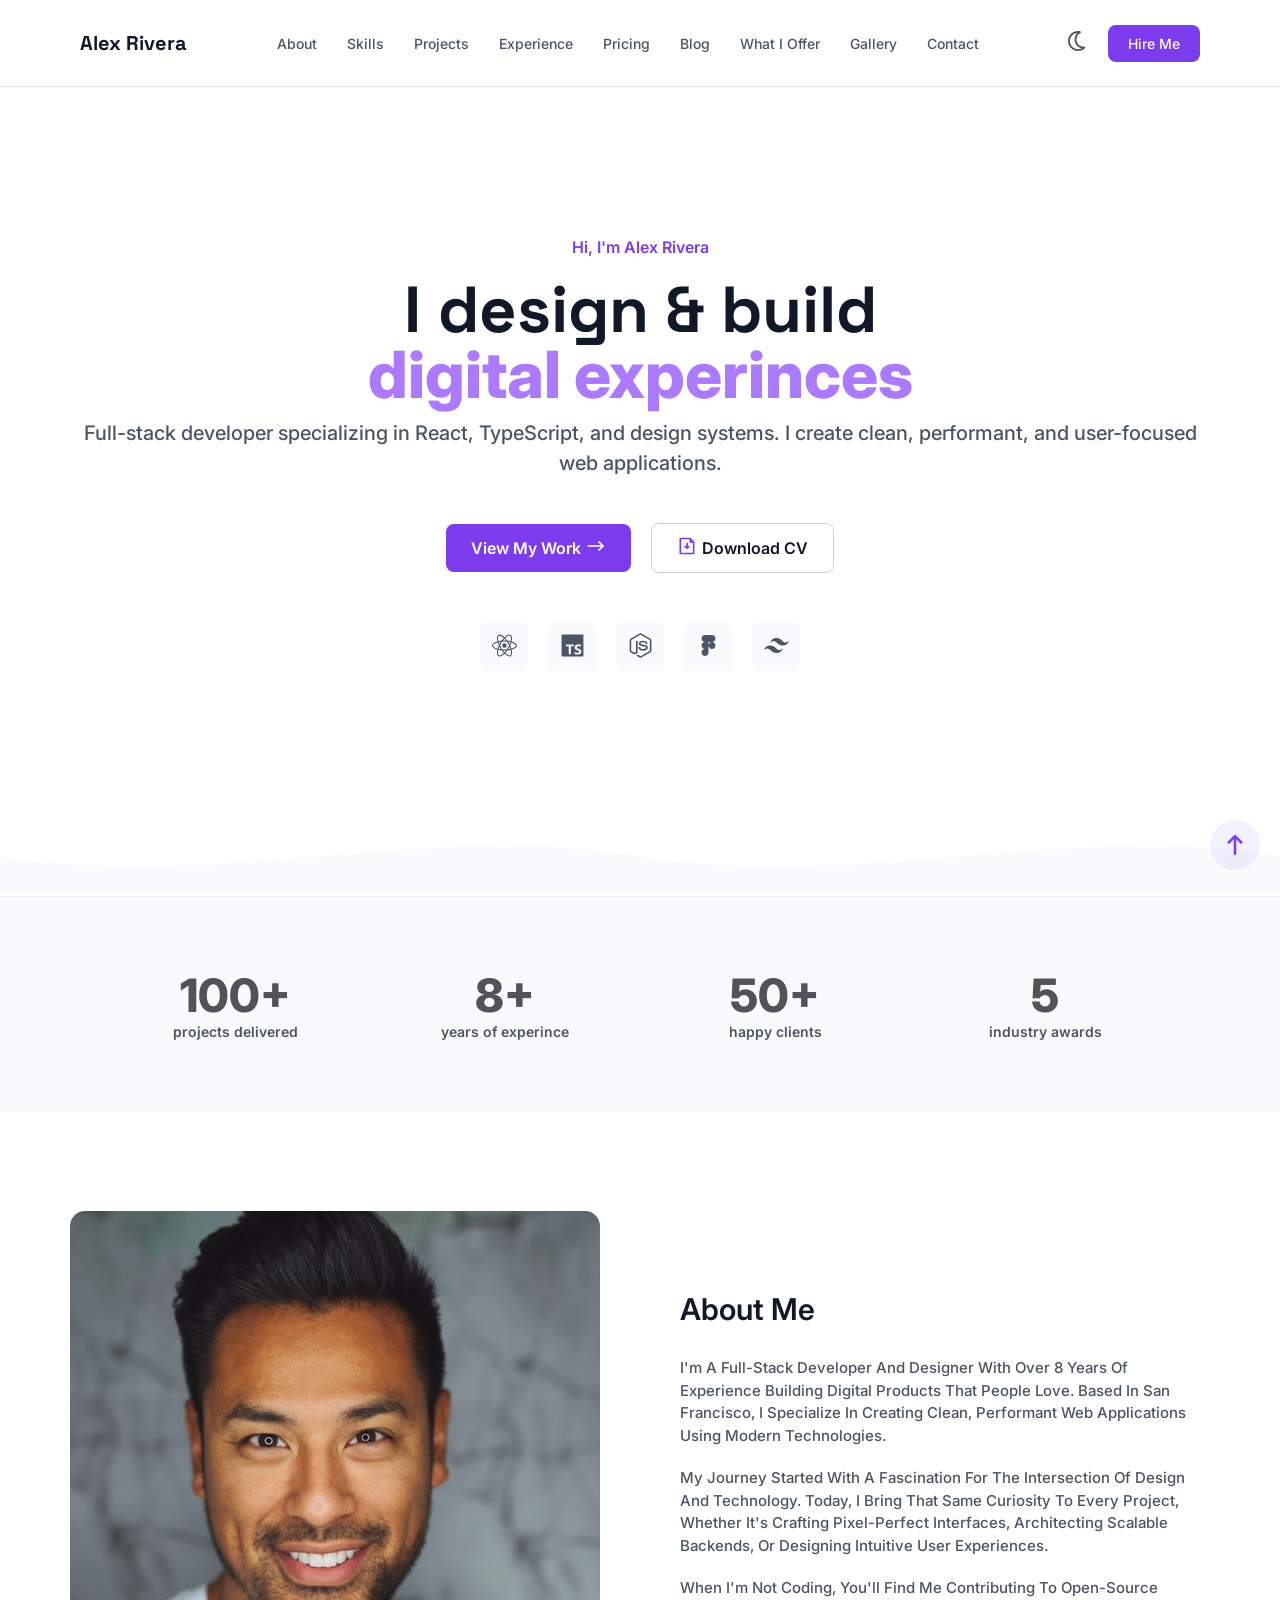
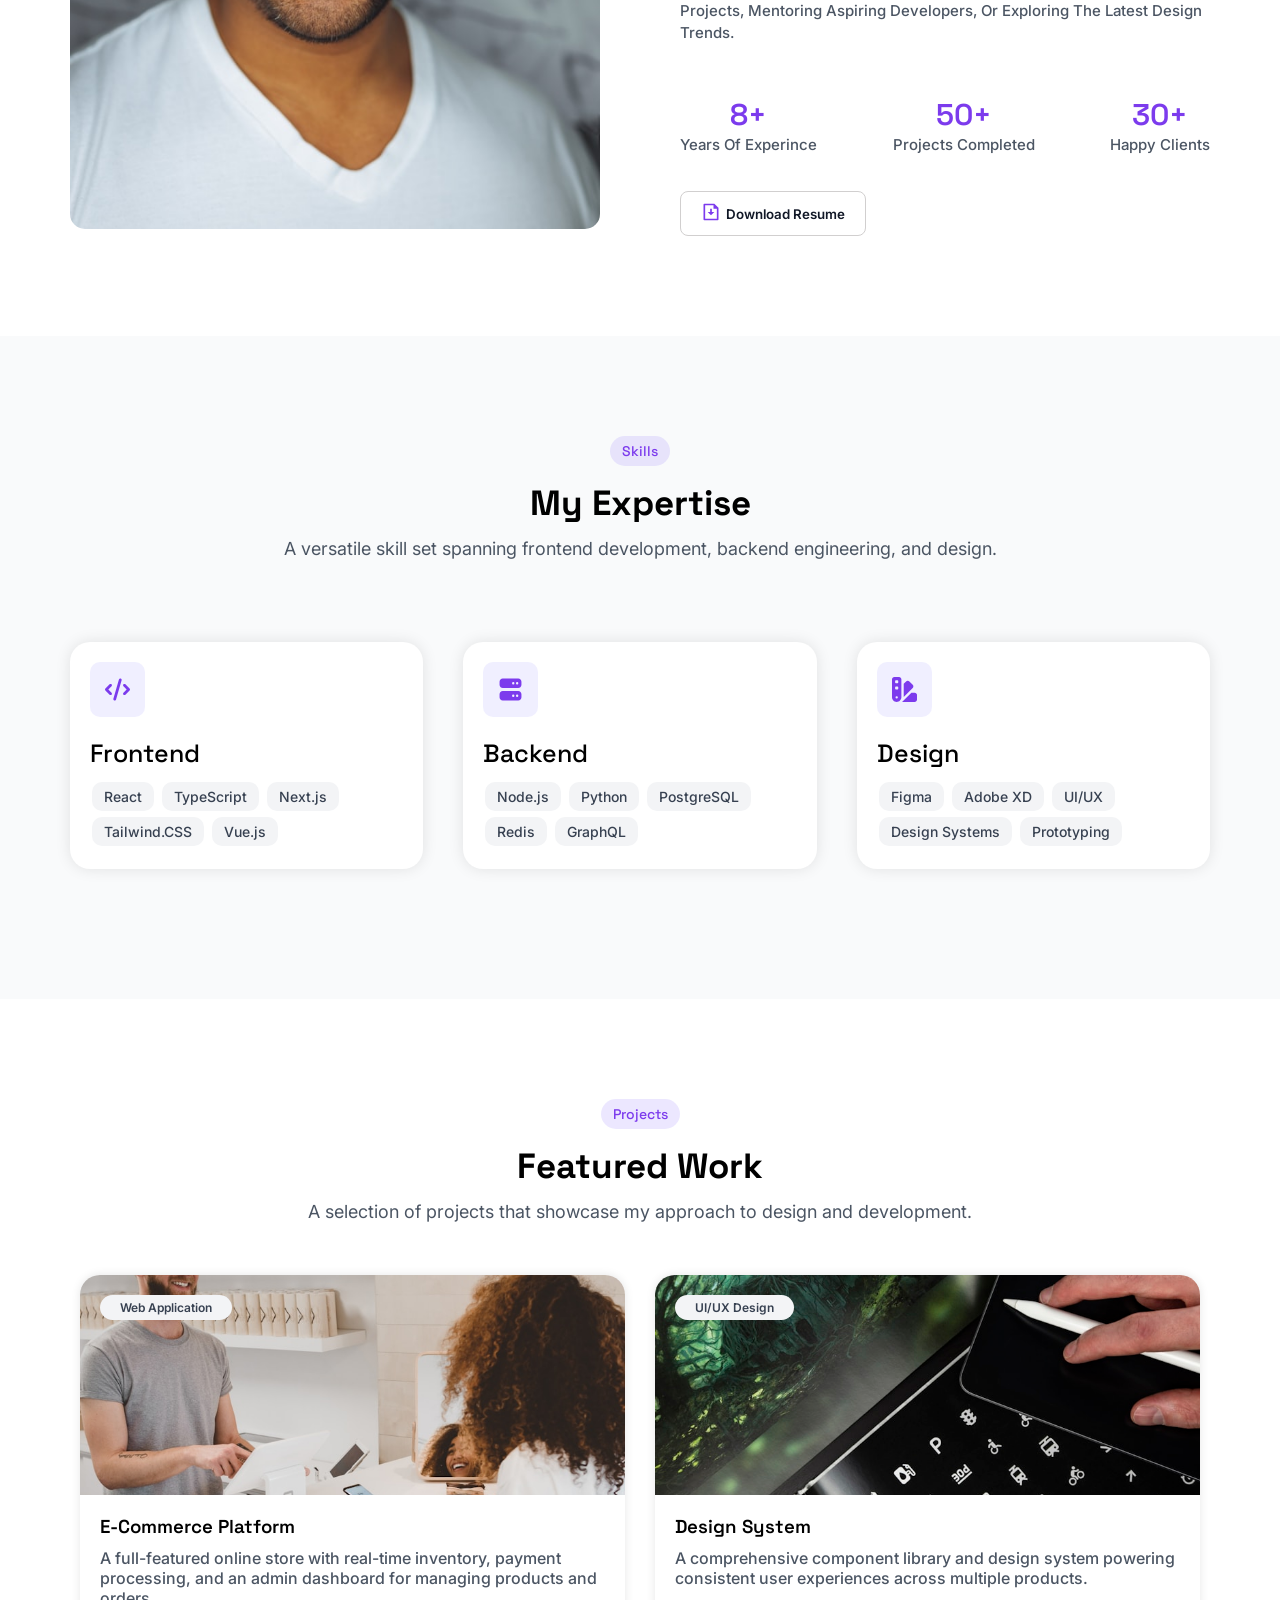
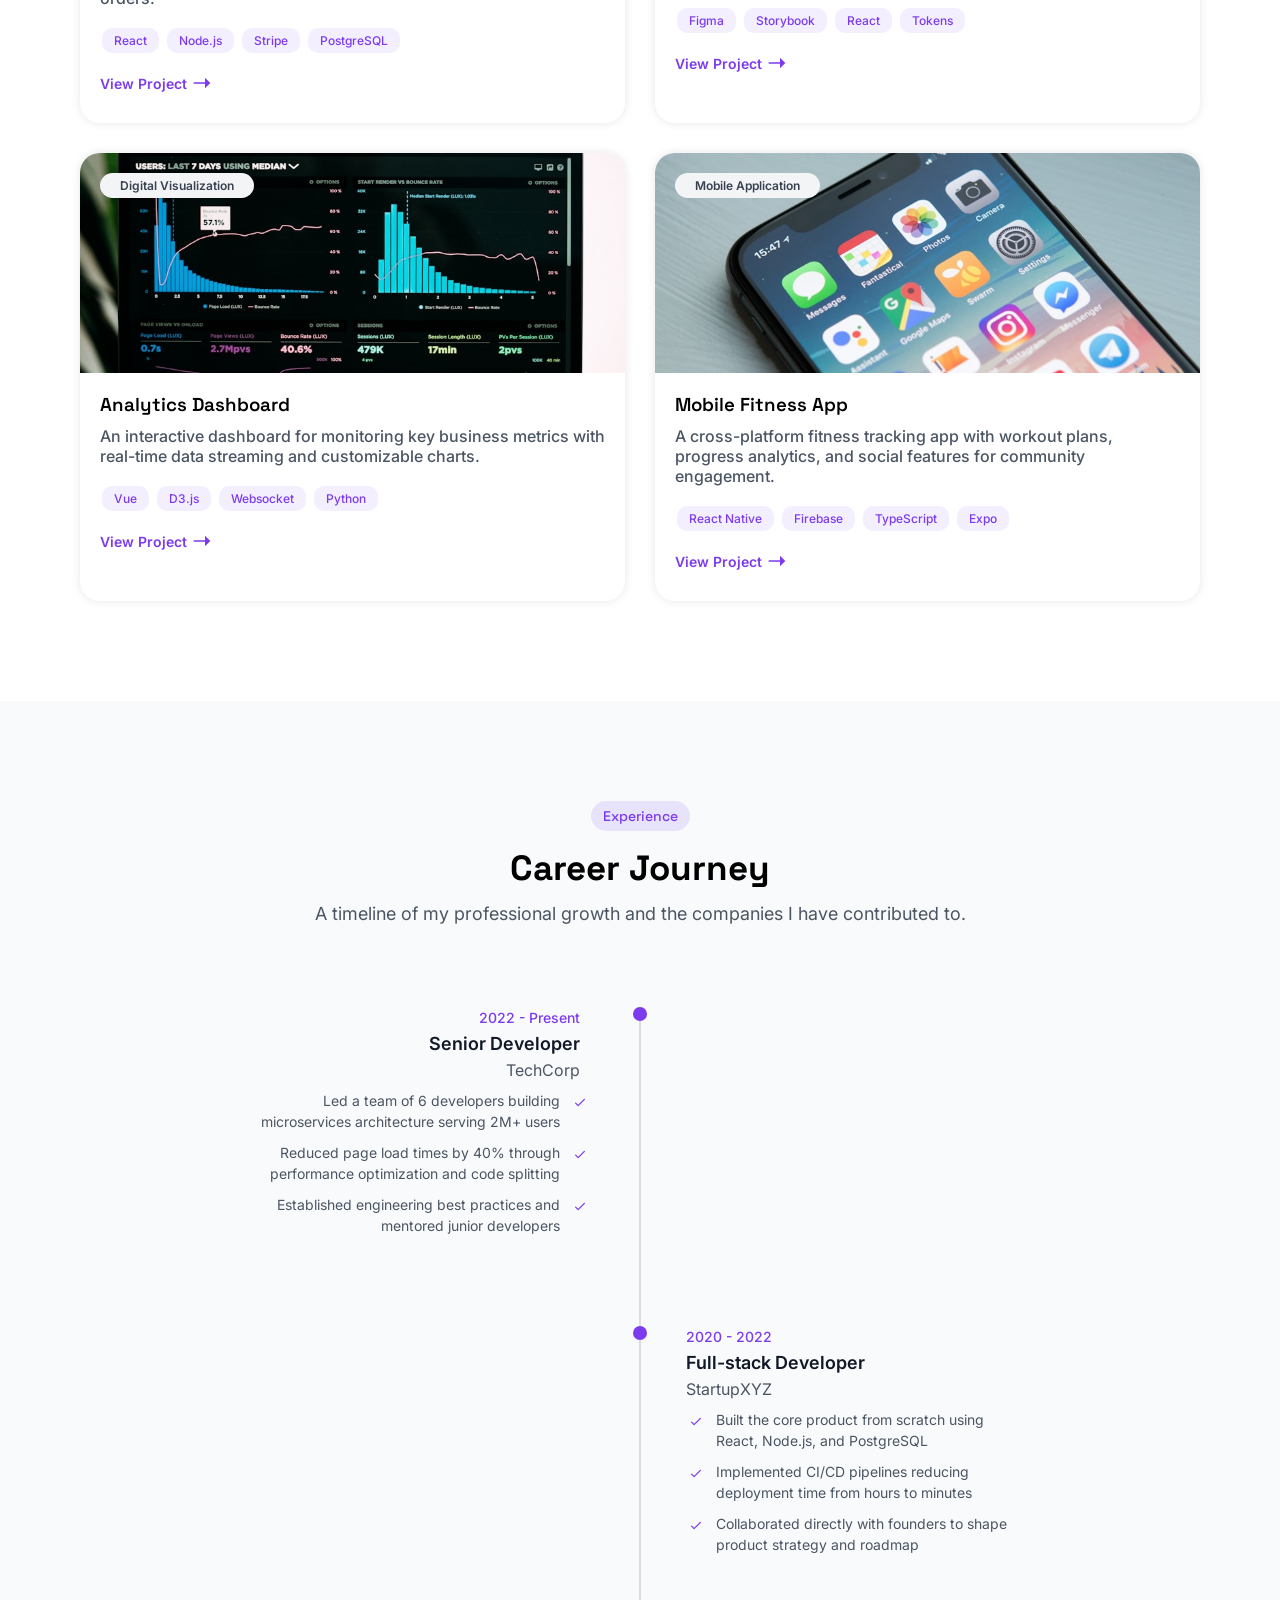
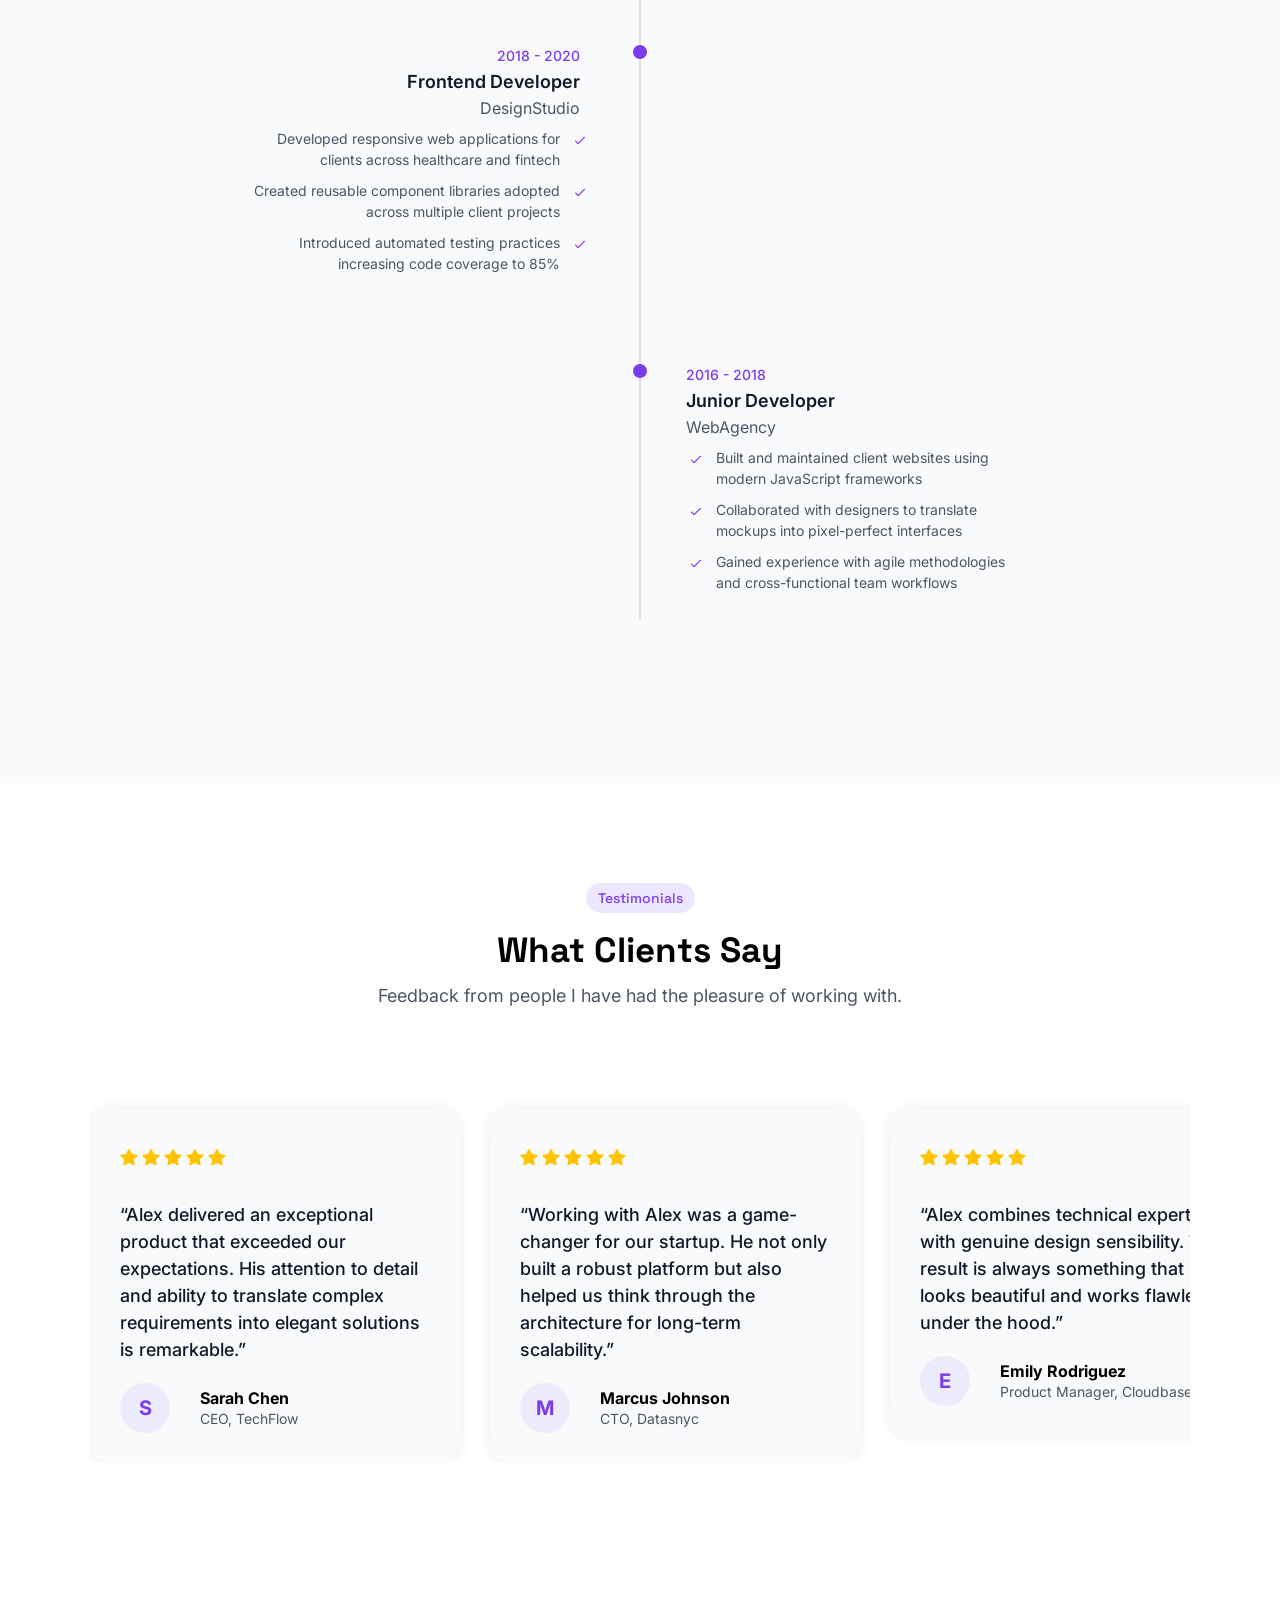
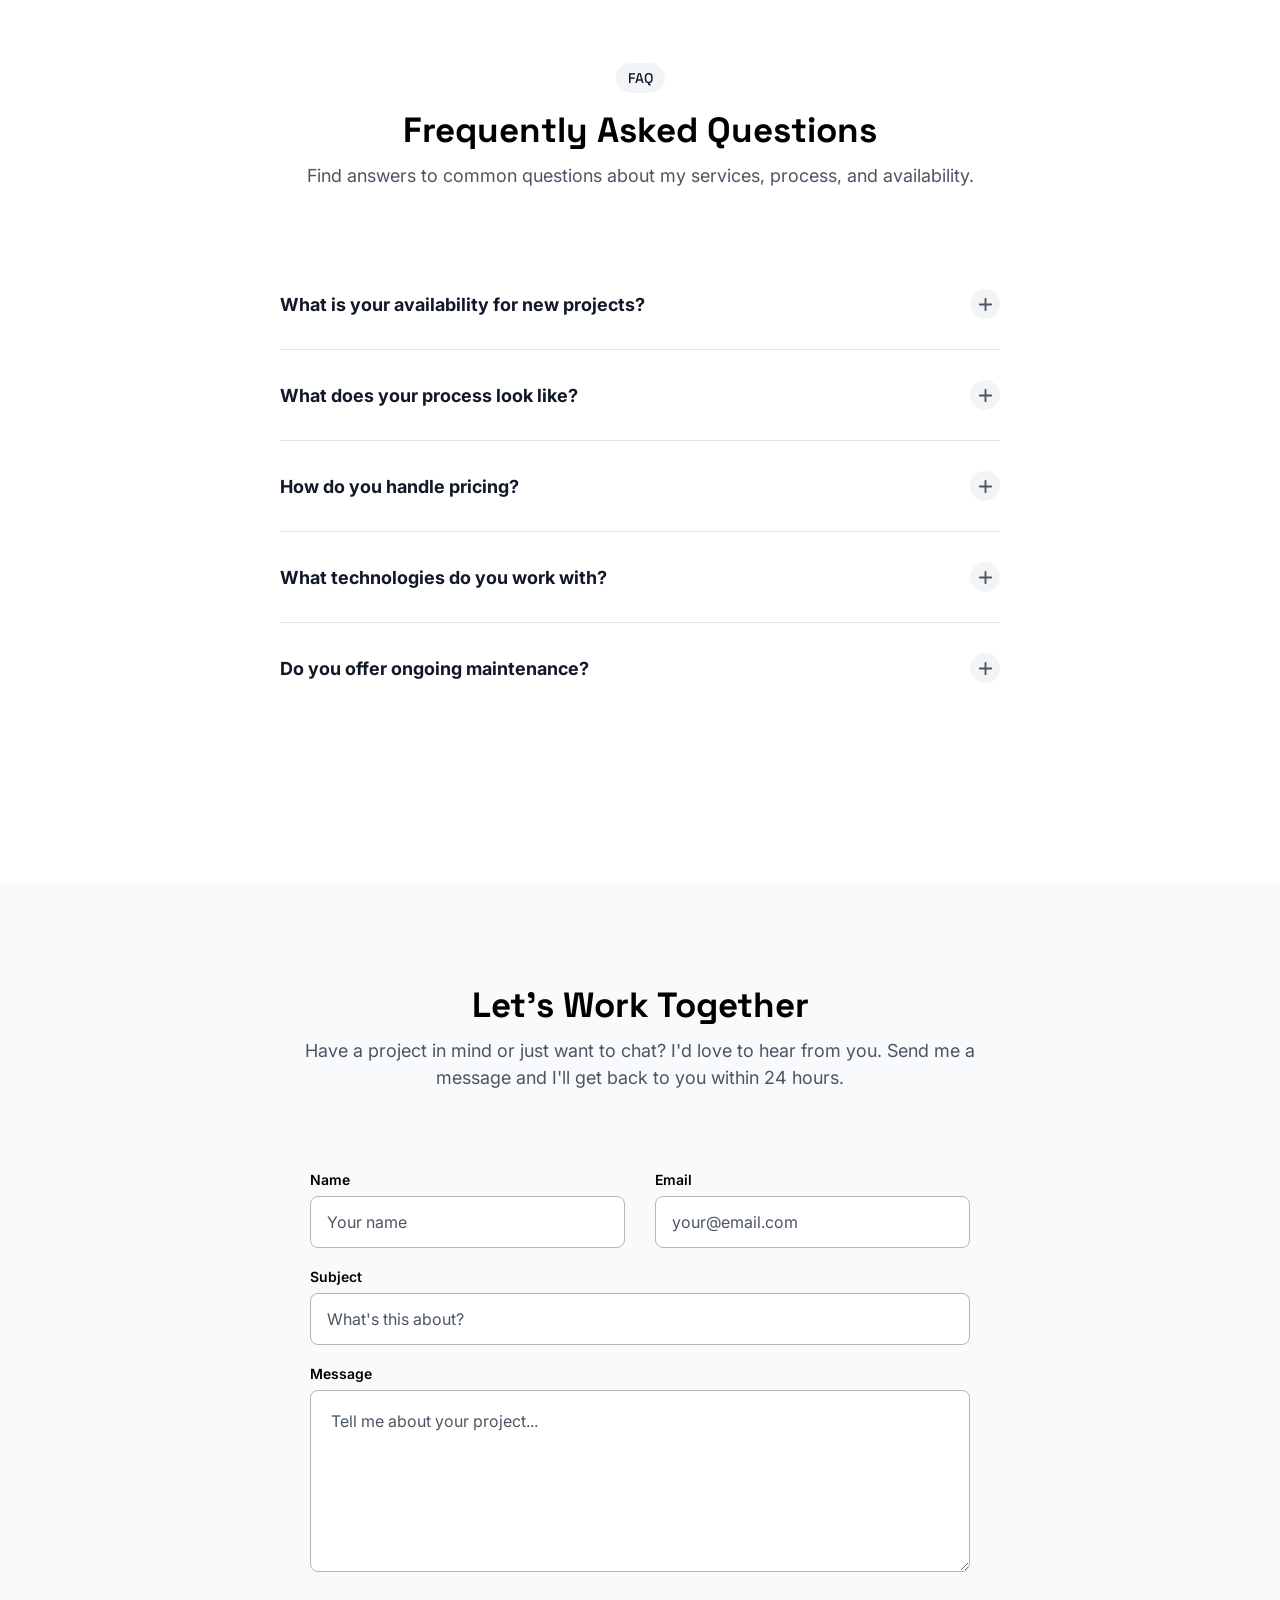
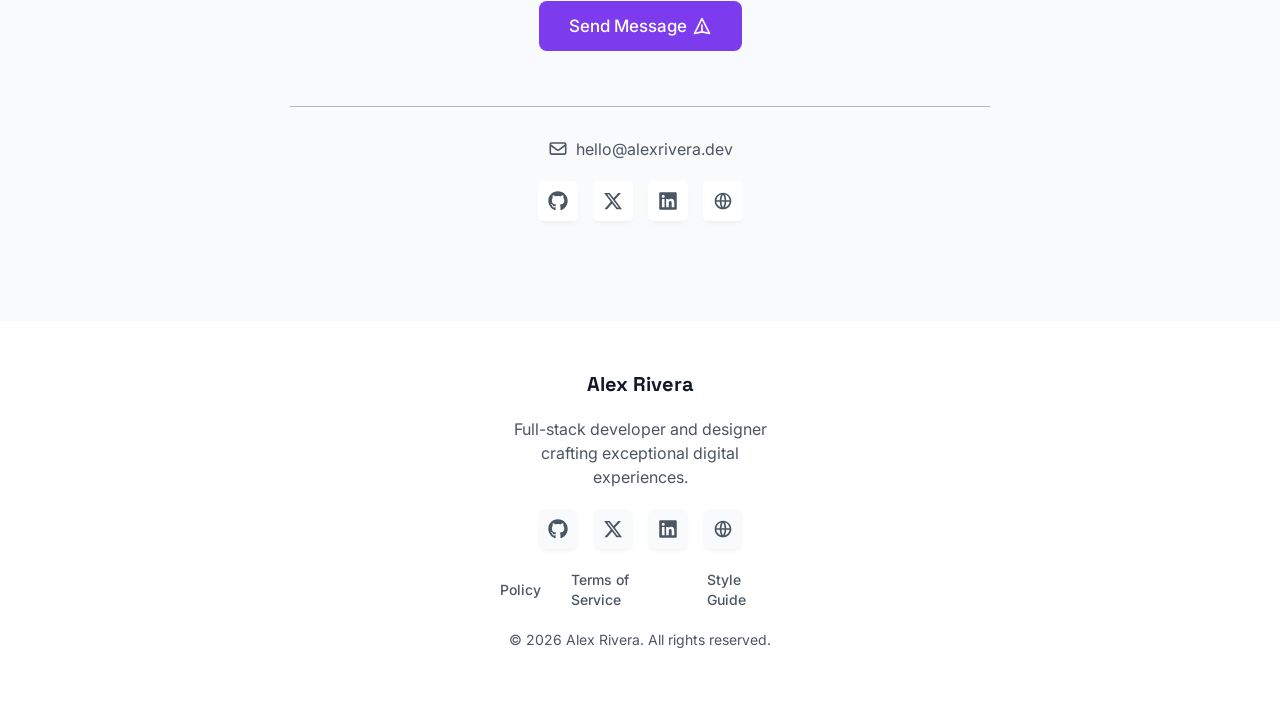
==== index.html @ 0b97845f "Uploading my first website" ====
<!DOCTYPE html>
<html lang="en">

<head>
    <meta charset="UTF-8">
    <meta name="viewport" content="width=device-width, initial-scale=1.0">
    <link rel="preconnect" href="https://fonts.googleapis.com">
    <link rel="preconnect" href="https://fonts.gstatic.com" crossorigin>
    <link
        href="https://fonts.googleapis.com/css2?family=Inter:ital,opsz,wght@0,14..32,100..900;1,14..32,100..900&display=swap"
        rel="stylesheet">

    <link rel="preconnect" href="https://fonts.googleapis.com">
    <link rel="preconnect" href="https://fonts.gstatic.com" crossorigin>
    <link href="https://fonts.googleapis.com/css2?family=Space+Grotesk:wght@300..700&display=swap" rel="stylesheet">
    <!-- layout -->
    <link rel="stylesheet" href="./CSS/layout.css">

    <!-- main -->
    <link rel="stylesheet" href="./CSS/main.css">

    <!-- home -->
    <link rel="stylesheet" href="./CSS/style.css">

    <title>Alex Rivera</title>
</head>

<body>
    <!-- header-section -->
    <div class="header">
        <nav class="navbar">
            <a href="#" class="nav-brand">Alex Rivera</a>

            <ul class="nav-menu">
                <li><a href="about.html">About</a></li>
                <li><a href="#skills">Skills</a></li>
                <li><a href="#projects">Projects</a></li>
                <li><a href="#experience">Experience</a></li>
                <li><a href="pricing.html">Pricing</a></li>
                <li><a href="blog.html">Blog</a></li>
                <li><a href="service.html">What I Offer</a></li>
                <li><a href="gallery.html">Gallery</a></li>
                <li><a href="contact.html">Contact</a></li>
            </ul>

            <div class="theme-col">
                <div class="background-theme">
                    <span><svg fill="currentcolor" xmlns="http://www.w3.org/2000/svg" viewBox="0 0 512 512">
                            <path
                                d="M239.3 48.7c-107.1 8.5-191.3 98.1-191.3 207.3 0 114.9 93.1 208 208 208 33.3 0 64.7-7.8 92.6-21.7-103.4-23.4-180.6-115.8-180.6-226.3 0-65.8 27.4-125.1 71.3-167.3zM0 256c0-141.4 114.6-256 256-256 19.4 0 38.4 2.2 56.7 6.3 9.9 2.2 17.3 10.5 18.5 20.5s-4 19.8-13.1 24.4c-60.6 30.2-102.1 92.7-102.1 164.8 0 101.6 82.4 184 184 184 5 0 9.9-.2 14.8-.6 10.1-.8 19.6 4.8 23.8 14.1s2 20.1-5.3 27.1C387.3 484.8 324.8 512 256 512 114.6 512 0 397.4 0 256z" />
                        </svg></span>
                </div>

                <span><a href="index.html #hire me" class="cta-btn">Hire Me</a></span>

                <!-- navigation-btn -->
                <!-- checkbox -->
                <input type="checkbox" id="nav-toggle" class="nav-toggle">
                <!-- toggle-btn -->
                <label for="nav-toggle" class="nav-toggle-btn">
                    <span></span>
                    <span></span>
                    <span></span>
                </label>
                <!-- end -->
            </div>

        </nav>
    </div>
    <!-- end -->

    <!-- back-to-top -->
    <div class="back-to-top" id="back-to-top">
        <a href="" class="arrow-up"><svg fill="currentcolor" xmlns="http://www.w3.org/2000/svg" viewBox="0 0 384 512">
                <path
                    d="M214.6 9.4c-12.5-12.5-32.8-12.5-45.3 0l-160 160c-12.5 12.5-12.5 32.8 0 45.3s32.8 12.5 45.3 0L160 109.3 160 480c0 17.7 14.3 32 32 32s32-14.3 32-32l0-370.7 105.4 105.4c12.5 12.5 32.8 12.5 45.3 0s12.5-32.8 0-45.3l-160-160z" />
            </svg></a>
    </div>
    <!-- end -->

    <!-- hero-section -->
    <seection class="hero-background" id="home">
        <div class="hero-content">
            <em>Hi, I'm Alex Rivera</em>
            <h1>I design & build <br> <span class="fade-text">digital experinces</span></h1>
            <p>Full-stack developer specializing in React, TypeScript, and design  systems. I create clean,
                performant,
                and user-focused web applications.
            </p>

            <div class="button-col">
                <button>
                    <a href="" class="cta-btn">
                        view my work <span><svg xmlns="http://www.w3.org/2000/svg" viewBox="0 0 24 24"
                                fill="currentColor">
                                <path
                                    d="M1.99974 13.0001L1.9996 11.0002L18.1715 11.0002L14.2218 7.05044L15.636 5.63623L22 12.0002L15.636 18.3642L14.2218 16.9499L18.1716 13.0002L1.99974 13.0001Z">
                                </path>
                            </svg>
                        </span></a>
                </button>

                <button>
                    <a href="" class="btn">
                        <span><svg xmlns="http://www.w3.org/2000/svg" viewBox="0 0 24 24" fill="currentColor">
                                <path
                                    d="M13 12H16L12 16L8 12H11V8H13V12ZM15 4H5V20H19V8H15V4ZM3 2.9918C3 2.44405 3.44749 2 3.9985 2H16L20.9997 7L21 20.9925C21 21.5489 20.5551 22 20.0066 22H3.9934C3.44476 22 3 21.5447 3 21.0082V2.9918Z">
                                </path>
                            </svg>
                        </span>download CV</a>
                </button>
            </div>

            <div class="socials">
                <span><a href="#"><svg fill="currentcolor" xmlns="http://www.w3.org/2000/svg" viewBox="0 0 512 512">
                            <path
                                d="M418.2 177.2c-5.4-1.8-10.8-3.5-16.2-5.1 .9-3.7 1.7-7.4 2.5-11.1 12.3-59.6 4.2-107.5-23.1-123.3-26.3-15.1-69.2 .6-112.6 38.4-4.3 3.7-8.5 7.6-12.5 11.5-2.7-2.6-5.5-5.2-8.3-7.7-45.5-40.4-91.1-57.4-118.4-41.5-26.2 15.2-34 60.3-23 116.7 1.1 5.6 2.3 11.1 3.7 16.7-6.4 1.8-12.7 3.8-18.6 5.9-53.4 18.5-91.7 47.7-91.7 77.9 0 31.2 40.8 62.5 96.3 81.5 4.5 1.5 9 3 13.6 4.3-1.5 6-2.8 11.9-4 18-10.5 55.5-2.3 99.5 23.9 114.6 27 15.6 72.4-.4 116.6-39.1 3.5-3.1 7-6.3 10.5-9.7 4.4 4.3 9 8.4 13.6 12.4 42.8 36.8 85.1 51.7 111.2 36.6 27-15.6 35.8-62.9 24.4-120.5-.9-4.4-1.9-8.9-3-13.5 3.2-.9 6.3-1.9 9.4-2.9 57.7-19.1 99.5-50 99.5-81.7 0-30.3-39.4-59.7-93.8-78.4zM282.9 92.3c37.2-32.4 71.9-45.1 87.7-36 16.9 9.7 23.4 48.9 12.8 100.4-.7 3.4-1.4 6.7-2.3 10-22.2-5-44.7-8.6-67.3-10.6-13-18.6-27.2-36.4-42.6-53.1 3.9-3.7 7.7-7.2 11.7-10.7zM167.2 307.5c5.1 8.7 10.3 17.4 15.8 25.9-15.6-1.7-31.1-4.2-46.4-7.5 4.4-14.4 9.9-29.3 16.3-44.5 4.6 8.8 9.3 17.5 14.3 26.1zM136.9 187.2c14.4-3.2 29.7-5.8 45.6-7.8-5.3 8.3-10.5 16.8-15.4 25.4-4.9 8.5-9.7 17.2-14.2 26-6.3-14.9-11.6-29.5-16-43.6zm27.4 68.9c6.6-13.8 13.8-27.3 21.4-40.6s15.8-26.2 24.4-38.9c15-1.1 30.3-1.7 45.9-1.7s31 .6 45.9 1.7c8.5 12.6 16.6 25.5 24.3 38.7s14.9 26.7 21.7 40.4c-6.7 13.8-13.9 27.4-21.6 40.8-7.6 13.3-15.7 26.2-24.2 39-14.9 1.1-30.4 1.6-46.1 1.6s-30.9-.5-45.6-1.4c-8.7-12.7-16.9-25.7-24.6-39s-14.8-26.8-21.5-40.6zm180.6 51.2c5.1-8.8 9.9-17.7 14.6-26.7 6.4 14.5 12 29.2 16.9 44.3-15.5 3.5-31.2 6.2-47 8 5.4-8.4 10.5-17 15.5-25.6zm14.4-76.5c-4.7-8.8-9.5-17.6-14.5-26.2-4.9-8.5-10-16.9-15.3-25.2 16.1 2 31.5 4.7 45.9 8-4.6 14.8-10 29.2-16.1 43.4zM256.2 118.3c10.5 11.4 20.4 23.4 29.6 35.8-19.8-.9-39.7-.9-59.5 0 9.8-12.9 19.9-24.9 29.9-35.8zM140.2 57c16.8-9.8 54.1 4.2 93.4 39 2.5 2.2 5 4.6 7.6 7-15.5 16.7-29.8 34.5-42.9 53.1-22.6 2-45 5.5-67.2 10.4-1.3-5.1-2.4-10.3-3.5-15.5-9.4-48.4-3.2-84.9 12.6-94zM115.7 320.6c-4.2-1.2-8.3-2.5-12.4-3.9-21.3-6.7-45.5-17.3-63-31.2-10.1-7-16.9-17.8-18.8-29.9 0-18.3 31.6-41.7 77.2-57.6 5.7-2 11.5-3.8 17.3-5.5 6.8 21.7 15 43 24.5 63.6-9.6 20.9-17.9 42.5-24.8 64.5zm116.6 98c-16.5 15.1-35.6 27.1-56.4 35.3-11.1 5.3-23.9 5.8-35.3 1.3-15.9-9.2-22.5-44.5-13.5-92 1.1-5.6 2.3-11.2 3.7-16.7 22.4 4.8 45 8.1 67.9 9.8 13.2 18.7 27.7 36.6 43.2 53.4-3.2 3.1-6.4 6.1-9.6 8.9zm24.5-24.3c-10.2-11-20.4-23.2-30.3-36.3 9.6 .4 19.5 .6 29.5 .6 10.3 0 20.4-.2 30.4-.7-9.2 12.7-19.1 24.8-29.6 36.4zm130.7 30c-.9 12.2-6.9 23.6-16.5 31.3-15.9 9.2-49.8-2.8-86.4-34.2-4.2-3.6-8.4-7.5-12.7-11.5 15.3-16.9 29.4-34.8 42.2-53.6 22.9-1.9 45.7-5.4 68.2-10.5 1 4.1 1.9 8.2 2.7 12.2 4.9 21.6 5.7 44.1 2.5 66.3zm18.2-107.5c-2.8 .9-5.6 1.8-8.5 2.6-7-21.8-15.6-43.1-25.5-63.8 9.6-20.4 17.7-41.4 24.5-62.9 5.2 1.5 10.2 3.1 15 4.7 46.6 16 79.3 39.8 79.3 58 0 19.6-34.9 44.9-84.8 61.4zM256 301.8a45.8 45.8 0 1 0 0-91.6 45.8 45.8 0 1 0 0 91.6z" />
                        </svg></a></span>

                <span><a href="#"><svg fill="currentcolor" xmlns="http://www.w3.org/2000/svg" viewBox="0 0 448 512">
                            <path
                                d="M16.8 32l414.4 0c9.3 0 16.8 7.5 16.8 16.8l0 414.4c0 9.3-7.5 16.8-16.8 16.8L16.8 480C7.5 480 0 472.5 0 463.2L0 48.8C0 39.5 7.5 32 16.8 32zM249 270.3l0-36.7-159.4 0 0 36.7 56.9 0 0 163.6 45.3 0 0-163.6 57.2 0zm18.1 159.3c7.3 3.7 15.9 6.5 25.9 8.4s20.5 2.8 31.5 2.8c10.8 0 21-1 30.7-3.1s18.2-5.4 25.5-10.1 13.1-10.9 17.4-18.4 6.4-17 6.4-28.2c0-8.1-1.2-15.2-3.7-21.3s-5.9-11.5-10.5-16.3-10.1-9-16.5-12.8-13.7-7.3-21.7-10.7c-5.9-2.4-11.2-4.8-15.9-7.1s-8.7-4.6-11.9-7-5.8-4.9-7.6-7.5-2.7-5.7-2.7-9c0-3.1 .8-5.8 2.4-8.3s3.8-4.6 6.7-6.4 6.5-3.1 10.7-4.1 8.9-1.5 14.1-1.5c3.7 0 7.7 .3 11.9 .8s8.4 1.4 12.6 2.6 8.3 2.6 12.3 4.4 7.7 3.8 11 6.1l0-41.8c-6.8-2.6-14.3-4.5-22.4-5.8s-17.4-1.9-27.9-1.9c-10.7 0-20.8 1.1-30.4 3.4s-18 5.8-25.2 10.7-13 11-17.2 18.5-6.3 16.5-6.3 26.9c0 13.3 3.9 24.7 11.6 34.1s19.5 17.4 35.2 23.9c6.2 2.5 11.9 5 17.3 7.4s10 4.9 13.8 7.5 7 5.4 9.2 8.5 3.4 6.6 3.4 10.5c0 2.9-.7 5.6-2.1 8s-3.5 4.6-6.4 6.4-6.4 3.2-10.7 4.3-9.3 1.5-15 1.5c-9.7 0-19.4-1.7-28.9-5.1s-18.4-8.5-26.6-15.3l0 44.7z" />
                        </svg></a></span>

                <span><a href="#"><svg fill="currentcolor" xmlns="http://www.w3.org/2000/svg" viewBox="0 0 448 512">
                            <path
                                d="M224.5 508c-6.7 0-13.5-1.8-19.4-5.2l-61.7-36.5c-9.2-5.2-4.7-7-1.7-8 12.3-4.3 14.8-5.2 27.9-12.7 1.4-.8 3.2-.5 4.6 .4l47.4 28.1c1.7 1 4.1 1 5.7 0L412 367.5c1.7-1 2.8-3 2.8-5l0-213.2c0-2.1-1.1-4-2.9-5.1L227.3 37.7c-1.7-1-4-1-5.7 0L37.1 144.3c-1.8 1-2.9 3-2.9 5.1l0 213.1c0 2 1.1 4 2.9 4.9l50.6 29.2c27.5 13.7 44.3-2.4 44.3-18.7l0-210.4c0-3 2.4-5.3 5.4-5.3l23.4 0c2.9 0 5.4 2.3 5.4 5.3l0 210.5c0 36.6-20 57.6-54.7 57.6-10.7 0-19.1 0-42.5-11.6L20.6 396.1c-12-6.9-19.4-19.8-19.4-33.7l0-213.1c0-13.8 7.4-26.8 19.4-33.7L205.1 9c11.7-6.6 27.2-6.6 38.8 0L428.6 115.7c12 6.9 19.4 19.8 19.4 33.7l0 213.1c0 13.8-7.4 26.7-19.4 33.7L243.9 502.8c-5.9 3.4-12.6 5.2-19.4 5.2zM373.6 297.9c0-39.9-27-50.5-83.7-58-57.4-7.6-63.2-11.5-63.2-24.9 0-11.1 4.9-25.9 47.4-25.9 37.9 0 51.9 8.2 57.7 33.8 .5 2.4 2.7 4.2 5.2 4.2l24 0c1.5 0 2.9-.6 3.9-1.7s1.5-2.6 1.4-4.1c-3.7-44.1-33-64.6-92.2-64.6-52.7 0-84.1 22.2-84.1 59.5 0 40.4 31.3 51.6 81.8 56.6 60.5 5.9 65.2 14.8 65.2 26.7 0 20.6-16.6 29.4-55.5 29.4-48.9 0-59.6-12.3-63.2-36.6-.4-2.6-2.6-4.5-5.3-4.5l-23.9 0c-3 0-5.3 2.4-5.3 5.3 0 31.1 16.9 68.2 97.8 68.2 58.4-.1 92-23.2 92-63.4z" />
                        </svg></a></span>

                <span><a href="#"><svg fill="currentcolor" xmlns="http://www.w3.org/2000/svg" viewBox="0 0 24 24"
                            fill="currentColor">
                            <path
                                d="M5.33317 5.33333C5.33317 3.49238 6.82556 2 8.6665 2H11.9997H11.9998H15.333C17.174 2 18.6663 3.49238 18.6663 5.33333C18.6663 7.17428 17.174 8.66667 15.333 8.66667H11.9998H11.9997L11.9997 12L11.9997 15.3333V18.6667C11.9997 20.5076 10.5073 22 8.66634 22C6.82539 22 5.33301 20.5076 5.33301 18.6667C5.33301 16.8257 6.82539 15.3333 8.66634 15.3333C6.82539 15.3333 5.33301 13.841 5.33301 12C5.33301 10.1591 6.82539 8.66667 8.66634 8.66667H8.6665C6.82555 8.66667 5.33317 7.17428 5.33317 5.33333ZM11.9997 12C11.9997 13.841 13.4921 15.3333 15.333 15.3333C17.174 15.3333 18.6663 13.841 18.6663 12C18.6663 10.1591 17.174 8.66667 15.333 8.66667C13.4921 8.66667 11.9997 10.1591 11.9997 12Z">
                            </path>
                        </svg></a></span>

                <span><a href="#"><svg fill="currentcolor" xmlns="http://www.w3.org/2000/svg" viewBox="0 0 640 512">
                            <path
                                d="M320 64c-85.3 0-138.7 42.7-160 128 32-42.7 69.3-58.7 112-48 24.3 6.1 41.7 23.8 61 43.3 31.4 31.8 67.7 68.7 147 68.7 85.3 0 138.7-42.7 160-128-32 42.7-69.3 58.7-112 48-24.3-6.1-41.7-23.8-61-43.3-31.4-31.8-67.7-68.7-147-68.7zM160 256c-85.3 0-138.7 42.7-160 128 32-42.7 69.3-58.7 112-48 24.3 6.1 41.7 23.8 61 43.3 31.4 31.8 67.7 68.7 147 68.7 85.3 0 138.7-42.7 160-128-32 42.7-69.3 58.7-112 48-24.3-6.1-41.7-23.8-61-43.3-31.4-31.8-67.7-68.7-147-68.7z" />
                        </svg></a></span>
            </div>
        </div>
    </seection>
    <!-- end -->

    <!-- stats-section -->
    <section class="stats-section">

        <div class="path">
            <span><svg viewBox="0 0 1440 80" fill="none" xmlns="http://www.w3.org/2000/svg" class="w-full"
                    preserveAspectRatio="none">
                    <path d="M0 40C240 80 480 0 720 40C960 80 1200 0 1440 40V80H0V40Z" fill="currentColor"></path>
                </svg></span>
        </div>
        <div class="stats-row">
            <div class="stats-count">
                <h2>100+</h2>
                <p>projects delivered</p>
            </div>
            <div class="stats-count">
                <h2>8+</h2>
                <p>years of experince</p>
            </div>
            <div class="stats-count">
                <h2>50+</h2>
                <p>happy clients</p>
            </div>
            <div class="stats-count">
                <h2>5</h2>
                <p>industry awards</p>
            </div>
        </div>
    </section>
    <!-- end -->
     
    <!-- about-section -->
    <section class="about-section">
        <div class="about-row">
            <div class="about-col">
                <div class="avatar">
                    <img src="./images/photo-1507003211169-0a1dd7228f2d.jpg" alt="">
                </div>
            </div>
            <div class="about-col">
                <h2>about me</h2>

                <p>I'm a full-stack developer and designer with over 8 years of experience building digital products
                    that people love.
                    Based in San Francisco, I specialize in creating clean, performant web applications using modern
                    technologies.</p>

                <p>My journey started with a fascination for the intersection of design and technology. Today, I bring
                    that same curiosity
                    to every project, whether it's crafting pixel-perfect interfaces, architecting scalable backends, or
                    designing intuitive
                    user experiences.</p>

                <p>When I'm not coding, you'll find me contributing to open-source projects, mentoring aspiring
                    developers, or exploring
                    the latest design trends.</p>

                <div class="about-stats-row">
                    <span class="stats-count">
                        <h2>8+</h2>
                        <p>years of experince</p>
                    </span>
                    <span class="stats-count">
                        <h2>50+</h2>
                        <p>projects completed</p>
                    </span>
                    <span class="stats-count">
                        <h2>30+</h2>
                        <p>happy clients</p>
                    </span>
                </div>

                <button><a href="" class="btn"> <span><svg xmlns="http://www.w3.org/2000/svg" viewBox="0 0 24 24"
                                fill="currentColor">
                                <path
                                    d="M13 12H16L12 16L8 12H11V8H13V12ZM15 4H5V20H19V8H15V4ZM3 2.9918C3 2.44405 3.44749 2 3.9985 2H16L20.9997 7L21 20.9925C21 21.5489 20.5551 22 20.0066 22H3.9934C3.44476 22 3 21.5447 3 21.0082V2.9918Z">
                                </path>
                            </svg></span>download resume</a></button>
            </div>
        </div>
    </section>
    <!-- end -->

    <!-- expertise-section -->
    <section class="expertise-section" id="skills">
        <div class="heading">
            <em>Skills</em>
            <h2>My Expertise</h2>
            <p>A versatile skill set spanning frontend development, backend engineering, and design.</p>
        </div>

        <div class="expertise-row">
            <div class="expertise-card">
                <span><a href="#" class="expertise-icon"><svg fill="currentcolor" xmlns="http://www.w3.org/2000/svg"
                            viewBox="0 0 576 512">
                            <path
                                d="M360.8 1.2c-17-4.9-34.7 5-39.6 22l-128 448c-4.9 17 5 34.7 22 39.6s34.7-5 39.6-22l128-448c4.9-17-5-34.7-22-39.6zm64.6 136.1c-12.5 12.5-12.5 32.8 0 45.3l73.4 73.4-73.4 73.4c-12.5 12.5-12.5 32.8 0 45.3s32.8 12.5 45.3 0l96-96c12.5-12.5 12.5-32.8 0-45.3l-96-96c-12.5-12.5-32.8-12.5-45.3 0zm-274.7 0c-12.5-12.5-32.8-12.5-45.3 0l-96 96c-12.5 12.5-12.5 32.8 0 45.3l96 96c12.5 12.5 32.8 12.5 45.3 0s12.5-32.8 0-45.3L77.3 256 150.6 182.6c12.5-12.5 12.5-32.8 0-45.3z" />
                        </svg></a></span>

                <h2>frontend</h2>

                <div class="courses">
                    <span>React</span>
                    <span>TypeScript</span>
                    <span>Next.js</span>
                    <span>Tailwind.CSS</span>
                    <span>Vue.js</span>
                </div>
            </div>

            <div class="expertise-card">
                <span><a href="#" class="expertise-icon"><svg fill="currentcolor" xmlns="http://www.w3.org/2000/svg"
                            viewBox="0 0 448 512">
                            <path
                                d="M64 32C28.7 32 0 60.7 0 96l0 64c0 35.3 28.7 64 64 64l320 0c35.3 0 64-28.7 64-64l0-64c0-35.3-28.7-64-64-64L64 32zm216 72a24 24 0 1 1 0 48 24 24 0 1 1 0-48zm56 24a24 24 0 1 1 48 0 24 24 0 1 1 -48 0zM64 288c-35.3 0-64 28.7-64 64l0 64c0 35.3 28.7 64 64 64l320 0c35.3 0 64-28.7 64-64l0-64c0-35.3-28.7-64-64-64L64 288zm216 72a24 24 0 1 1 0 48 24 24 0 1 1 0-48zm56 24a24 24 0 1 1 48 0 24 24 0 1 1 -48 0z" />
                        </svg></a></span>

                <h2>backend</h2>

                <div class="courses">
                    <span>Node.js</span>
                    <span>Python</span>
                    <span>PostgreSQL</span>
                    <span>Redis</span>
                    <span>GraphQL</span>
                </div>
            </div>

            <div class="expertise-card">
                <span><a href="#" class="expertise-icon"><svg fill="currentcolor" xmlns="http://www.w3.org/2000/svg"
                            viewBox="0 0 512 512">
                            <path
                                d="M0 48C0 21.5 21.5 0 48 0l96 0c26.5 0 48 21.5 48 48l0 368c0 53-43 96-96 96S0 469 0 416L0 48zM240 409.6l0-271.5 48.1-48.1c18.7-18.7 49.1-18.7 67.9 0l67.9 67.9c18.7 18.7 18.7 49.1 0 67.9L240 409.6zM205.5 512l192-192 66.6 0c26.5 0 48 21.5 48 48l0 96c0 26.5-21.5 48-48 48l-258.5 0zM80 64c-8.8 0-16 7.2-16 16l0 32c0 8.8 7.2 16 16 16l32 0c8.8 0 16-7.2 16-16l0-32c0-8.8-7.2-16-16-16L80 64zM64 208l0 32c0 8.8 7.2 16 16 16l32 0c8.8 0 16-7.2 16-16l0-32c0-8.8-7.2-16-16-16l-32 0c-8.8 0-16 7.2-16 16zM96 440a24 24 0 1 0 0-48 24 24 0 1 0 0 48z" />
                        </svg></a></span>

                <h2>Design</h2>

                <div class="courses">
                    <span>Figma</span>
                    <span>Adobe XD</span>
                    <span>UI/UX</span>
                    <span>Design Systems</span>
                    <span>Prototyping</span>
                </div>
            </div>
        </div>
    </section>
    <!-- end -->

    <!-- projects-section -->
    <section class="projects" id="projects">
        <div class="heading">
            <em>Projects</em>
            <h2>Featured Work</h2>
            <p>A selection of projects that showcase my approach to design and development.</p>
        </div>

        <div class="project-row">
            <div class="project-card">

                <div class="design">Web Application</div>

                <div class="project-img">
                    <img src="./images/project-1.jpg" alt="">
                </div>

                <div class="project-card-detials">
                    <h3>E-commerce Platform</h3>
                    <p>A full-featured online store with real-time inventory, payment processing, and an admin dashboard
                        for managing
                        products and orders.</p>

                    <div class="specialization">
                        <span>React</span>
                        <span>Node.js</span>
                        <span>Stripe</span>
                        <span>PostgreSQL</span>
                    </div>

                    <span><a href="#" class="btn">view project <span><svg xmlns="http://www.w3.org/2000/svg"
                                    viewBox="0 0 24 24" fill="currentColor">
                                    <path
                                        d="M1.99974 12.9999L1.9996 11L15.5858 11V5.58582L22 12L15.5858 18.4142V13L1.99974 12.9999Z">
                                    </path>
                                </svg></span></a></span>
                </div>
            </div>
            <div class="project-card">

                <div class="design">UI/UX Design</div>

                <div class="project-img">
                    <img src="./images/project-2.jpg" alt="">
                </div>

                <div class="project-card-detials">
                    <h3>Design System</h3>
                    <p>A comprehensive component library and design system powering consistent user experiences across
                        multiple products.</p>

                    <div class="specialization">
                        <span>Figma</span>
                        <span>Storybook</span>
                        <span>React</span>
                        <span>Tokens</span>
                    </div>

                    <span><a href="#" class="btn">view project <span><svg xmlns="http://www.w3.org/2000/svg"
                                    viewBox="0 0 24 24" fill="currentColor">
                                    <path
                                        d="M1.99974 12.9999L1.9996 11L15.5858 11V5.58582L22 12L15.5858 18.4142V13L1.99974 12.9999Z">
                                    </path>
                                </svg></span></a></span>
                </div>
            </div>
            <div class="project-card">

                <div class="design">Digital Visualization</div>

                <div class="project-img">
                    <img src="./images/project-3.jpg" alt="">
                </div>

                <div class="project-card-detials">
                    <h3>Analytics Dashboard</h3>
                    <p>An interactive dashboard for monitoring key business metrics with real-time data streaming and
                        customizable charts.</p>

                    <div class="specialization">
                        <span>Vue</span>
                        <span>D3.js</span>
                        <span>Websocket</span>
                        <span>Python</span>
                    </div>

                    <span><a href="#" class="btn">view project <span><svg xmlns="http://www.w3.org/2000/svg"
                                    viewBox="0 0 24 24" fill="currentColor">
                                    <path
                                        d="M1.99974 12.9999L1.9996 11L15.5858 11V5.58582L22 12L15.5858 18.4142V13L1.99974 12.9999Z">
                                    </path>
                                </svg></span></a></span>
                </div>
            </div>
            <div class="project-card">
                <div class="design">Mobile Application</div>
                <div class="project-img">
                    <img src="./images/project-4.jpg" alt="">
                </div>

                <div class="project-card-detials">
                    <h3>Mobile Fitness App</h3>
                    <p>A cross-platform fitness tracking app with workout plans, progress analytics, and social features
                        for community
                        engagement.</p>

                    <div class="specialization">
                        <span>React Native</span>
                        <span>Firebase</span>
                        <span>TypeScript</span>
                        <span>Expo</span>
                    </div>

                    <span><a href="#" class="btn">view project <span><svg xmlns="http://www.w3.org/2000/svg"
                                    viewBox="0 0 24 24" fill="currentColor">
                                    <path
                                        d="M1.99974 12.9999L1.9996 11L15.5858 11V5.58582L22 12L15.5858 18.4142V13L1.99974 12.9999Z">
                                    </path>
                                </svg></span></a></span>
                </div>
            </div>
        </div>
    </section>
    <!-- end -->

    <!-- career-journey -->
    <section class="career-journey" id="experience">
        <div class="heading">
            <em>Experience</em>
            <h2>Career Journey</h2>
            <p>A timeline of my professional growth and the companies I have contributed to.</p>
        </div>

        <div class="career-stage">
            <div class="card left">
                <div class="contents">
                    <em>2022 - Present</em>
                    <h2>Senior Developer</h2>
                    <h3>TechCorp</h3>
                    <ul>
                        <li>
                            <svg class="mt-1 h-4 w-4 flex-shrink-0 text-accent-500" fill="none" viewBox="0 0 24 24"
                                stroke="currentColor">
                                <path stroke-linecap="round" stroke-linejoin="round" stroke-width="2"
                                    d="M5 13l4 4L19 7"></path>
                            </svg>

                            <span>Led a team of 6 developers building microservices architecture serving 2M+
                                users</span>
                        </li>

                        <li>
                            <svg class="mt-1 h-4 w-4 flex-shrink-0 text-accent-500" fill="none" viewBox="0 0 24 24"
                                stroke="currentColor">
                                <path stroke-linecap="round" stroke-linejoin="round" stroke-width="2"
                                    d="M5 13l4 4L19 7"></path>
                            </svg>
                            <span>Reduced page load times by 40% through performance optimization and code
                                splitting</span>
                        </li>

                        <li>
                            <svg class="mt-1 h-4 w-4 flex-shrink-0 text-accent-500" fill="none" viewBox="0 0 24 24"
                                stroke="currentColor">
                                <path stroke-linecap="round" stroke-linejoin="round" stroke-width="2"
                                    d="M5 13l4 4L19 7"></path>
                            </svg>

                            <span>Established engineering best practices and mentored junior developers</span>

                        </li>
                    </ul>
                </div>
            </div>

            <div class="card right">
                <div class="contents right">
                    <em>2020 - 2022</em>
                    <h2>Full-stack Developer</h2>
                    <h3>StartupXYZ</h3>

                    <ul>
                        <li>
                            <svg class="mt-1 h-4 w-4 flex-shrink-0 text-accent-500" fill="none" viewBox="0 0 24 24"
                                stroke="currentColor">
                                <path stroke-linecap="round" stroke-linejoin="round" stroke-width="2"
                                    d="M5 13l4 4L19 7"></path>
                            </svg>

                            <span>Built the core product from scratch using React, Node.js, and PostgreSQL</span>
                        </li>

                        <li>
                            <svg class="mt-1 h-4 w-4 flex-shrink-0 text-accent-500" fill="none" viewBox="0 0 24 24"
                                stroke="currentColor">
                                <path stroke-linecap="round" stroke-linejoin="round" stroke-width="2"
                                    d="M5 13l4 4L19 7"></path>
                            </svg>

                            <span>Implemented CI/CD pipelines reducing deployment time from hours to minutes</span>
                        </li>

                        <li>
                            <svg class="mt-1 h-4 w-4 flex-shrink-0 text-accent-500" fill="none" viewBox="0 0 24 24"
                                stroke="currentColor">
                                <path stroke-linecap="round" stroke-linejoin="round" stroke-width="2"
                                    d="M5 13l4 4L19 7"></path>
                            </svg>

                            <span>Collaborated directly with founders to shape product strategy and roadmap</span>
                        </li>
                    </ul>
                </div>
            </div>

            <div class="card left">
                <div class="contents">
                    <em>2018 - 2020</em>
                    <h2>Frontend Developer</h2>
                    <h3>DesignStudio</h3>
                    <ul>
                        <li>
                            <svg class="mt-1 h-4 w-4 flex-shrink-0 text-accent-500" fill="none" viewBox="0 0 24 24"
                                stroke="currentColor">
                                <path stroke-linecap="round" stroke-linejoin="round" stroke-width="2"
                                    d="M5 13l4 4L19 7"></path>
                            </svg>

                            <span>Developed responsive web applications for clients across healthcare and fintech</span>
                        </li>

                        <li>
                            <svg class="mt-1 h-4 w-4 flex-shrink-0 text-accent-500" fill="none" viewBox="0 0 24 24"
                                stroke="currentColor">
                                <path stroke-linecap="round" stroke-linejoin="round" stroke-width="2"
                                    d="M5 13l4 4L19 7"></path>
                            </svg>

                            <span>Created reusable component libraries adopted across multiple client projects</span>
                        </li>

                        <li>
                            <svg class="mt-1 h-4 w-4 flex-shrink-0 text-accent-500" fill="none" viewBox="0 0 24 24"
                                stroke="currentColor">
                                <path stroke-linecap="round" stroke-linejoin="round" stroke-width="2"
                                    d="M5 13l4 4L19 7"></path>
                            </svg>

                            <span>Introduced automated testing practices increasing code coverage to 85%</span>
                        </li>
                    </ul>
                </div>
            </div>

            <div class="card right">
                <div class="contents right">
                    <em>2016 - 2018</em>
                    <h2>Junior Developer</h2>
                    <h3>WebAgency</h3>

                    <ul>
                        <li>
                            <svg class="mt-1 h-4 w-4 flex-shrink-0 text-accent-500" fill="none" viewBox="0 0 24 24"
                                stroke="currentColor">
                                <path stroke-linecap="round" stroke-linejoin="round" stroke-width="2"
                                    d="M5 13l4 4L19 7"></path>
                            </svg>

                            <span>Built and maintained client websites using modern JavaScript frameworks</span>
                        </li>

                        <li>
                            <svg class="mt-1 h-4 w-4 flex-shrink-0 text-accent-500" fill="none" viewBox="0 0 24 24"
                                stroke="currentColor">
                                <path stroke-linecap="round" stroke-linejoin="round" stroke-width="2"
                                    d="M5 13l4 4L19 7"></path>
                            </svg>

                            <span>Collaborated with designers to translate mockups into pixel-perfect interfaces</span>
                        </li>

                        <li>
                            <svg class="mt-1 h-4 w-4 flex-shrink-0 text-accent-500" fill="none" viewBox="0 0 24 24"
                                stroke="currentColor">
                                <path stroke-linecap="round" stroke-linejoin="round" stroke-width="2"
                                    d="M5 13l4 4L19 7"></path>
                            </svg>

                            <span>Gained experience with agile methodologies and cross-functional team workflows</span>
                        </li>
                    </ul>
                </div>
            </div>
        </div>
    </section>
    <!-- end -->

    <!-- feedback-section -->
    <section class="feedback-section">
        <div class="heading">
            <em>Testimonials</em>
            <h2>What Clients Say</h2>
            <p>Feedback from people I have had the pleasure of working with.</p>
        </div>

        <div class="feedback-row">
            <div class="feedback-card">
                <div class="svg-icons">
                    <span>
                        <svg fill="currentcolor" xmlns="http://www.w3.org/2000/svg" viewBox="0 0 576 512">
                            <path
                                d="M309.5-18.9c-4.1-8-12.4-13.1-21.4-13.1s-17.3 5.1-21.4 13.1L193.1 125.3 33.2 150.7c-8.9 1.4-16.3 7.7-19.1 16.3s-.5 18 5.8 24.4l114.4 114.5-25.2 159.9c-1.4 8.9 2.3 17.9 9.6 23.2s16.9 6.1 25 2L288.1 417.6 432.4 491c8 4.1 17.7 3.3 25-2s11-14.2 9.6-23.2L441.7 305.9 556.1 191.4c6.4-6.4 8.6-15.8 5.8-24.4s-10.1-14.9-19.1-16.3L383 125.3 309.5-18.9z" />
                        </svg>
                    </span>
                    <span>
                        <svg fill="currentcolor" xmlns="http://www.w3.org/2000/svg" viewBox="0 0 576 512">
                            <path
                                d="M309.5-18.9c-4.1-8-12.4-13.1-21.4-13.1s-17.3 5.1-21.4 13.1L193.1 125.3 33.2 150.7c-8.9 1.4-16.3 7.7-19.1 16.3s-.5 18 5.8 24.4l114.4 114.5-25.2 159.9c-1.4 8.9 2.3 17.9 9.6 23.2s16.9 6.1 25 2L288.1 417.6 432.4 491c8 4.1 17.7 3.3 25-2s11-14.2 9.6-23.2L441.7 305.9 556.1 191.4c6.4-6.4 8.6-15.8 5.8-24.4s-10.1-14.9-19.1-16.3L383 125.3 309.5-18.9z" />
                        </svg>
                    </span>
                    <span>
                        <svg fill="currentcolor" xmlns="http://www.w3.org/2000/svg" viewBox="0 0 576 512">
                            <path
                                d="M309.5-18.9c-4.1-8-12.4-13.1-21.4-13.1s-17.3 5.1-21.4 13.1L193.1 125.3 33.2 150.7c-8.9 1.4-16.3 7.7-19.1 16.3s-.5 18 5.8 24.4l114.4 114.5-25.2 159.9c-1.4 8.9 2.3 17.9 9.6 23.2s16.9 6.1 25 2L288.1 417.6 432.4 491c8 4.1 17.7 3.3 25-2s11-14.2 9.6-23.2L441.7 305.9 556.1 191.4c6.4-6.4 8.6-15.8 5.8-24.4s-10.1-14.9-19.1-16.3L383 125.3 309.5-18.9z" />
                        </svg>
                    </span>
                    <span>
                        <svg fill="currentcolor" xmlns="http://www.w3.org/2000/svg" viewBox="0 0 576 512">
                            <path
                                d="M309.5-18.9c-4.1-8-12.4-13.1-21.4-13.1s-17.3 5.1-21.4 13.1L193.1 125.3 33.2 150.7c-8.9 1.4-16.3 7.7-19.1 16.3s-.5 18 5.8 24.4l114.4 114.5-25.2 159.9c-1.4 8.9 2.3 17.9 9.6 23.2s16.9 6.1 25 2L288.1 417.6 432.4 491c8 4.1 17.7 3.3 25-2s11-14.2 9.6-23.2L441.7 305.9 556.1 191.4c6.4-6.4 8.6-15.8 5.8-24.4s-10.1-14.9-19.1-16.3L383 125.3 309.5-18.9z" />
                        </svg>
                    </span>
                    <span>
                        <svg fill="currentcolor" xmlns="http://www.w3.org/2000/svg" viewBox="0 0 576 512">
                            <path
                                d="M309.5-18.9c-4.1-8-12.4-13.1-21.4-13.1s-17.3 5.1-21.4 13.1L193.1 125.3 33.2 150.7c-8.9 1.4-16.3 7.7-19.1 16.3s-.5 18 5.8 24.4l114.4 114.5-25.2 159.9c-1.4 8.9 2.3 17.9 9.6 23.2s16.9 6.1 25 2L288.1 417.6 432.4 491c8 4.1 17.7 3.3 25-2s11-14.2 9.6-23.2L441.7 305.9 556.1 191.4c6.4-6.4 8.6-15.8 5.8-24.4s-10.1-14.9-19.1-16.3L383 125.3 309.5-18.9z" />
                        </svg>
                    </span>
                </div>

                <p>“Alex delivered an exceptional product that exceeded our expectations. His attention to detail and
                    ability to translate
                    complex requirements into elegant solutions is remarkable.”</p>

                <div class="feedback-card-footer">
                    <span class="footer-design">S</span>
                    <span>
                        <h3>Sarah Chen</h3>
                        <em>CEO, TechFlow</em>
                    </span>
                </div>
            </div>
            <div class="feedback-card">
                <div class="svg-icons">
                    <span>
                        <svg fill="currentcolor" xmlns="http://www.w3.org/2000/svg" viewBox="0 0 576 512">
                            <path
                                d="M309.5-18.9c-4.1-8-12.4-13.1-21.4-13.1s-17.3 5.1-21.4 13.1L193.1 125.3 33.2 150.7c-8.9 1.4-16.3 7.7-19.1 16.3s-.5 18 5.8 24.4l114.4 114.5-25.2 159.9c-1.4 8.9 2.3 17.9 9.6 23.2s16.9 6.1 25 2L288.1 417.6 432.4 491c8 4.1 17.7 3.3 25-2s11-14.2 9.6-23.2L441.7 305.9 556.1 191.4c6.4-6.4 8.6-15.8 5.8-24.4s-10.1-14.9-19.1-16.3L383 125.3 309.5-18.9z" />
                        </svg>
                    </span>
                    <span>
                        <svg fill="currentcolor" xmlns="http://www.w3.org/2000/svg" viewBox="0 0 576 512">
                            <path
                                d="M309.5-18.9c-4.1-8-12.4-13.1-21.4-13.1s-17.3 5.1-21.4 13.1L193.1 125.3 33.2 150.7c-8.9 1.4-16.3 7.7-19.1 16.3s-.5 18 5.8 24.4l114.4 114.5-25.2 159.9c-1.4 8.9 2.3 17.9 9.6 23.2s16.9 6.1 25 2L288.1 417.6 432.4 491c8 4.1 17.7 3.3 25-2s11-14.2 9.6-23.2L441.7 305.9 556.1 191.4c6.4-6.4 8.6-15.8 5.8-24.4s-10.1-14.9-19.1-16.3L383 125.3 309.5-18.9z" />
                        </svg>
                    </span>
                    <span>
                        <svg fill="currentcolor" xmlns="http://www.w3.org/2000/svg" viewBox="0 0 576 512">
                            <path
                                d="M309.5-18.9c-4.1-8-12.4-13.1-21.4-13.1s-17.3 5.1-21.4 13.1L193.1 125.3 33.2 150.7c-8.9 1.4-16.3 7.7-19.1 16.3s-.5 18 5.8 24.4l114.4 114.5-25.2 159.9c-1.4 8.9 2.3 17.9 9.6 23.2s16.9 6.1 25 2L288.1 417.6 432.4 491c8 4.1 17.7 3.3 25-2s11-14.2 9.6-23.2L441.7 305.9 556.1 191.4c6.4-6.4 8.6-15.8 5.8-24.4s-10.1-14.9-19.1-16.3L383 125.3 309.5-18.9z" />
                        </svg>
                    </span>
                    <span>
                        <svg fill="currentcolor" xmlns="http://www.w3.org/2000/svg" viewBox="0 0 576 512">
                            <path
                                d="M309.5-18.9c-4.1-8-12.4-13.1-21.4-13.1s-17.3 5.1-21.4 13.1L193.1 125.3 33.2 150.7c-8.9 1.4-16.3 7.7-19.1 16.3s-.5 18 5.8 24.4l114.4 114.5-25.2 159.9c-1.4 8.9 2.3 17.9 9.6 23.2s16.9 6.1 25 2L288.1 417.6 432.4 491c8 4.1 17.7 3.3 25-2s11-14.2 9.6-23.2L441.7 305.9 556.1 191.4c6.4-6.4 8.6-15.8 5.8-24.4s-10.1-14.9-19.1-16.3L383 125.3 309.5-18.9z" />
                        </svg>
                    </span>
                    <span>
                        <svg fill="currentcolor" xmlns="http://www.w3.org/2000/svg" viewBox="0 0 576 512">
                            <path
                                d="M309.5-18.9c-4.1-8-12.4-13.1-21.4-13.1s-17.3 5.1-21.4 13.1L193.1 125.3 33.2 150.7c-8.9 1.4-16.3 7.7-19.1 16.3s-.5 18 5.8 24.4l114.4 114.5-25.2 159.9c-1.4 8.9 2.3 17.9 9.6 23.2s16.9 6.1 25 2L288.1 417.6 432.4 491c8 4.1 17.7 3.3 25-2s11-14.2 9.6-23.2L441.7 305.9 556.1 191.4c6.4-6.4 8.6-15.8 5.8-24.4s-10.1-14.9-19.1-16.3L383 125.3 309.5-18.9z" />
                        </svg>
                    </span>
                </div>

                <p>“Working with Alex was a game-changer for our startup. He not only built a robust platform but also
                    helped us think
                    through the architecture for long-term scalability.”
                </p>

                <div class="feedback-card-footer">
                    <span class="footer-design">M</span>
                    <span>
                        <h3>Marcus Johnson</h3>
                        <em>CTO, Datasnyc</em>
                    </span>
                </div>
            </div>
            <div class="feedback-card">
                <div class="svg-icons">
                    <span>
                        <svg fill="currentcolor" xmlns="http://www.w3.org/2000/svg" viewBox="0 0 576 512">
                            <path
                                d="M309.5-18.9c-4.1-8-12.4-13.1-21.4-13.1s-17.3 5.1-21.4 13.1L193.1 125.3 33.2 150.7c-8.9 1.4-16.3 7.7-19.1 16.3s-.5 18 5.8 24.4l114.4 114.5-25.2 159.9c-1.4 8.9 2.3 17.9 9.6 23.2s16.9 6.1 25 2L288.1 417.6 432.4 491c8 4.1 17.7 3.3 25-2s11-14.2 9.6-23.2L441.7 305.9 556.1 191.4c6.4-6.4 8.6-15.8 5.8-24.4s-10.1-14.9-19.1-16.3L383 125.3 309.5-18.9z" />
                        </svg>
                    </span>
                    <span>
                        <svg fill="currentcolor" xmlns="http://www.w3.org/2000/svg" viewBox="0 0 576 512">
                            <path
                                d="M309.5-18.9c-4.1-8-12.4-13.1-21.4-13.1s-17.3 5.1-21.4 13.1L193.1 125.3 33.2 150.7c-8.9 1.4-16.3 7.7-19.1 16.3s-.5 18 5.8 24.4l114.4 114.5-25.2 159.9c-1.4 8.9 2.3 17.9 9.6 23.2s16.9 6.1 25 2L288.1 417.6 432.4 491c8 4.1 17.7 3.3 25-2s11-14.2 9.6-23.2L441.7 305.9 556.1 191.4c6.4-6.4 8.6-15.8 5.8-24.4s-10.1-14.9-19.1-16.3L383 125.3 309.5-18.9z" />
                        </svg>
                    </span>
                    <span>
                        <svg fill="currentcolor" xmlns="http://www.w3.org/2000/svg" viewBox="0 0 576 512">
                            <path
                                d="M309.5-18.9c-4.1-8-12.4-13.1-21.4-13.1s-17.3 5.1-21.4 13.1L193.1 125.3 33.2 150.7c-8.9 1.4-16.3 7.7-19.1 16.3s-.5 18 5.8 24.4l114.4 114.5-25.2 159.9c-1.4 8.9 2.3 17.9 9.6 23.2s16.9 6.1 25 2L288.1 417.6 432.4 491c8 4.1 17.7 3.3 25-2s11-14.2 9.6-23.2L441.7 305.9 556.1 191.4c6.4-6.4 8.6-15.8 5.8-24.4s-10.1-14.9-19.1-16.3L383 125.3 309.5-18.9z" />
                        </svg>
                    </span>
                    <span>
                        <svg fill="currentcolor" xmlns="http://www.w3.org/2000/svg" viewBox="0 0 576 512">
                            <path
                                d="M309.5-18.9c-4.1-8-12.4-13.1-21.4-13.1s-17.3 5.1-21.4 13.1L193.1 125.3 33.2 150.7c-8.9 1.4-16.3 7.7-19.1 16.3s-.5 18 5.8 24.4l114.4 114.5-25.2 159.9c-1.4 8.9 2.3 17.9 9.6 23.2s16.9 6.1 25 2L288.1 417.6 432.4 491c8 4.1 17.7 3.3 25-2s11-14.2 9.6-23.2L441.7 305.9 556.1 191.4c6.4-6.4 8.6-15.8 5.8-24.4s-10.1-14.9-19.1-16.3L383 125.3 309.5-18.9z" />
                        </svg>
                    </span>
                    <span>
                        <svg fill="currentcolor" xmlns="http://www.w3.org/2000/svg" viewBox="0 0 576 512">
                            <path
                                d="M309.5-18.9c-4.1-8-12.4-13.1-21.4-13.1s-17.3 5.1-21.4 13.1L193.1 125.3 33.2 150.7c-8.9 1.4-16.3 7.7-19.1 16.3s-.5 18 5.8 24.4l114.4 114.5-25.2 159.9c-1.4 8.9 2.3 17.9 9.6 23.2s16.9 6.1 25 2L288.1 417.6 432.4 491c8 4.1 17.7 3.3 25-2s11-14.2 9.6-23.2L441.7 305.9 556.1 191.4c6.4-6.4 8.6-15.8 5.8-24.4s-10.1-14.9-19.1-16.3L383 125.3 309.5-18.9z" />
                        </svg>
                    </span>
                </div>

                <p>“Alex combines technical expertise with genuine design sensibility. The result is always something
                    that looks beautiful
                    and works flawlessly under the hood.”</p>

                <div class="feedback-card-footer">
                    <span class="footer-design">E</span>
                    <span>
                        <h3>Emily Rodriguez</h3>
                        <em>Product Manager, Cloudbase</em>
                    </span>
                </div>
            </div>
            <div class="feedback-card">
                <div class="svg-icons">
                    <span>
                        <svg fill="currentcolor" xmlns="http://www.w3.org/2000/svg" viewBox="0 0 576 512">
                            <path
                                d="M309.5-18.9c-4.1-8-12.4-13.1-21.4-13.1s-17.3 5.1-21.4 13.1L193.1 125.3 33.2 150.7c-8.9 1.4-16.3 7.7-19.1 16.3s-.5 18 5.8 24.4l114.4 114.5-25.2 159.9c-1.4 8.9 2.3 17.9 9.6 23.2s16.9 6.1 25 2L288.1 417.6 432.4 491c8 4.1 17.7 3.3 25-2s11-14.2 9.6-23.2L441.7 305.9 556.1 191.4c6.4-6.4 8.6-15.8 5.8-24.4s-10.1-14.9-19.1-16.3L383 125.3 309.5-18.9z" />
                        </svg>
                    </span>
                    <span>
                        <svg fill="currentcolor" xmlns="http://www.w3.org/2000/svg" viewBox="0 0 576 512">
                            <path
                                d="M309.5-18.9c-4.1-8-12.4-13.1-21.4-13.1s-17.3 5.1-21.4 13.1L193.1 125.3 33.2 150.7c-8.9 1.4-16.3 7.7-19.1 16.3s-.5 18 5.8 24.4l114.4 114.5-25.2 159.9c-1.4 8.9 2.3 17.9 9.6 23.2s16.9 6.1 25 2L288.1 417.6 432.4 491c8 4.1 17.7 3.3 25-2s11-14.2 9.6-23.2L441.7 305.9 556.1 191.4c6.4-6.4 8.6-15.8 5.8-24.4s-10.1-14.9-19.1-16.3L383 125.3 309.5-18.9z" />
                        </svg>
                    </span>
                    <span>
                        <svg fill="currentcolor" xmlns="http://www.w3.org/2000/svg" viewBox="0 0 576 512">
                            <path
                                d="M309.5-18.9c-4.1-8-12.4-13.1-21.4-13.1s-17.3 5.1-21.4 13.1L193.1 125.3 33.2 150.7c-8.9 1.4-16.3 7.7-19.1 16.3s-.5 18 5.8 24.4l114.4 114.5-25.2 159.9c-1.4 8.9 2.3 17.9 9.6 23.2s16.9 6.1 25 2L288.1 417.6 432.4 491c8 4.1 17.7 3.3 25-2s11-14.2 9.6-23.2L441.7 305.9 556.1 191.4c6.4-6.4 8.6-15.8 5.8-24.4s-10.1-14.9-19.1-16.3L383 125.3 309.5-18.9z" />
                        </svg>
                    </span>
                    <span>
                        <svg fill="currentcolor" xmlns="http://www.w3.org/2000/svg" viewBox="0 0 576 512">
                            <path
                                d="M309.5-18.9c-4.1-8-12.4-13.1-21.4-13.1s-17.3 5.1-21.4 13.1L193.1 125.3 33.2 150.7c-8.9 1.4-16.3 7.7-19.1 16.3s-.5 18 5.8 24.4l114.4 114.5-25.2 159.9c-1.4 8.9 2.3 17.9 9.6 23.2s16.9 6.1 25 2L288.1 417.6 432.4 491c8 4.1 17.7 3.3 25-2s11-14.2 9.6-23.2L441.7 305.9 556.1 191.4c6.4-6.4 8.6-15.8 5.8-24.4s-10.1-14.9-19.1-16.3L383 125.3 309.5-18.9z" />
                        </svg>
                    </span>
                    <span>
                        <svg fill="currentcolor" xmlns="http://www.w3.org/2000/svg" viewBox="0 0 576 512">
                            <path
                                d="M309.5-18.9c-4.1-8-12.4-13.1-21.4-13.1s-17.3 5.1-21.4 13.1L193.1 125.3 33.2 150.7c-8.9 1.4-16.3 7.7-19.1 16.3s-.5 18 5.8 24.4l114.4 114.5-25.2 159.9c-1.4 8.9 2.3 17.9 9.6 23.2s16.9 6.1 25 2L288.1 417.6 432.4 491c8 4.1 17.7 3.3 25-2s11-14.2 9.6-23.2L441.7 305.9 556.1 191.4c6.4-6.4 8.6-15.8 5.8-24.4s-10.1-14.9-19.1-16.3L383 125.3 309.5-18.9z" />
                        </svg>
                    </span>
                </div>

                <p>“Alex redesigned our entire web platform and the results speak for themselves — 60% increase in user
                    engagement within a
                    month.”</p>

                <div class="feedback-card-footer">
                    <span class="footer-design">S</span>
                    <span>
                        <h3>Sophia Chen</h3>
                        <em>VP of Product, Nexus</em>
                    </span>
                </div>
            </div>
            <div class="feedback-card">
                <div class="svg-icons">
                    <span>
                        <svg fill="currentcolor" xmlns="http://www.w3.org/2000/svg" viewBox="0 0 576 512">
                            <path
                                d="M309.5-18.9c-4.1-8-12.4-13.1-21.4-13.1s-17.3 5.1-21.4 13.1L193.1 125.3 33.2 150.7c-8.9 1.4-16.3 7.7-19.1 16.3s-.5 18 5.8 24.4l114.4 114.5-25.2 159.9c-1.4 8.9 2.3 17.9 9.6 23.2s16.9 6.1 25 2L288.1 417.6 432.4 491c8 4.1 17.7 3.3 25-2s11-14.2 9.6-23.2L441.7 305.9 556.1 191.4c6.4-6.4 8.6-15.8 5.8-24.4s-10.1-14.9-19.1-16.3L383 125.3 309.5-18.9z" />
                        </svg>
                    </span>
                    <span>
                        <svg fill="currentcolor" xmlns="http://www.w3.org/2000/svg" viewBox="0 0 576 512">
                            <path
                                d="M309.5-18.9c-4.1-8-12.4-13.1-21.4-13.1s-17.3 5.1-21.4 13.1L193.1 125.3 33.2 150.7c-8.9 1.4-16.3 7.7-19.1 16.3s-.5 18 5.8 24.4l114.4 114.5-25.2 159.9c-1.4 8.9 2.3 17.9 9.6 23.2s16.9 6.1 25 2L288.1 417.6 432.4 491c8 4.1 17.7 3.3 25-2s11-14.2 9.6-23.2L441.7 305.9 556.1 191.4c6.4-6.4 8.6-15.8 5.8-24.4s-10.1-14.9-19.1-16.3L383 125.3 309.5-18.9z" />
                        </svg>
                    </span>
                    <span>
                        <svg fill="currentcolor" xmlns="http://www.w3.org/2000/svg" viewBox="0 0 576 512">
                            <path
                                d="M309.5-18.9c-4.1-8-12.4-13.1-21.4-13.1s-17.3 5.1-21.4 13.1L193.1 125.3 33.2 150.7c-8.9 1.4-16.3 7.7-19.1 16.3s-.5 18 5.8 24.4l114.4 114.5-25.2 159.9c-1.4 8.9 2.3 17.9 9.6 23.2s16.9 6.1 25 2L288.1 417.6 432.4 491c8 4.1 17.7 3.3 25-2s11-14.2 9.6-23.2L441.7 305.9 556.1 191.4c6.4-6.4 8.6-15.8 5.8-24.4s-10.1-14.9-19.1-16.3L383 125.3 309.5-18.9z" />
                        </svg>
                    </span>
                    <span>
                        <svg fill="currentcolor" xmlns="http://www.w3.org/2000/svg" viewBox="0 0 576 512">
                            <path
                                d="M309.5-18.9c-4.1-8-12.4-13.1-21.4-13.1s-17.3 5.1-21.4 13.1L193.1 125.3 33.2 150.7c-8.9 1.4-16.3 7.7-19.1 16.3s-.5 18 5.8 24.4l114.4 114.5-25.2 159.9c-1.4 8.9 2.3 17.9 9.6 23.2s16.9 6.1 25 2L288.1 417.6 432.4 491c8 4.1 17.7 3.3 25-2s11-14.2 9.6-23.2L441.7 305.9 556.1 191.4c6.4-6.4 8.6-15.8 5.8-24.4s-10.1-14.9-19.1-16.3L383 125.3 309.5-18.9z" />
                        </svg>
                    </span>
                    <span>
                        <svg fill="currentcolor" xmlns="http://www.w3.org/2000/svg" viewBox="0 0 576 512">
                            <path
                                d="M309.5-18.9c-4.1-8-12.4-13.1-21.4-13.1s-17.3 5.1-21.4 13.1L193.1 125.3 33.2 150.7c-8.9 1.4-16.3 7.7-19.1 16.3s-.5 18 5.8 24.4l114.4 114.5-25.2 159.9c-1.4 8.9 2.3 17.9 9.6 23.2s16.9 6.1 25 2L288.1 417.6 432.4 491c8 4.1 17.7 3.3 25-2s11-14.2 9.6-23.2L441.7 305.9 556.1 191.4c6.4-6.4 8.6-15.8 5.8-24.4s-10.1-14.9-19.1-16.3L383 125.3 309.5-18.9z" />
                        </svg>
                    </span>
                </div>

                <p>“Working with Alex was effortless. He understood our vision immediately and delivered a brand
                    identity that perfectly
                    represents us.”</p>

                <div class="feedback-card-footer">
                    <span class="footer-design">M</span>
                    <span>
                        <h3>Mark Thompson</h3>
                        <em>Founder, Altitude Co</em>
                    </span>
                </div>
            </div>
            <div class="feedback-card">
                <div class="svg-icons">
                    <span>
                        <svg fill="currentcolor" xmlns="http://www.w3.org/2000/svg" viewBox="0 0 576 512">
                            <path
                                d="M309.5-18.9c-4.1-8-12.4-13.1-21.4-13.1s-17.3 5.1-21.4 13.1L193.1 125.3 33.2 150.7c-8.9 1.4-16.3 7.7-19.1 16.3s-.5 18 5.8 24.4l114.4 114.5-25.2 159.9c-1.4 8.9 2.3 17.9 9.6 23.2s16.9 6.1 25 2L288.1 417.6 432.4 491c8 4.1 17.7 3.3 25-2s11-14.2 9.6-23.2L441.7 305.9 556.1 191.4c6.4-6.4 8.6-15.8 5.8-24.4s-10.1-14.9-19.1-16.3L383 125.3 309.5-18.9z" />
                        </svg>
                    </span>
                    <span>
                        <svg fill="currentcolor" xmlns="http://www.w3.org/2000/svg" viewBox="0 0 576 512">
                            <path
                                d="M309.5-18.9c-4.1-8-12.4-13.1-21.4-13.1s-17.3 5.1-21.4 13.1L193.1 125.3 33.2 150.7c-8.9 1.4-16.3 7.7-19.1 16.3s-.5 18 5.8 24.4l114.4 114.5-25.2 159.9c-1.4 8.9 2.3 17.9 9.6 23.2s16.9 6.1 25 2L288.1 417.6 432.4 491c8 4.1 17.7 3.3 25-2s11-14.2 9.6-23.2L441.7 305.9 556.1 191.4c6.4-6.4 8.6-15.8 5.8-24.4s-10.1-14.9-19.1-16.3L383 125.3 309.5-18.9z" />
                        </svg>
                    </span>
                    <span>
                        <svg fill="currentcolor" xmlns="http://www.w3.org/2000/svg" viewBox="0 0 576 512">
                            <path
                                d="M309.5-18.9c-4.1-8-12.4-13.1-21.4-13.1s-17.3 5.1-21.4 13.1L193.1 125.3 33.2 150.7c-8.9 1.4-16.3 7.7-19.1 16.3s-.5 18 5.8 24.4l114.4 114.5-25.2 159.9c-1.4 8.9 2.3 17.9 9.6 23.2s16.9 6.1 25 2L288.1 417.6 432.4 491c8 4.1 17.7 3.3 25-2s11-14.2 9.6-23.2L441.7 305.9 556.1 191.4c6.4-6.4 8.6-15.8 5.8-24.4s-10.1-14.9-19.1-16.3L383 125.3 309.5-18.9z" />
                        </svg>
                    </span>
                    <span>
                        <svg fill="currentcolor" xmlns="http://www.w3.org/2000/svg" viewBox="0 0 576 512">
                            <path
                                d="M309.5-18.9c-4.1-8-12.4-13.1-21.4-13.1s-17.3 5.1-21.4 13.1L193.1 125.3 33.2 150.7c-8.9 1.4-16.3 7.7-19.1 16.3s-.5 18 5.8 24.4l114.4 114.5-25.2 159.9c-1.4 8.9 2.3 17.9 9.6 23.2s16.9 6.1 25 2L288.1 417.6 432.4 491c8 4.1 17.7 3.3 25-2s11-14.2 9.6-23.2L441.7 305.9 556.1 191.4c6.4-6.4 8.6-15.8 5.8-24.4s-10.1-14.9-19.1-16.3L383 125.3 309.5-18.9z" />
                        </svg>
                    </span>
                    <span>
                        <svg fill="currentcolor" xmlns="http://www.w3.org/2000/svg" viewBox="0 0 576 512">
                            <path
                                d="M309.5-18.9c-4.1-8-12.4-13.1-21.4-13.1s-17.3 5.1-21.4 13.1L193.1 125.3 33.2 150.7c-8.9 1.4-16.3 7.7-19.1 16.3s-.5 18 5.8 24.4l114.4 114.5-25.2 159.9c-1.4 8.9 2.3 17.9 9.6 23.2s16.9 6.1 25 2L288.1 417.6 432.4 491c8 4.1 17.7 3.3 25-2s11-14.2 9.6-23.2L441.7 305.9 556.1 191.4c6.4-6.4 8.6-15.8 5.8-24.4s-10.1-14.9-19.1-16.3L383 125.3 309.5-18.9z" />
                        </svg>
                    </span>
                </div>

                <p>“The mobile app Alex designed for us won a design award. His attention to micro-interactions sets him
                    apart from other
                    designers.”</p>

                <div class="feedback-card-footer">
                    <span class="footer-design">P</span>
                    <span>
                        <h3>Priya Kapoor</h3>
                        <em>CTO, HealthTrack</em>
                    </span>
                </div>
            </div>
        </div>

    </section>
    <!-- end -->

    <!-- FAQ-section -->
    <section class="FAQ-section">
        <div class="heading">
            <em>FAQ</em>
            <h2>Frequently Asked Questions</h2>
            <p>Find answers to common questions about my services, process, and availability.</p>
        </div>

        <div class="question-row">
            <div class="question-col">
                <div class="FAQ">
                    <span class="h2">What is your availability for new projects?</span>
                    <span class="plus-icon"><svg fill="currentcolor" xmlns="http://www.w3.org/2000/svg"
                            viewBox="0 0 448 512">
                            <path
                                d="M256 64c0-17.7-14.3-32-32-32s-32 14.3-32 32l0 160-160 0c-17.7 0-32 14.3-32 32s14.3 32 32 32l160 0 0 160c0 17.7 14.3 32 32 32s32-14.3 32-32l0-160 160 0c17.7 0 32-14.3 32-32s-14.3-32-32-32l-160 0 0-160z" />
                        </svg></span>
                </div>

                <!-- <p>I typically take on 2-3 projects at a time to ensure dedicated attention. Current availability is 3-4 weeks out. For
                    urgent projects, I can sometimes accommodate tighter timelines — reach out to discuss.</p> -->
            </div>
            <div class="question-col">
                <div class="FAQ">
                    <span class="h2">What does your process look like?</span>
                    <span class="plus-icon"><svg fill="currentcolor" xmlns="http://www.w3.org/2000/svg"
                            viewBox="0 0 448 512">
                            <path
                                d="M256 64c0-17.7-14.3-32-32-32s-32 14.3-32 32l0 160-160 0c-17.7 0-32 14.3-32 32s14.3 32 32 32l160 0 0 160c0 17.7 14.3 32 32 32s32-14.3 32-32l0-160 160 0c17.7 0 32-14.3 32-32s-14.3-32-32-32l-160 0 0-160z" />
                        </svg></span>
                </div>
                <!-- <p>I follow a structured 4-phase approach: Discovery (requirements and research), Design (wireframes and prototypes),
                Development (coding and testing), and Delivery (deployment and handoff). You're involved at every stage.</p> -->
            </div>
            <div class="question-col">
                <div class="FAQ">
                    <span class="h2">How do you handle pricing?</span>
                    <span class="plus-icon"><svg fill="currentcolor" xmlns="http://www.w3.org/2000/svg"
                            viewBox="0 0 448 512">
                            <path
                                d="M256 64c0-17.7-14.3-32-32-32s-32 14.3-32 32l0 160-160 0c-17.7 0-32 14.3-32 32s14.3 32 32 32l160 0 0 160c0 17.7 14.3 32 32 32s32-14.3 32-32l0-160 160 0c17.7 0 32-14.3 32-32s-14.3-32-32-32l-160 0 0-160z" />
                        </svg></span>
                </div>
                <!-- <p>I offer project-based pricing tailored to scope and complexity. After our initial consultation, I provide a detailed
                proposal with clear deliverables, timeline, and cost breakdown. No hidden fees or surprises.</p> -->
            </div>
            <div class="question-col">
                <div class="FAQ">
                    <span class="h2">What technologies do you work with?</span>
                    <span class="plus-icon"><svg fill="currentcolor" xmlns="http://www.w3.org/2000/svg"
                            viewBox="0 0 448 512">
                            <path
                                d="M256 64c0-17.7-14.3-32-32-32s-32 14.3-32 32l0 160-160 0c-17.7 0-32 14.3-32 32s14.3 32 32 32l160 0 0 160c0 17.7 14.3 32 32 32s32-14.3 32-32l0-160 160 0c17.7 0 32-14.3 32-32s-14.3-32-32-32l-160 0 0-160z" />
                        </svg></span>
                </div>
                <!-- <p>My core stack is React, TypeScript, Node.js, and Tailwind CSS. I also work with Next.js, Vue.js, PostgreSQL, and various
                cloud platforms. I choose the best tools for each project's specific needs.</p> -->
            </div>
            <div class="question-col">
                <div class="FAQ">
                    <span class="h2">Do you offer ongoing maintenance?</span>
                    <span class="plus-icon"><svg fill="currentcolor" xmlns="http://www.w3.org/2000/svg"
                            viewBox="0 0 448 512">
                            <path
                                d="M256 64c0-17.7-14.3-32-32-32s-32 14.3-32 32l0 160-160 0c-17.7 0-32 14.3-32 32s14.3 32 32 32l160 0 0 160c0 17.7 14.3 32 32 32s32-14.3 32-32l0-160 160 0c17.7 0 32-14.3 32-32s-14.3-32-32-32l-160 0 0-160z" />
                        </svg></span>
                </div>
                <!-- <p>Yes, I offer monthly maintenance retainers that include bug fixes, security updates, performance monitoring, and feature
                enhancements. This ensures your project stays healthy and up-to-date long after launch.</p> -->
            </div>
        </div>
    </section>
    <!-- end -->

    <!-- work-section -->
    <section class="work-section" id="hire me">
        <div class="heading">
            <h2>Let's Work Together</h2>
            <p class="typing">Have a project in mind or just want to chat? I'd love to hear from you. Send me a message
                and I'll get back to you
                within 24 hours.</p>
        </div>

        <form>
            <div class="first-col">
                <span class="input-box">
                    <label for="name">Name</label>
                    <input type="text" id="name" name="name" placeholder="Your name" required>
                </span>

                <span class="input-box">
                    <label for="email">Email</label>
                    <input type="email" name="email" id="email" placeholder="your@email.com" required>
                </span>
            </div>

            <div class="input-box">
                <label for="subject">Subject</label>
                <input type="text" name="subject" id="subject" placeholder="What's this about?" required>
            </div>

            <div class="input-box">
                <label for="subject">Message</label>
                <textarea name="message" id="message" cols="30" rows="7" placeholder="Tell me about your project..."
                    required></textarea>
            </div>

            <button class="button">Send Message <span><svg fill="none" viewBox="0 0 24 24" stroke="currentColor">
                        <path stroke-linecap="round" stroke-linejoin="round" stroke-width="2"
                            d="M12 19l9 2-9-18-9 18 9-2zm0 0v-8"></path>
                    </svg></span></button>

        </form>

        <div class="form-footer">
            <span><a href="#" class="footer-email"><span><svg fill="currentcolor" xmlns="http://www.w3.org/2000/svg"
                            viewBox="0 0 512 512">
                            <path
                                d="M61.4 64C27.5 64 0 91.5 0 125.4 0 126.3 0 127.1 .1 128L0 128 0 384c0 35.3 28.7 64 64 64l384 0c35.3 0 64-28.7 64-64l0-256-.1 0c0-.9 .1-1.7 .1-2.6 0-33.9-27.5-61.4-61.4-61.4L61.4 64zM464 192.3L464 384c0 8.8-7.2 16-16 16L64 400c-8.8 0-16-7.2-16-16l0-191.7 154.8 117.4c31.4 23.9 74.9 23.9 106.4 0L464 192.3zM48 125.4C48 118 54 112 61.4 112l389.2 0c7.4 0 13.4 6 13.4 13.4 0 4.2-2 8.2-5.3 10.7L280.2 271.5c-14.3 10.8-34.1 10.8-48.4 0L53.3 136.1c-3.3-2.5-5.3-6.5-5.3-10.7z" />
                        </svg></span> hello@alexrivera.dev</a></span>

            <div class="form-footer-socials">
                <span><a href="#" class="form-socials"><svg fill="currentcolor" xmlns="http://www.w3.org/2000/svg"
                            viewBox="0 0 512 512">
                            <path
                                d="M173.9 397.4c0 2-2.3 3.6-5.2 3.6-3.3 .3-5.6-1.3-5.6-3.6 0-2 2.3-3.6 5.2-3.6 3-.3 5.6 1.3 5.6 3.6zm-31.1-4.5c-.7 2 1.3 4.3 4.3 4.9 2.6 1 5.6 0 6.2-2s-1.3-4.3-4.3-5.2c-2.6-.7-5.5 .3-6.2 2.3zm44.2-1.7c-2.9 .7-4.9 2.6-4.6 4.9 .3 2 2.9 3.3 5.9 2.6 2.9-.7 4.9-2.6 4.6-4.6-.3-1.9-3-3.2-5.9-2.9zM252.8 8c-138.7 0-244.8 105.3-244.8 244 0 110.9 69.8 205.8 169.5 239.2 12.8 2.3 17.3-5.6 17.3-12.1 0-6.2-.3-40.4-.3-61.4 0 0-70 15-84.7-29.8 0 0-11.4-29.1-27.8-36.6 0 0-22.9-15.7 1.6-15.4 0 0 24.9 2 38.6 25.8 21.9 38.6 58.6 27.5 72.9 20.9 2.3-16 8.8-27.1 16-33.7-55.9-6.2-112.3-14.3-112.3-110.5 0-27.5 7.6-41.3 23.6-58.9-2.6-6.5-11.1-33.3 2.6-67.9 20.9-6.5 69 27 69 27 20-5.6 41.5-8.5 62.8-8.5s42.8 2.9 62.8 8.5c0 0 48.1-33.6 69-27 13.7 34.7 5.2 61.4 2.6 67.9 16 17.7 25.8 31.5 25.8 58.9 0 96.5-58.9 104.2-114.8 110.5 9.2 7.9 17 22.9 17 46.4 0 33.7-.3 75.4-.3 83.6 0 6.5 4.6 14.4 17.3 12.1 100-33.2 167.8-128.1 167.8-239 0-138.7-112.5-244-251.2-244zM105.2 352.9c-1.3 1-1 3.3 .7 5.2 1.6 1.6 3.9 2.3 5.2 1 1.3-1 1-3.3-.7-5.2-1.6-1.6-3.9-2.3-5.2-1zm-10.8-8.1c-.7 1.3 .3 2.9 2.3 3.9 1.6 1 3.6 .7 4.3-.7 .7-1.3-.3-2.9-2.3-3.9-2-.6-3.6-.3-4.3 .7zm32.4 35.6c-1.6 1.3-1 4.3 1.3 6.2 2.3 2.3 5.2 2.6 6.5 1 1.3-1.3 .7-4.3-1.3-6.2-2.2-2.3-5.2-2.6-6.5-1zm-11.4-14.7c-1.6 1-1.6 3.6 0 5.9s4.3 3.3 5.6 2.3c1.6-1.3 1.6-3.9 0-6.2-1.4-2.3-4-3.3-5.6-2z" />
                        </svg></a></span>

                <span><a href="#" class="form-socials"><svg fill="currentcolor" xmlns="http://www.w3.org/2000/svg"
                            viewBox="0 0 448 512">
                            <path
                                d="M357.2 48L427.8 48 273.6 224.2 455 464 313 464 201.7 318.6 74.5 464 3.8 464 168.7 275.5-5.2 48 140.4 48 240.9 180.9 357.2 48zM332.4 421.8l39.1 0-252.4-333.8-42 0 255.3 333.8z" />
                        </svg></a></span>

                <span><a href="#" class="form-socials"><svg fill="currentcolor" xmlns="http://www.w3.org/2000/svg"
                            viewBox="0 0 448 512">
                            <path
                                d="M416 32L31.9 32C14.3 32 0 46.5 0 64.3L0 447.7C0 465.5 14.3 480 31.9 480L416 480c17.6 0 32-14.5 32-32.3l0-383.4C448 46.5 433.6 32 416 32zM135.4 416l-66.4 0 0-213.8 66.5 0 0 213.8-.1 0zM102.2 96a38.5 38.5 0 1 1 0 77 38.5 38.5 0 1 1 0-77zM384.3 416l-66.4 0 0-104c0-24.8-.5-56.7-34.5-56.7-34.6 0-39.9 27-39.9 54.9l0 105.8-66.4 0 0-213.8 63.7 0 0 29.2 .9 0c8.9-16.8 30.6-34.5 62.9-34.5 67.2 0 79.7 44.3 79.7 101.9l0 117.2z" />
                        </svg></a></span>

                <span><a href="#" class="form-socials"><svg xmlns="http://www.w3.org/2000/svg" viewBox="0 0 24 24"
                            fill="currentColor">
                            <path
                                d="M12 22C6.47715 22 2 17.5228 2 12C2 6.47715 6.47715 2 12 2C17.5228 2 22 6.47715 22 12C22 17.5228 17.5228 22 12 22ZM9.71002 19.6674C8.74743 17.6259 8.15732 15.3742 8.02731 13H4.06189C4.458 16.1765 6.71639 18.7747 9.71002 19.6674ZM10.0307 13C10.1811 15.4388 10.8778 17.7297 12 19.752C13.1222 17.7297 13.8189 15.4388 13.9693 13H10.0307ZM19.9381 13H15.9727C15.8427 15.3742 15.2526 17.6259 14.29 19.6674C17.2836 18.7747 19.542 16.1765 19.9381 13ZM4.06189 11H8.02731C8.15732 8.62577 8.74743 6.37407 9.71002 4.33256C6.71639 5.22533 4.458 7.8235 4.06189 11ZM10.0307 11H13.9693C13.8189 8.56122 13.1222 6.27025 12 4.24799C10.8778 6.27025 10.1811 8.56122 10.0307 11ZM14.29 4.33256C15.2526 6.37407 15.8427 8.62577 15.9727 11H19.9381C19.542 7.8235 17.2836 5.22533 14.29 4.33256Z">
                            </path>
                        </svg></a></span>
            </div>
        </div>
    </section>
    <!-- end -->

    <!-- footer -->
    <footer>
        <span><a href="#" class="footer-name">Alex Rivera</a></span>
        <p>Full-stack developer and designer crafting exceptional digital experiences.</p>
        <div class="footer-row">
            <span><a href="#" class="footer-socials"><svg fill="currentcolor" xmlns="http://www.w3.org/2000/svg"
                        viewBox="0 0 512 512">
                        <path
                            d="M173.9 397.4c0 2-2.3 3.6-5.2 3.6-3.3 .3-5.6-1.3-5.6-3.6 0-2 2.3-3.6 5.2-3.6 3-.3 5.6 1.3 5.6 3.6zm-31.1-4.5c-.7 2 1.3 4.3 4.3 4.9 2.6 1 5.6 0 6.2-2s-1.3-4.3-4.3-5.2c-2.6-.7-5.5 .3-6.2 2.3zm44.2-1.7c-2.9 .7-4.9 2.6-4.6 4.9 .3 2 2.9 3.3 5.9 2.6 2.9-.7 4.9-2.6 4.6-4.6-.3-1.9-3-3.2-5.9-2.9zM252.8 8c-138.7 0-244.8 105.3-244.8 244 0 110.9 69.8 205.8 169.5 239.2 12.8 2.3 17.3-5.6 17.3-12.1 0-6.2-.3-40.4-.3-61.4 0 0-70 15-84.7-29.8 0 0-11.4-29.1-27.8-36.6 0 0-22.9-15.7 1.6-15.4 0 0 24.9 2 38.6 25.8 21.9 38.6 58.6 27.5 72.9 20.9 2.3-16 8.8-27.1 16-33.7-55.9-6.2-112.3-14.3-112.3-110.5 0-27.5 7.6-41.3 23.6-58.9-2.6-6.5-11.1-33.3 2.6-67.9 20.9-6.5 69 27 69 27 20-5.6 41.5-8.5 62.8-8.5s42.8 2.9 62.8 8.5c0 0 48.1-33.6 69-27 13.7 34.7 5.2 61.4 2.6 67.9 16 17.7 25.8 31.5 25.8 58.9 0 96.5-58.9 104.2-114.8 110.5 9.2 7.9 17 22.9 17 46.4 0 33.7-.3 75.4-.3 83.6 0 6.5 4.6 14.4 17.3 12.1 100-33.2 167.8-128.1 167.8-239 0-138.7-112.5-244-251.2-244zM105.2 352.9c-1.3 1-1 3.3 .7 5.2 1.6 1.6 3.9 2.3 5.2 1 1.3-1 1-3.3-.7-5.2-1.6-1.6-3.9-2.3-5.2-1zm-10.8-8.1c-.7 1.3 .3 2.9 2.3 3.9 1.6 1 3.6 .7 4.3-.7 .7-1.3-.3-2.9-2.3-3.9-2-.6-3.6-.3-4.3 .7zm32.4 35.6c-1.6 1.3-1 4.3 1.3 6.2 2.3 2.3 5.2 2.6 6.5 1 1.3-1.3 .7-4.3-1.3-6.2-2.2-2.3-5.2-2.6-6.5-1zm-11.4-14.7c-1.6 1-1.6 3.6 0 5.9s4.3 3.3 5.6 2.3c1.6-1.3 1.6-3.9 0-6.2-1.4-2.3-4-3.3-5.6-2z" />
                    </svg></a></span>

            <span><a href="#" class="footer-socials"><svg fill="currentcolor" xmlns="http://www.w3.org/2000/svg"
                        viewBox="0 0 448 512">
                        <path
                            d="M357.2 48L427.8 48 273.6 224.2 455 464 313 464 201.7 318.6 74.5 464 3.8 464 168.7 275.5-5.2 48 140.4 48 240.9 180.9 357.2 48zM332.4 421.8l39.1 0-252.4-333.8-42 0 255.3 333.8z" />
                    </svg></a></span>

            <span><a href="#" class="footer-socials"><svg fill="currentcolor" xmlns="http://www.w3.org/2000/svg"
                        viewBox="0 0 448 512">
                        <path
                            d="M416 32L31.9 32C14.3 32 0 46.5 0 64.3L0 447.7C0 465.5 14.3 480 31.9 480L416 480c17.6 0 32-14.5 32-32.3l0-383.4C448 46.5 433.6 32 416 32zM135.4 416l-66.4 0 0-213.8 66.5 0 0 213.8-.1 0zM102.2 96a38.5 38.5 0 1 1 0 77 38.5 38.5 0 1 1 0-77zM384.3 416l-66.4 0 0-104c0-24.8-.5-56.7-34.5-56.7-34.6 0-39.9 27-39.9 54.9l0 105.8-66.4 0 0-213.8 63.7 0 0 29.2 .9 0c8.9-16.8 30.6-34.5 62.9-34.5 67.2 0 79.7 44.3 79.7 101.9l0 117.2z" />
                    </svg></a></span>

            <span><a href="#" class="footer-socials"><svg xmlns="http://www.w3.org/2000/svg" viewBox="0 0 24 24"
                        fill="currentColor">
                        <path
                            d="M12 22C6.47715 22 2 17.5228 2 12C2 6.47715 6.47715 2 12 2C17.5228 2 22 6.47715 22 12C22 17.5228 17.5228 22 12 22ZM9.71002 19.6674C8.74743 17.6259 8.15732 15.3742 8.02731 13H4.06189C4.458 16.1765 6.71639 18.7747 9.71002 19.6674ZM10.0307 13C10.1811 15.4388 10.8778 17.7297 12 19.752C13.1222 17.7297 13.8189 15.4388 13.9693 13H10.0307ZM19.9381 13H15.9727C15.8427 15.3742 15.2526 17.6259 14.29 19.6674C17.2836 18.7747 19.542 16.1765 19.9381 13ZM4.06189 11H8.02731C8.15732 8.62577 8.74743 6.37407 9.71002 4.33256C6.71639 5.22533 4.458 7.8235 4.06189 11ZM10.0307 11H13.9693C13.8189 8.56122 13.1222 6.27025 12 4.24799C10.8778 6.27025 10.1811 8.56122 10.0307 11ZM14.29 4.33256C15.2526 6.37407 15.8427 8.62577 15.9727 11H19.9381C19.542 7.8235 17.2836 5.22533 14.29 4.33256Z">
                        </path>
                    </svg></a></span>
        </div>

        <div class="footer-nav">
            <span><a href="#" class="nav-link">Policy</a></span>
            <span><a href="#" class="nav-link">Terms of Service</a></span>
            <span><a href="#" class="nav-link">Style Guide</a></span>
        </div>

        <p class="copywright">
            © 2026 Alex Rivera. All rights reserved.
        </p>
    </footer>
    <!-- end -->
</body>

</html>
---- CSS/layout.css ----
/* header */
.header {
    position: sticky;
    top: 0;
    left: 0;
    z-index: 999;
}

.navbar {
    display: flex;
    align-items: center;
    justify-content: space-between;
    padding: 30px 80px;
    background: #fff;
    border-bottom: 1px solid rgb(228, 225, 225);
    position: relative;
}

.navbar .nav-brand {
    font-size: 20px;
    color: var(--black);
    font-weight: 700;
    font-family: var(--space-grotesk);
}

.navbar .nav-menu {
    display: flex;
    align-items: center;
    gap: 30px;
}

.navbar .nav-menu a {
    font-size: 14px;
    color: var(--primary-color);
    font-weight: 500;
}

.theme-col {
    display: flex;
    align-items: center;
    gap: 20px;
}

.theme-col .background-theme {
    color: var(--primary-color);
}

.theme-col .cta-btn {
    padding: 10px 20px;
    font-size: 14px;
    font-weight: 500;
    background: var(--secondary-color);
    border-radius: 8px;
    color: #fff;
}

.nav-toggle {
    position: absolute;
    opacity: 0;
    pointer-events: none;
}

.nav-toggle-btn {
    display: none;
    flex-direction: column;
    gap: 5px;
    padding: 4px;
}

.nav-toggle-btn span {
    display: block;
    width: 20px;
    height: 2px;
    background: #000000;
    border-radius: 2px;
    transition: 1s ease;
}

/* mobiles */
@media (max-width: 1024px) {
    .navbar {
        padding: 30px;
    }

    .navbar .nav-menu {
        gap: 20px;
    }
}

@media (max-width: 768px) {

    .navbar {
        padding: 30px;
    }

    .nav-toggle-btn {
        display: flex;
    }

    .navbar .nav-menu {
        position: absolute;
        top: 100%;
        left: 0;
        width: 100%;
        background: #141413;
        flex-direction: column;
        align-items: flex-start;
        max-height: 0;
        gap: 2px;
        display: none;
        transition: max-height 0.3s ease;
    }


    .nav-menu a {
        color: #fff;
        text-align: left;
        display: block;
        padding: 10px;
    }

    .nav-toggle:checked~.nav-toggle-btn span {
        background: red;
    }

    .nav-toggle:checked~.nav-toggle-btn span:nth-child(1) {
        transform: rotate(45deg) translate(5px, 5px);
    }

    .nav-toggle:checked~.nav-toggle-btn span:nth-child(2) {
        opacity: 0;

    }

    .nav-toggle:checked~.nav-toggle-btn span:nth-child(3) {
        transform: rotate(-45deg) translate(5px, -5px);
    }
}

@media (max-width: 425px) {
    .navbar {
        padding: 30px 16px;
    }

    .theme-col {
        gap: 7px;
    }

    .theme-col .cta-btn {
        display: none;
    }
}

/* end */
.back-to-top {

    svg {
        width: 20px;
        height: 20px;
    }

    .arrow-up {
        width: 50px;
        height: 50px;
        background: #7c73ff1a;
        color: var(--secondary-color);
        display: flex;
        align-items: center;
        justify-content: center;
        /* padding: 10px; */
        border-radius: 50%;
        position: fixed;
        bottom: 30px;
        right: 20px;
        z-index: 1;
        scroll-behavior: smooth;
    }
}

/* end */

/* footer */
footer {
    padding: 50px 500px;
    display: flex;
    align-items: center;
    justify-content: center;
    flex-direction: column;
}

footer .footer-name {
    font-size: 20px;
    font-weight: 700;
    color: var(--black);
    text-decoration: none;
    font-family: var(--space-grotesk);
    display: block;
    padding-bottom: 20px;
}

footer p {
    font-size: 16px;
    line-height: 1.5;
    padding-bottom: 20px;
    color: var(--primary-color);
    font-weight: 400;
    text-align: center;
}

.footer-row {
    display: flex;
    align-items: center;
    gap: 15px;
}

.footer-row .footer-socials {
    display: inline-block;
    width: 40px;
    height: 40px;
    background: var(--light-background);
    box-shadow: var(--tw-shadow-color);
    border-radius: 8px;
    display: flex;
    align-items: center;
    justify-content: center;
    transition: 0.5s;
    color: var(--primary-color);
    transition: 0.5s ease;
}

footer .footer-socials:hover {
    background: #7c73ff1a;
    color: var(--secondary-color);
}

.footer-nav {
    padding: 20px 0px;
    display: flex;
    align-items: center;
    gap: 30px;
}

.footer-nav .nav-link {
    text-decoration: none;
    color: var(--primary-color);
    font-size: 14px;
    font-weight: 500;
    transition: 0.5s;
}

.footer-nav .nav-link:hover {
    color: var(--black);
}

footer .copywright {
    text-align: center;
    font-size: 14px;
    color: var(--primary-color);
}

/* MOBILE RESPONSIVE */
@media (max-width: 1024px) {
    footer {
        padding: 50px 30px;
    }

    footer p {
        width: 40%;
    }
}

@media (max-width: 768px) {
    footer {
        padding: 50px 30px;
    }

    footer p {
        width: 50%;
    }
}

@media (max-width: 425px) {
    footer {
        padding: 30px 16px;
    }

    footer p {
        width: 100%;
    }

    .footer-nav .nav-link {
        font-size: 12px;
    }
}

/* end */
---- CSS/main.css ----
/*inter-Grotesk-fonts  */
@import url('https://fonts.googleapis.com/css2?family=Inter:ital,opsz,wght@0,14..32,100..900;1,14..32,100..900&family=Space+Grotesk:wght@300..700&display=swap');

:root {
    --black: #111827;
    --white: #fff;
    --light-color: #f4f4f5;
    --light-background: #f9fafb;
    --gray-white:#E5E7EB;
    --primary-color: #4b5563;
    --secondary-color: #7c3bed;
    --secondary-lg-color: #ab7aff;
    --dark-bg-col: #6418e7;
    --tw-shadow-color: 0 4px 6px -4px #0000001a;
    --size-md: 20px;
    --size-sm: 10px;
    --color-blue-700: #452ccf;
    --space-grotesk: "Space grotesk", system-ui, sans-serif;
    --background: #52525b;
}

* {
    padding: 0;
    margin: 0;
    box-sizing: border-box;
    font-family: "inter", system-ui, sans-serif;
    /* font-family: "Space grotesk",system-ui, sans-serif;  */

}

html {
    scroll-behavior: smooth;
}

.heading {
    padding-top: 100px;
    text-align: center;
}

.heading em {
    font-style: normal;
    color: var(--secondary-color);
    padding: 6px 12px;
    font-size: 14px;
    font-weight: 500;
    border-radius: 15px;
    background: #3609ff18;
    display: inline-block;
    margin-bottom: 15px;
    font-family: var(--space-grotesk);
}

.heading h2 {
    font-size: 35px;
    font-weight: 900;
    margin-bottom: 10px;
    font-family: var(--space-grotesk);
}

.heading p {
    font-size: 18px;
    color: var(--primary-color);
    line-height: 1.5;
    font-weight: 400;
}

@media (max-width: 320px) {
    .heading h2{
        font-size: 30px;
    }
}

svg {
    width: 20px;
    height: 20px;
}

section {
    padding: 0px 70px 100px;
}

a{
    text-decoration: none;
}

li{
    list-style-type: none;
}
---- CSS/style.css ----
/* hero-background */
.hero-background .hero-content {
    margin: 150px 70px 150px;
    display: flex;
    justify-content: center;
    align-items: center;
    flex-direction: column;
}

.hero-content em {
    font-style: normal;
    font-weight: 600;
    font-size: 16px;
    color: var(--secondary-color);
    padding-bottom: var(--size-md);
}

.hero-content h1 {
    text-align: center;
    font-size: 65px;
    font-weight: 800;
    line-height: 1;
    color: var(--black);
    padding-bottom: var(--size-sm);
    font-family: var(--space-grotesk);

}

.fade-text {
    color: var(--secondary-lg-color);
    opacity: 0;
    animation: fadeIn 3s 2s ease-in-out 1 forwards;
}

@keyframes fadeIn {
    from {
        opacity: 0;
    }

    to {
        opacity: 1;
    }
}

.hero-content p {
    text-align: center;
    font-size: var(--size-md);
    color: var(--primary-color);
    line-height: 1.5;
    font-weight: 500;
}

.hero-content .button-col {
    display: flex;
    align-items: center;
    gap: 20px;
    padding: 30px 0 50px;
}

/* .hero-content span svg{
    display: flex;
        align-items: center;
        gap: 2px;
} */

.hero-content button {
    border: none;
    background: transparent;
    outline: none;
}

.hero-content .cta-btn {
    display: flex;
    align-items: center;
    gap: 5px;
    border-radius: 8px;
    outline: none;
    border-color: transparent;
    background: var(--secondary-color);
    color: var(--white);
    margin-top: 15px;
    text-decoration: none;
    text-transform: capitalize;
    padding: 12px 25px;
    font-weight: 600;
    font-size: 16px;
    transition: 0.5s;
}


.hero-content button .cta-btn:hover {
    box-shadow: 0px 0px 5px var(--color-blue-700);
}

.hero-content button {
    border: none;
    background: transparent;
    outline: none;
}

.hero-content .btn {
    display: flex;
    align-items: center;
    gap: 5px;
    border-radius: 8px;
    outline: none;
    border-color: transparent;
    border: 1px solid rgb(209, 207, 207);
    background: transparent;
    color: var(--black);
    margin-top: 15px;
    text-decoration: none;
    text-transform: capitalize;
    padding: 12px 25px;
    font-weight: 600;
    font-size: 16px;
    transition: 0.5s;

    span {
        color: var(--secondary-color);
    }
}


.hero-content button .btn:hover {
    background-color: var(--light-background);
}

.hero-content .socials {
    display: flex;
    align-items: center;
    gap: 20px;
}

.hero-content .socials span {
    background: var(--light-background);
    width: 48px;
    height: 48px;
    border-radius: 5px;
    display: flex;
    align-items: center;
    justify-content: center;
    transition: 0.5s;

    svg {
        color: var(--primary-color);
        width: 25px;
        height: 25px;
    }
}

.hero-content .socials span:hover {
    background: #7f34ff2d;
}

.hero-content .socials span:hover svg {
    color: var(--secondary-color);

}

/* MOBILE RESPONSIVE */
@media (max-width:1024px) {
    .hero-content h1 {
        font-size: 72px;

    }
}

@media (max-width: 768px) {
    .hero-content h1 {
        font-size: 48px;

    }
}

@media (max-width: 425px) {
    .hero-background .hero-content {
        margin: 150px 16px 150px;
        display: block;
    }

    .hero-content em {
        display: block;
        text-align: center;
    }

    .hero-content h1 {
        font-size: 32px;
        padding-bottom: 20px;

    }

    .hero-content p {
        font-size: 17px;
        text-align: center;
        padding: 0px 30px;
    }

    .hero-content .button-col {
        display: flex;
        flex-direction: column;
        gap: 15px;

        .btn {
            margin-top: 0px;
        }
    }

    .hero-content .socials {
        justify-content: center;
    }

}


@media (max-width: 320px) {
    .hero-background .hero-content {
        margin: 150px 16px 150px;
        display: block;
    }

    .hero-content em {
        display: block;
        text-align: center;
    }

    .hero-content h1 {
        font-size: 32px;
        padding-bottom: 20px;

    }

    .hero-content p {
        font-size: 17px;
        padding: unset;
    }

    .hero-content .button-col {
        display: block;
        text-align: center;

        .btn {
            margin-top: 15px;
        }
    }

}

/* end */

/* stats-section */

.stats-section {
    padding: 0px 0px 100px;
    width: 100%;
}

.path {
    color: var(--light-background);
    border-bottom: 1px solid rgb(238, 235, 235);

    svg {
        width: 100%;
        height: 100%;
    }
}

.stats-row {
    padding: 70px 100px;
    display: grid;
    grid-template-columns: repeat(4, 1fr);
    background: var(--light-background);
    border-bottom: 1px solid rgb(238, 235, 235);
}

.stats-count {
    text-align: center;

}

.stats-count h2 {
    font-size: 46px;
    color: #52525b;
    font-weight: 800;

}

.stats-count p {
    font-size: 14px;
    color: var(--primary-color);
    font-weight: 600;

}

/* MOBILE RESPONSIVE */
@media (max-width:1024px) {
    .stats-row {
        padding: 70px 40px;
    }
}

@media (max-width: 768px) {
    .stats-row {
        padding: 70px 40px;
    }
}

@media (max-width: 425px) {
    .stats-row {
        padding: 70px 16px;
        grid-template-columns: repeat(2, 1fr);
    }

    .stats-count {
        padding-bottom: 20px;
    }

    .stats-count h2 {
        font-size: 36px;

    }
}

/* @media (max-width: 320px) {
    .stats-row {
        padding: 70px 16px;
        grid-template-columns: repeat(2, 1fr);
    }

    .stats-count h2 {
        font-size: 36px;

    }
} */

/* end */

/* about-section */
.about-section {
    padding: 0px 70px 100px;
}

.about-row {
    display: grid;
    grid-template-columns: 1fr 1fr;
    gap: 80px;
}

.about-row .avatar img {
    max-width: 100%;
    height: auto;
    border-radius: 15px;
}

.about-col h2 {
    font-size: 30px;
    font-weight: 600;
    padding: 80px 0px 30px;
    text-transform: capitalize;
    color: var(--black);
}

.about-col p {
    line-height: 1.5;
    font-size: 15px;
    font-weight: 500;
    padding-bottom: 20px;
    text-transform: capitalize;
    color: var(--primary-color);
}

.about-col .about-stats-row {
    display: flex;
    align-items: center;
    justify-content: space-between;
}

.about-stats-row .stats-count h2 {
    font-size: 30px;
    font-weight: 600;
    font-family: var(--space-grotesk);
    color: var(--secondary-color);
    padding: 30px 0px 0px;
}

.about-col button {
    border: none;
    background: transparent;
    outline: none;

    .btn {
        display: flex;
        align-items: center;
        gap: 5px;
        border-radius: 8px;
        outline: none;
        border-color: transparent;
        border: 1px solid rgb(209, 207, 207);
        background: transparent;
        color: var(--black);
        margin-top: 15px;
        text-decoration: none;
        text-transform: capitalize;
        padding: 10px 20px;
        font-weight: 600;
        transition: 0.5s;

        span {
            color: var(--secondary-color);
        }
    }
}

.about-col button .btn:hover {
    background-color: var(--light-background);
}

/* MOBILE RESPONSIVE */
@media (max-width:1024px) {
    .about-section {
        padding: 0px 20px 100px;
    }

    .about-row {
        gap: 60px;
    }

    .about-col h2 {
        padding: 0px 0px 30px;
    }

    .about-col p {
        width: 95%;
    }
}

@media (max-width: 768px) {
    .about-section {
        padding: 0px 20px 100px;
    }

    .about-row {
        grid-template-columns: 1fr;
        gap: 60px;
    }

    .about-row .avatar img {
        width: 100%;
    }

    .about-col p {
        width: 100%;
    }

    .about-col .about-stats-row {
        justify-content: unset;
        gap: 100px;
    }
}

@media (max-width: 425px) {
    .about-section {
        padding: 0px 16px 100px;
    }

    .about-row .avatar img {
        width: 100%;
    }

    .about-col p {
        width: 100%;
    }

    .about-col .about-stats-row {
        display: none;
    }
}
/* end */

/* expertise-section */
.expertise-section {
    background: var(--light-background);
}

.expertise-row {
    display: grid;
    grid-template-columns: repeat(3, 1fr);
    gap: 40px;
    padding-top: 80px;
    padding-bottom: 30px;
}

.expertise-row .expertise-card {
    background: var(--white);
    padding: 20px;
    box-shadow: 0 0px 15px #0000001a;
    border-radius: var(--size-md);
}


.expertise-icon {
    background: #6a5fff1a;
    width: 55px;
    height: 55px;
    display: flex;
    align-items: center;
    justify-content: center;
    /* display: block; */
    border-radius: 10px;

    svg {
        width: 25px;
        height: 25px;
        display: block;
        color: var(--secondary-color);
    }
}

.expertise-card h2 {
    padding: 20px 0px 10px;
    font-size: 25px;
    text-transform: capitalize;
    font-weight: 500;
    font-family: var(--space-grotesk);
}

.expertise-card .courses span {
    background: #f3f4f6;
    color: #374151;
    padding: 6px 12px;
    font-size: 14px;
    font-weight: 500;
    border-radius: 10px;
    display: inline-flex;
    margin: 3px 2px;
}

@media (max-width:1024px) {
    .expertise-section {
        padding: 0px 20px;
    }

}

@media (max-width: 768px) {
    .expertise-section {
        padding: 0px 20px;
    }

    .expertise-row {
        grid-template-columns: 1fr;
    }

    .expertise-row .expertise-card {
        padding: 30px;
    }
}

@media (max-width:320px) {
    .expertise-section {
        padding: 0px 16px;
    }
}

/* end */

/* projects */
.projects {
    padding: 0px 80px;
}

.project-row {
    display: grid;
    grid-template-columns: 1fr 1fr;
    gap: 30px;
    padding: 50px 0px 100px;
}

.project-card {
    border-radius: 20px;
    width: 100%;
    box-shadow: 0 0px 10px #0000001a;
    background: var(--white);
    overflow: hidden;
    transition: 0.5s ease-in-out;
    position: relative;
}

.project-card .design {
    background: #f3f4f6;
    color: #374151;
    padding: 5px 20px;
    font-size: 12px;
    font-weight: 600;
    border-radius: 15px;
    position: absolute;
    top: 20px;
    left: 20px;
    z-index: 1;
}

.project-img {
    overflow: hidden;
    height: 220px;
}

.project-img img {
    width: 100%;
    height: 100%;
    object-fit: cover;
    transition: 0.5s ease-in-out;
}

.project-card:hover {
    box-shadow: 0 0px 35px #c9c9c9a6;
}

.project-card:hover img {
    transform: scale(1.1);
}

.project-card-detials {
    padding: 20px 20px 30px;

    h3 {
        text-transform: capitalize;
        font-weight: 600;
        padding-bottom: 10px;
        font-family: var(--space-grotesk);
    }

    p {
        color: var(--primary-color);
        font-weight: 500;
    }
}

.specialization span {
    background: rgba(115, 65, 255, 0.082);
    color: var(--secondary-color);
    padding: 5px 12px;
    font-size: 12px;
    font-weight: 500;
    border-radius: 10px;
    display: inline-block;
    margin: 20px 2px;

}

.project-card-detials .btn {
    display: flex;
    align-items: center;
    gap: 5px;
    font-size: 14px;
    font-weight: 600;
    text-transform: capitalize;
    color: var(--secondary-color);
    text-decoration: none;

    svg {
        display: flex;
        align-items: center;
        transition: 0.5s;
    }
}

.project-card:hover .btn {
    svg {
        transform: translateX(5px);
    }
}

/* MOBILE RESPONSIVE */
@media (max-width:1024px) {
    .projects {
        padding: 0px 20px;
    }

}

@media (max-width: 768px) {
    .projects {
        padding: 0px 20px;
    }
}

@media (max-width:425px) {
    .projects {
        padding: 0px 16px;
    }

    .project-row {
        grid-template-columns: 1fr;
    }
}

/* end */

/* career-journey */
.career-journey {
    width: 100%;
    background: var(--light-background);
}

.career-stage {
    padding-top: 80px;
    position: relative;
    max-width: 1000px;
    height: auto;
    margin: auto;
}

/* center-line */
.career-stage::before {
    content: "";
    position: absolute;
    top: 80px;
    left: 50%;
    transform: translateX(-50%);
    width: 2px;
    height: 95%;
    background: #ddd;
}

.card {
    width: 38%;
    position: relative;
    margin-bottom: 80px;
}

.card.left {
    left: 10%;
    padding-right: 60px;
    text-align: right;
}

.card.right {
    left: 50%;
    padding-left: 60px;
}

/* dots */
.card::before {
    content: "";
    position: absolute;
    top: 0;
    width: 14px;
    height: 14px;
    border-radius: 50%;
    background: var(--secondary-color);
    z-index: 10;
}

.card.left::before {
    right: -27px;
}

.card.right::before {
    left: -7px;
}

.card .contents.right {
    margin-left: 16px;

    em {
        margin-left: -30px;
    }

    h2 {
        margin-left: -30px;
    }

    h3 {
        margin-left: -30px;
    }
}

.card .contents em {
    font-size: 14px;
    color: var(--secondary-color);
    font-style: normal;
    font-weight: 500;
    margin-right: -20px;
}

.card .contents h2 {
    font-size: 18px;
    color: var(--black);
    font-weight: 600;
    padding: 6px 0px;
    margin-right: -20px;
}

.card .contents h3 {
    font-size: 16px;
    color: var(--primary-color);
    font-weight: 400;
    padding-bottom: 10px;
    margin-right: -20px;
}

.card .contents ul li {
    list-style: none;
    font-size: 14px;
    color: var(--primary-color);
    line-height: 1.5;
    padding-bottom: 10px;
    display: flex;
    position: relative;
    align-items: center;

    svg {
        color: var(--secondary-color);
        gap: 5px;
        padding-top: 5px;
        width: 20px;
        height: 20px;

    }
}

.card.left .contents li svg {
    position: absolute;
    top: 0;
    left: 103%;
}

.card.right .contents li svg {
    position: absolute;
    top: 0;
    left: -10%;
}

/* MOBILE RESPONSIVE */
@media (max-width: 768px) {
    .career-journey {
        padding: 0px 30px;
    }

    /* center-line */
    .career-stage::before {
        left: unset;
        transform: unset;
    }

    .card {
        width: 100%;
    }

    .card.left::before {
        left: -54px;
    }

    .card .contents.right {
        margin-left: 25px;

        em {
            margin-left: -55px;
        }

        h2 {
            margin-left: -55px;
        }

        h3 {
            margin-left: -55px;
        }
    }

    .card.left {
        left: 7%;

        text-align: left;
    }

    .card.right {
        left: 0%;
        padding-left: 60px;
    }

    .card.left .contents li svg {
        position: absolute;
        top: 0;
        left: -4%;
    }
}

@media (max-width:425px) {
    .card.left::before {
        left: -31px;
    }

    .card.right {
        padding-left: 50px;
    }
}

/* end */

/* feedback-section */
.feedback-section {
    padding: 0px 90px 100px;
}

.feedback-row {
    display: grid;
    grid-template-columns: repeat(6, 1fr);
    gap: 30px;
    width: 100%;
    padding-top: 100px;
    overflow: hidden;
}

.feedback-card {
    padding: 40px 30px 30px;
    width: 370px;
    height: fit-content;
    background: var(--light-background);
    border-radius: 20px;
    animation: slidein 20s ease-in-out 3s infinite alternate;
    box-shadow: 0px 0px 15px #08080813;
}

@keyframes slidein {
    0% {
        transform: translateX(0);
    }

    100% {
        transform: translateX(-200%);
    }
}

.feedback-row:hover .feedback-card {
    animation-play-state: paused;
}

.feedback-card .svg-icons {
    color: #ffc400;
    padding-bottom: 30px;

    svg {
        width: 18px;
        height: 18px;
    }
}

.feedback-card p {
    font-size: 18px;
    font-weight: 500;
    line-height: 1.5;
    color: var(--black);
}

.feedback-card-footer {
    display: flex;
    align-items: center;
    gap: 30px;
    margin-top: 20px;
}

.footer-design {
    width: 50px;
    height: 50px;
    color: var(--secondary-color);
    background: #6a5fff1a;
    border-radius: 50%;
    font-size: 20px;
    font-weight: 700;
    display: flex;
    align-items: center;
    justify-content: center;
}

.feedback-card-footer h3 {
    font-size: 16px;
    font-weight: 700;

}

.feedback-card-footer em {
    font-size: 14px;
    font-weight: 400;
    color: var(--primary-color);
    font-style: normal;
}

/* MOBILE RESPONSIVE */
@media (max-width:1024px) {
    .feedback-section {
        padding: 0px 20px 100px;
    }

}

@media (max-width: 768px) {
    .feedback-section {
        padding: 0px 20px 100px;
    }

    .feedback-card {
        width: 370px
    }
}

@media (max-width:425px) {
    .feedback-section {
        padding: 0px 16px 100px;
    }

    .feedback-card {
        width: 288px;
    }
}

/* end */

/* FAQ-section */
.FAQ-section .heading em {
    color: var(--black);
    background: #f3f4f6;
}

.FAQ-section .question-row {
    padding: 70px 210px;

}

.question-col {
    padding: 30px 0px;
    border-bottom: 1px solid rgb(226, 226, 226);
}

.question-col:last-child {
    border-bottom: none;
}

.question-col .FAQ {
    display: flex;
    align-items: center;
    justify-content: space-between;
}

.question-col .h2 {
    font-size: 18px;
    font-weight: 700;
    color: #111827;
}

.FAQ .plus-icon {
    width: 30px;
    height: 30px;
    border-radius: 50%;
    background: #f3f4f6;
    display: flex;
    align-items: center;
    justify-content: center;
    color: var(--primary-color);

    svg {
        width: 15px;
        height: 15px;
    }
}

/* MOBILE RESPONSIVE */
@media (max-width:1024px) {
    .FAQ-section {
        padding: 0px 20px;
    }

    .FAQ-section .question-row {
        padding: 70px 0px;

    }

}

@media (max-width: 768px) {
    .FAQ-section {
        padding: 0px 20px;
    }

    .FAQ-section .question-row {
        padding: 70px 0px;

    }
}

@media (max-width:320px) {
    .FAQ-section {
        padding: 0px 16px;
    }
}

/* .question-col p {
    width: 98%;
visibility: hidden;
opacity: 0;
    font-size: 16px;
    color: var(--primary-color);
}

.question-col p:hover {
 opacity: 1;
 visibility: visible;
} */
/* end */

/* work-section */

.work-section {
    padding: 0px 290px 100px;
    background: var(--light-background);
}

/* .typing {
    width:100%;
    white-space: nowrap;
    overflow: hidden;
    border-right: 3px solid black;
    animation: typing 5s steps(50), blink 0.7s step-end 1;
}

@keyframes typing {
    from {
        width: 0;
    }

    to {
        width: 100%;
    }
}

@keyframes blink {
    50% {
        border-color: transparent;
    }
} */
form {
    padding: 50px 20px 30px;
    border-bottom: 1px solid #b6b6b6;
}

form .first-col {
    display: grid;
    grid-template-columns: 1fr 1fr;
    gap: 30px;
    width: 100%;
    padding-top: 30px;
}

.input-box label {
    display: block;
    padding-bottom: 8px;
    font-size: 14px;
    font-weight: 600;
}

.input-box input {
    padding: 15px 16px;
    display: block;
    color: var(--black);
    width: 100%;
    outline: none;
    margin-bottom: 20px;
    border-radius: 8px;
    font-size: 16px;
    border: 1px solid #b6b6b6;
}

.input-box textarea {
    width: 100%;
    padding: 20px;
    outline: none;
    border-radius: 8px;
    border: 1px solid #b6b6b6;
    color: var(--black);
    font-size: 16px;
}

.input-box input::placeholder {
    color: var(--primary-color);
    font-size: 16px;
    font-weight: normal;
}

.input-box textarea::placeholder {
    color: var(--primary-color);
    font-size: 16px;
    font-weight: normal;
}

.input-box input:focus {
    border: 1px solid var(--secondary-color);

}

.input-box textarea:focus {
    border: 1px solid var(--secondary-color);

}

.button {
    padding: 15px 30px;
    display: block;
    margin: 25px auto;
    font-size: 17px;
    color: var(--white);
    font-weight: 500;
    border-radius: 8px;
    background: var(--secondary-color);
    border: none;
    outline: none;
    display: flex;
    align-items: center;
    cursor: pointer;
    gap: 5px;
    transition: 0.4s ease;

    svg {
        width: 20px;
        height: 20px;
        display: flex;
    }
}

.button:hover {
    background: var(--dark-bg-col);
}

.form-footer {
    padding-top: 30px;
    display: flex;
    align-items: center;
    justify-content: center;
    flex-direction: column;
}

.form-footer .footer-email {
    display: block;
    padding-bottom: 20px;
    color: var(--primary-color);
    font-size: 16px;
    text-decoration: none;
    display: flex;
    align-items: center;
    gap: 8px;
    transition: 0.5s;

    svg {
        padding-top: 3px;
    }
}

.form-footer .footer-email:hover {
    color: var(--secondary-color);
}

.form-footer-socials {
    display: flex;
    align-items: center;
    gap: 15px;
}

.form-footer-socials .form-socials {
    width: 40px;
    height: 40px;
    background: var(--white);
    box-shadow: var(--tw-shadow-color);
    color: var(--primary-color);
    border-radius: 5px;
    display: flex;
    align-items: center;
    justify-content: center;
    transition: 0.5s;
}

.form-footer-socials .form-socials:hover {
    background: #7c73ff1a;
    color: var(--secondary-color);
}

/* MOBILE RESPONSIVE */
@media (max-width:1024px) {
    .work-section {
        padding: 0px 20px 100px;
    }

}

@media (max-width: 768px) {
    .work-section {
        padding: 0px 20px 100px;

        form {
            padding: 50px 0px 30px;
        }
    }
}

@media (max-width:425px) {
    .work-section {
        padding: 0px 16px 100px;
    }

    .work-section .heading h2 {
        font-size: 28px;
    }

    form {
        padding: 40px 0px;
    }

    form .first-col {
        grid-template-columns: 1fr;
        gap: 0px;
    }
}

/* end */
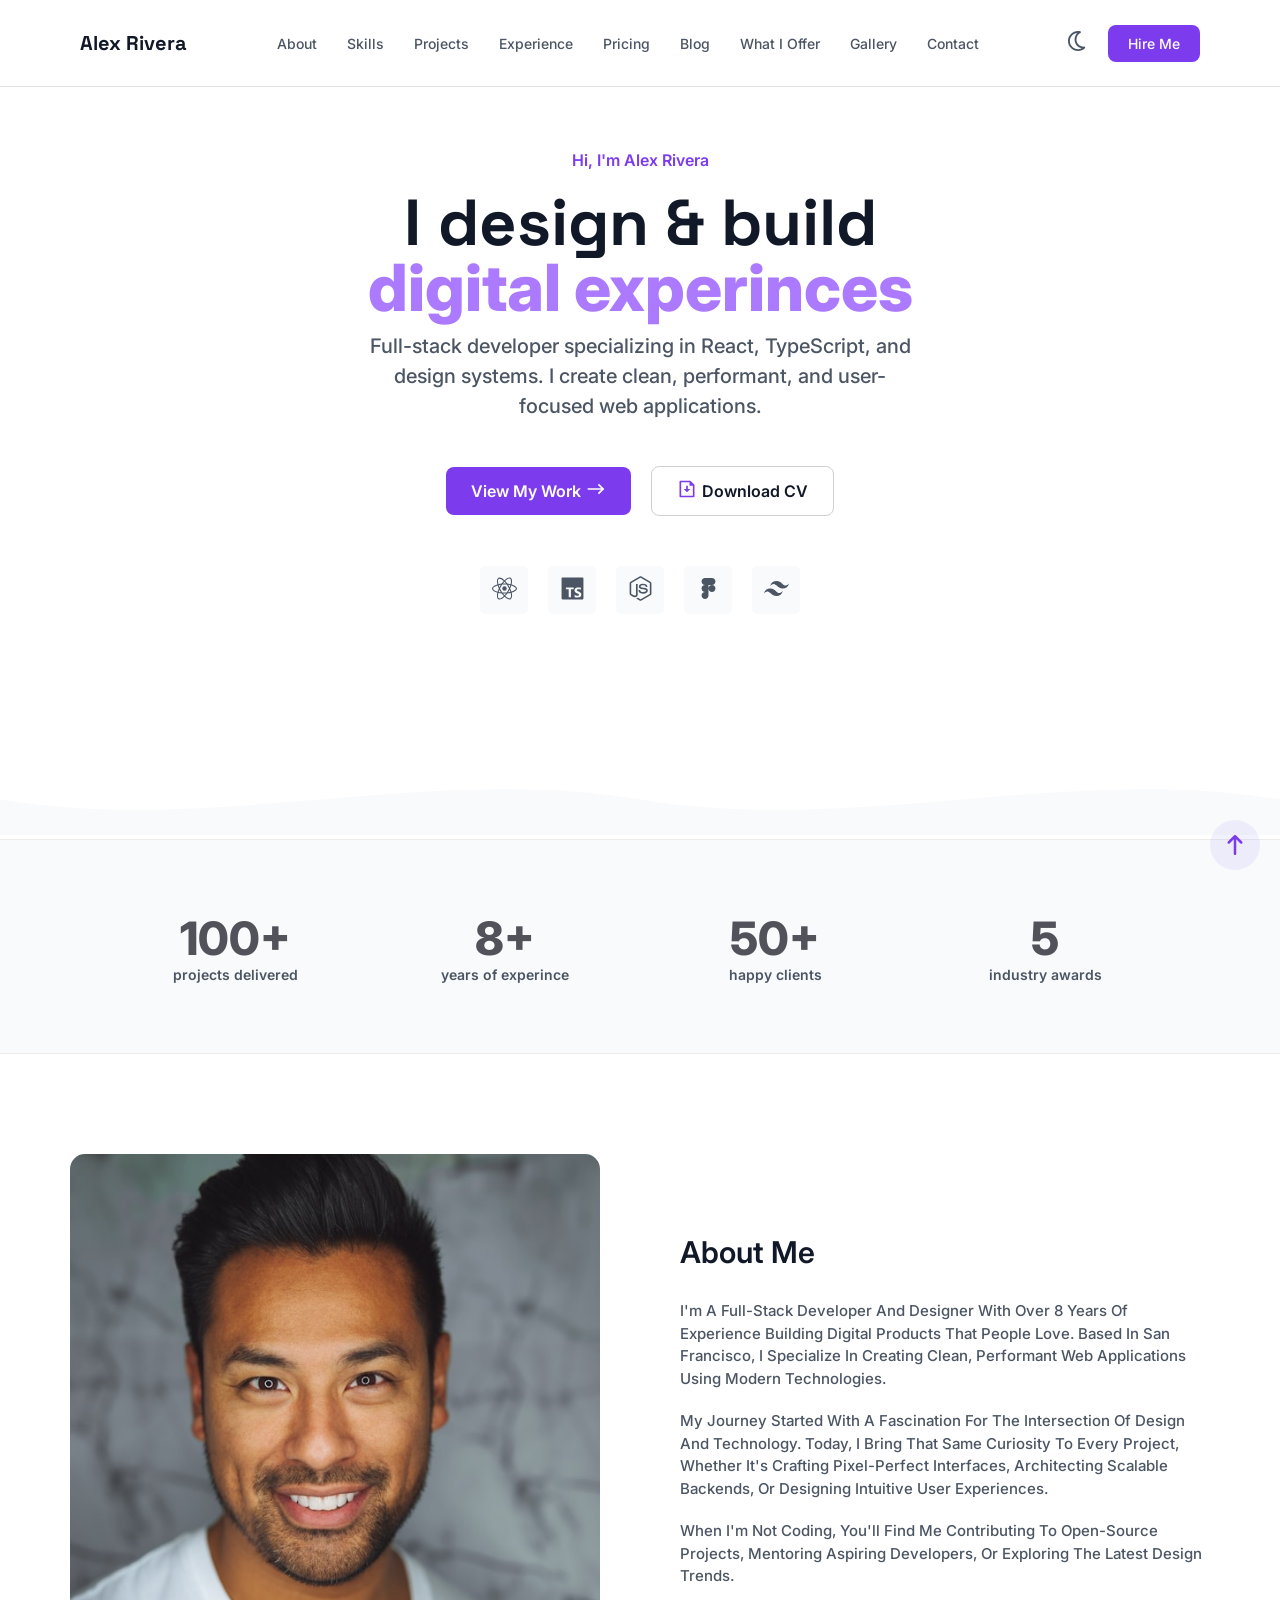
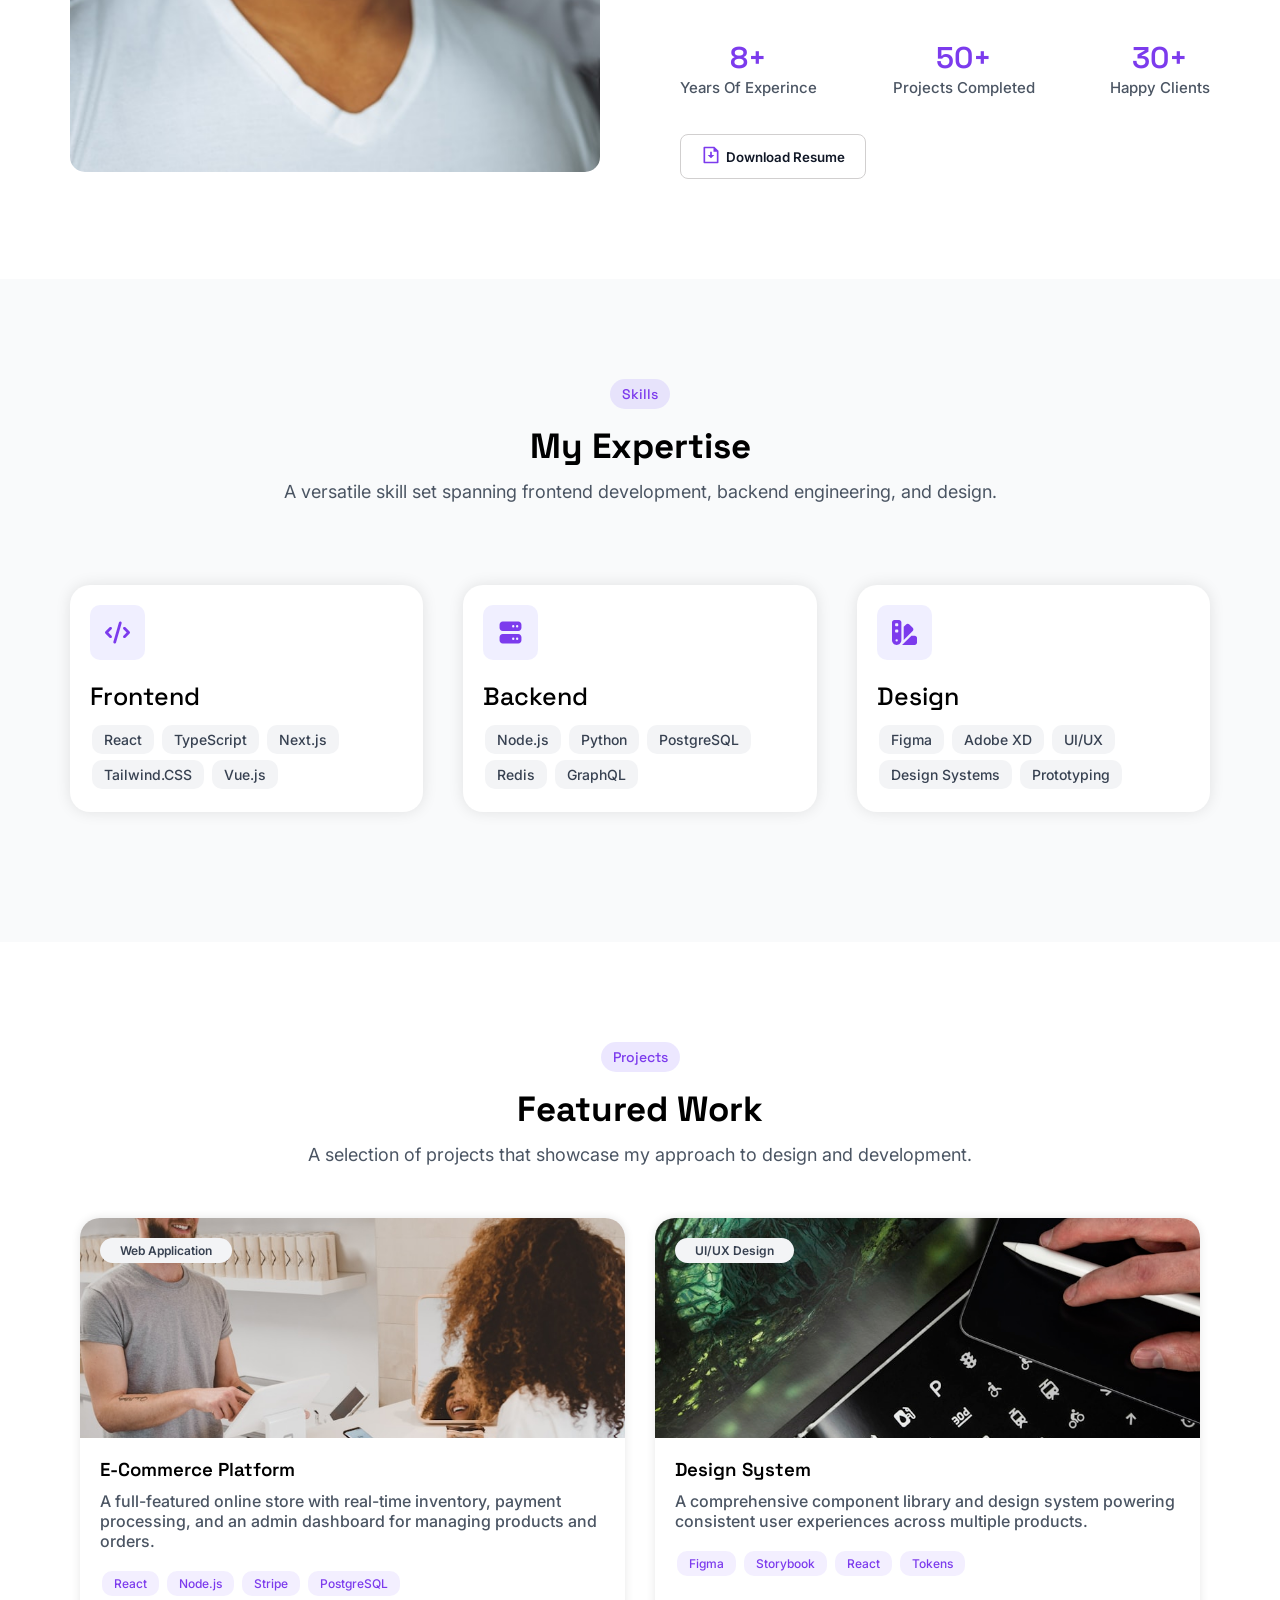
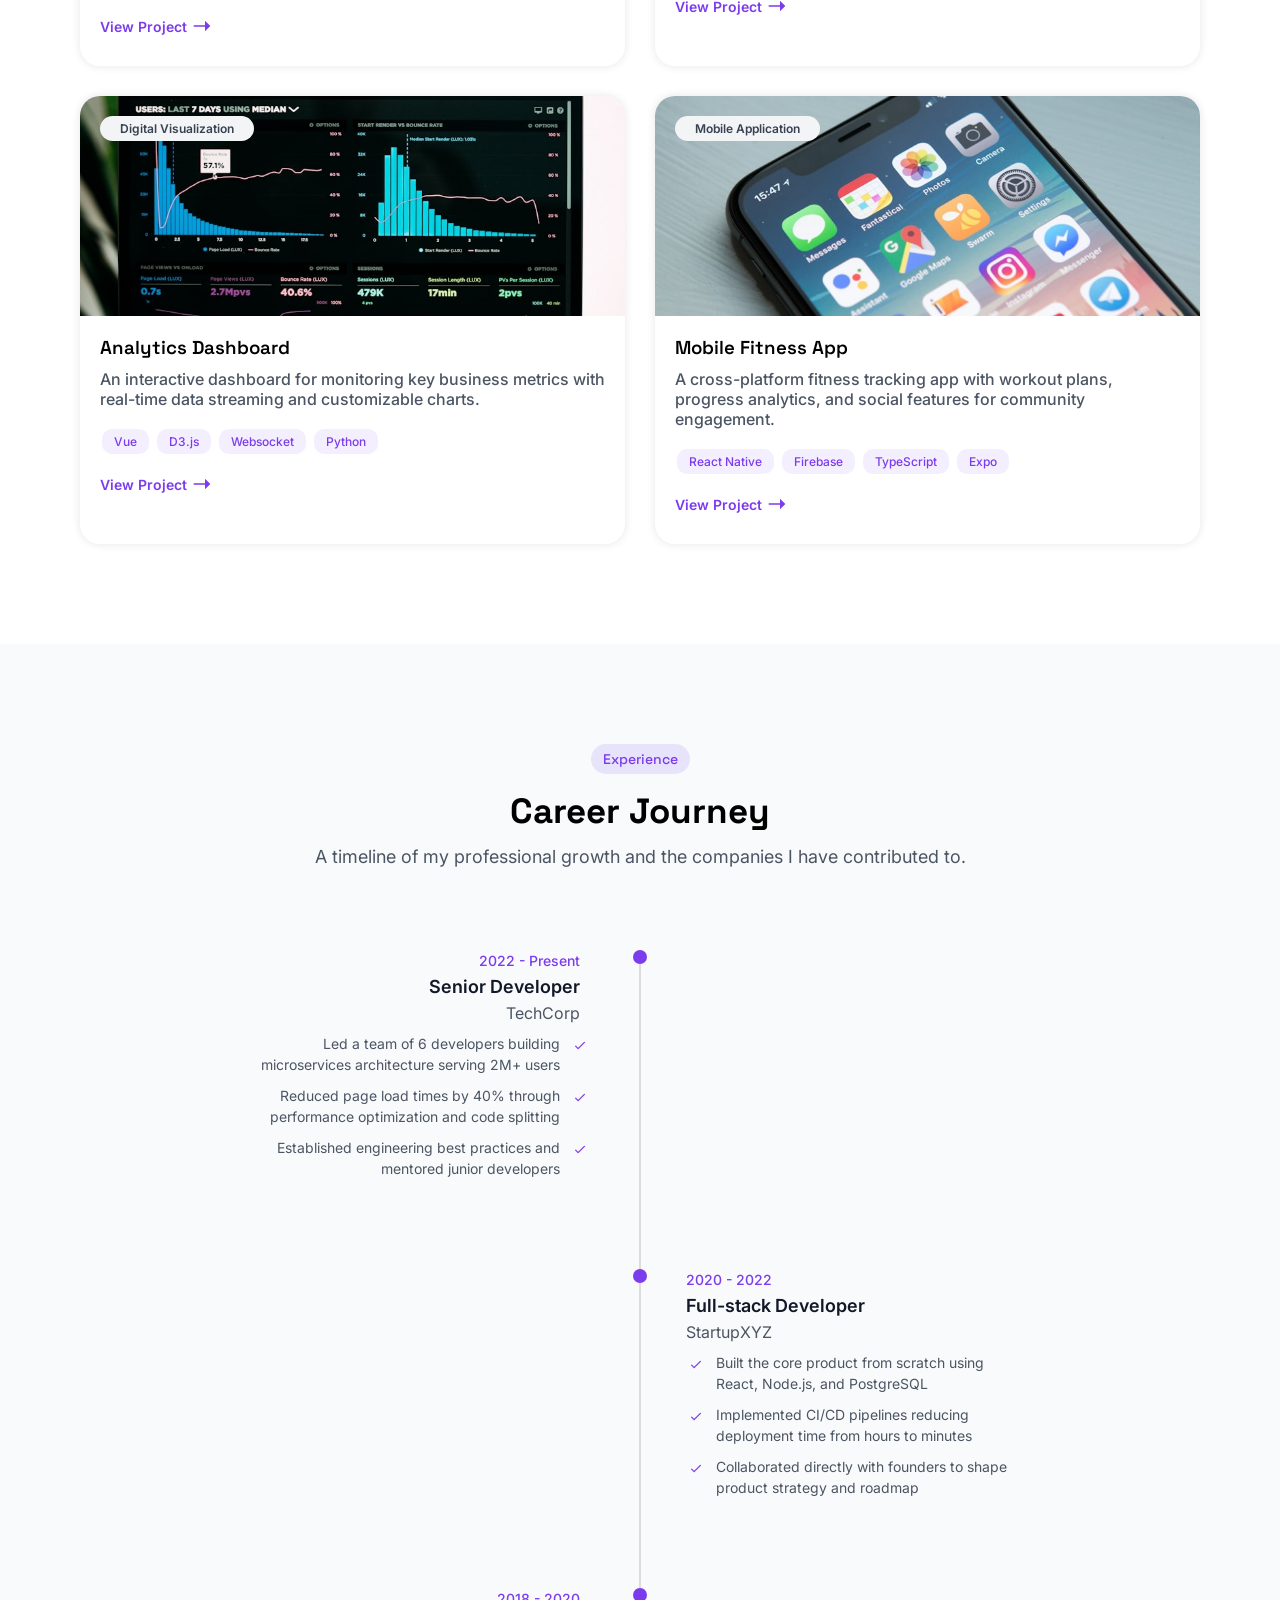
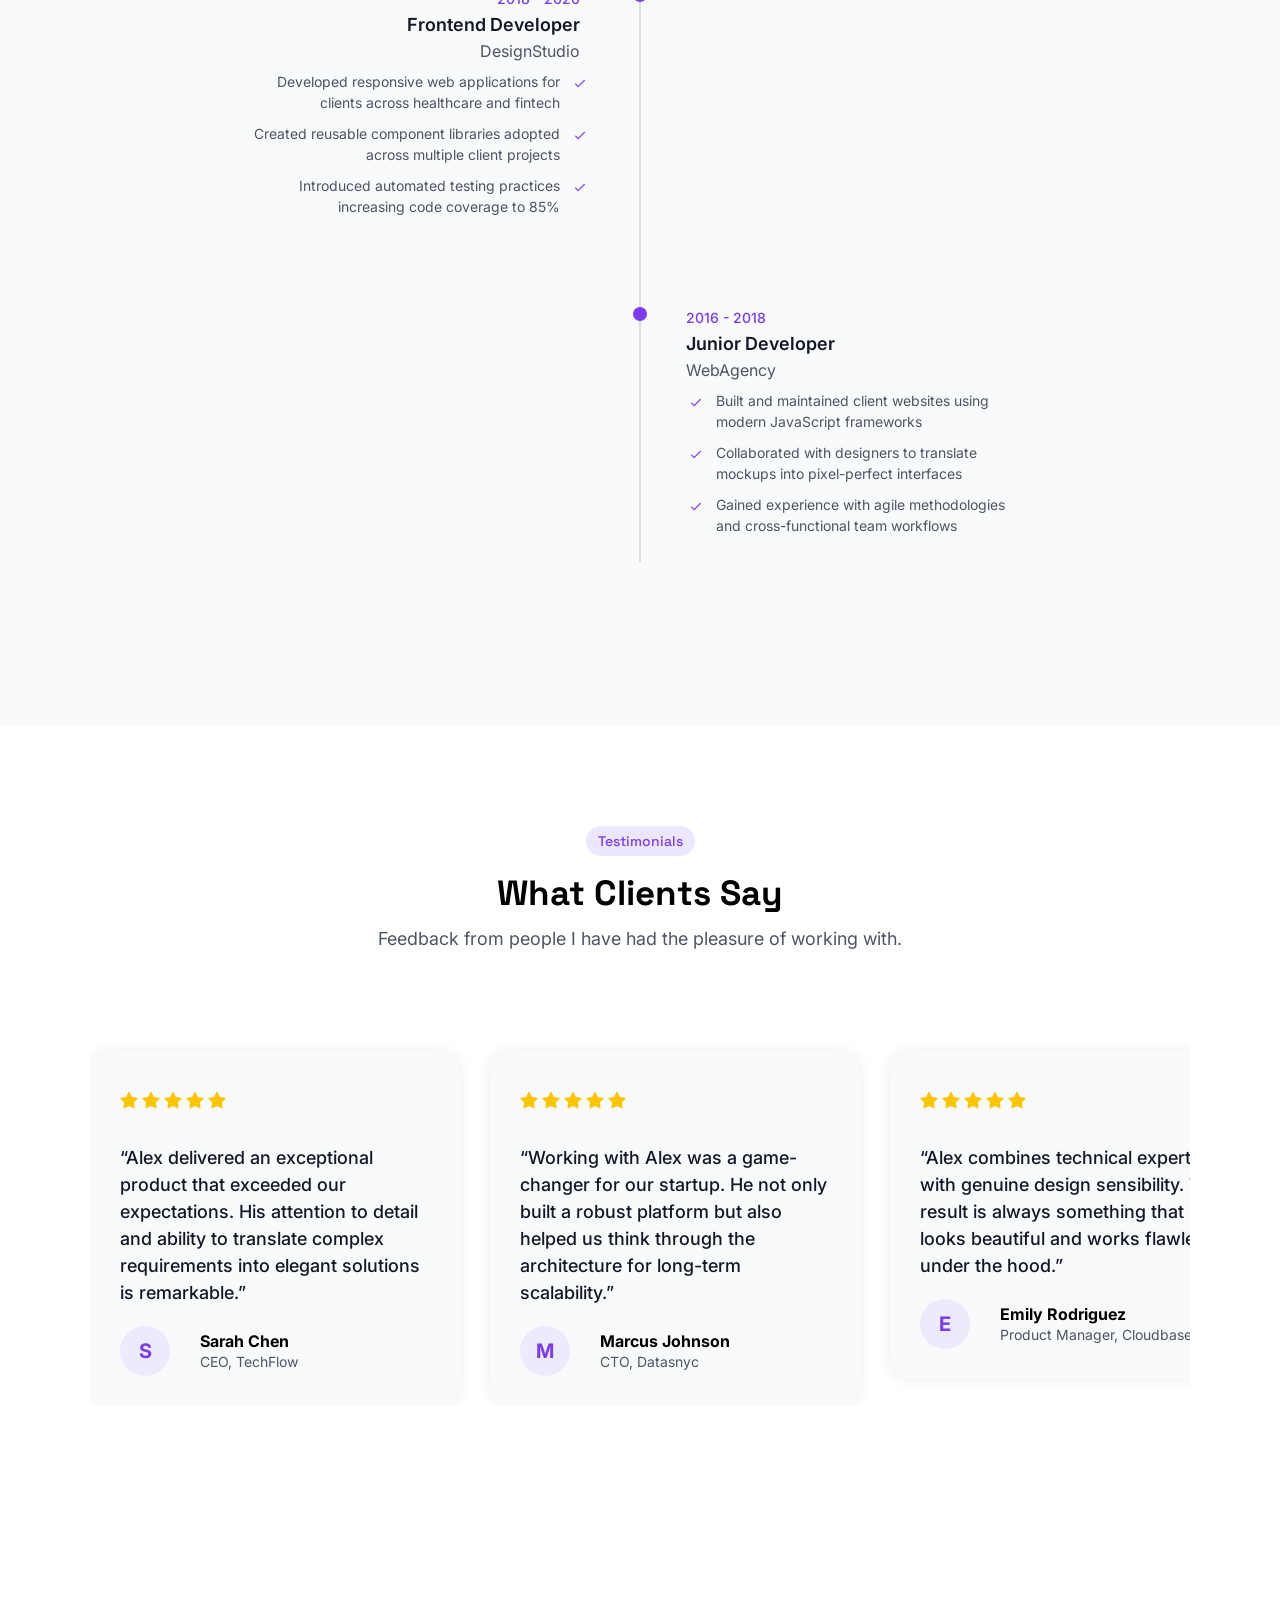
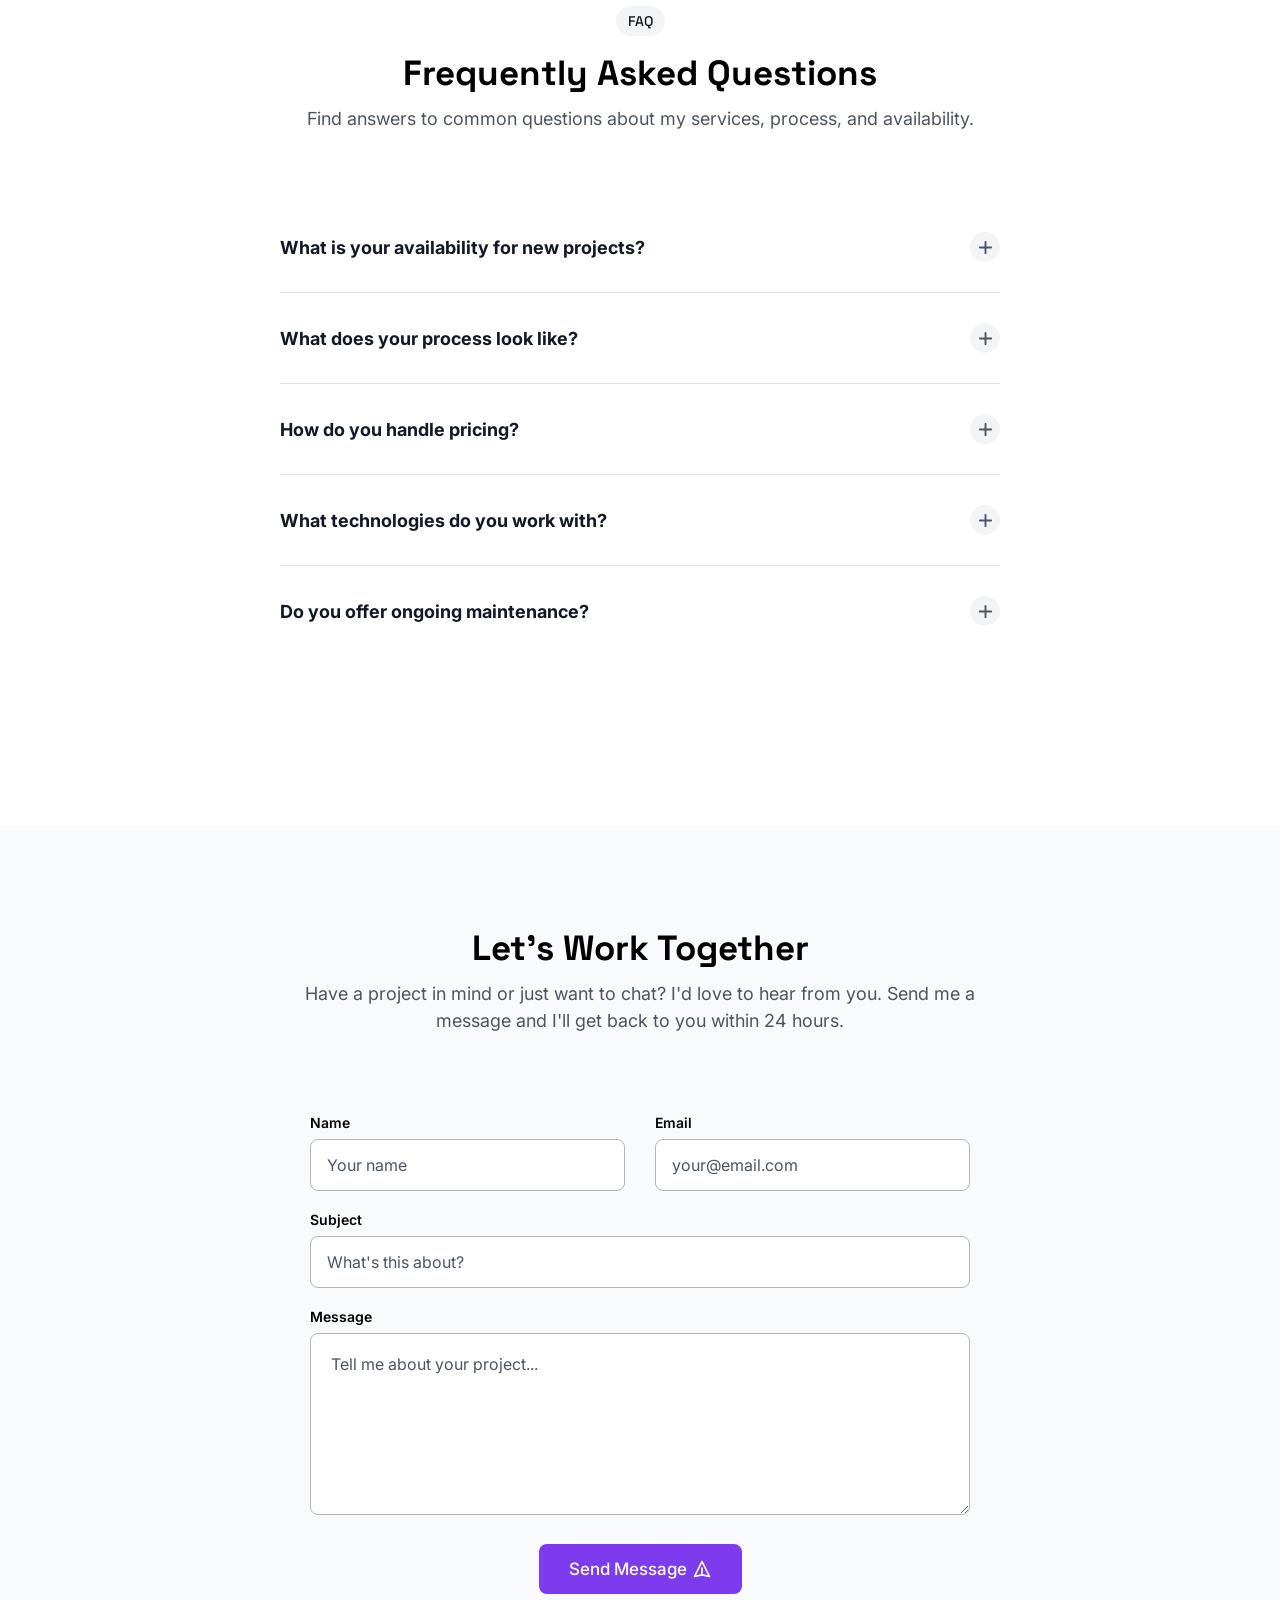
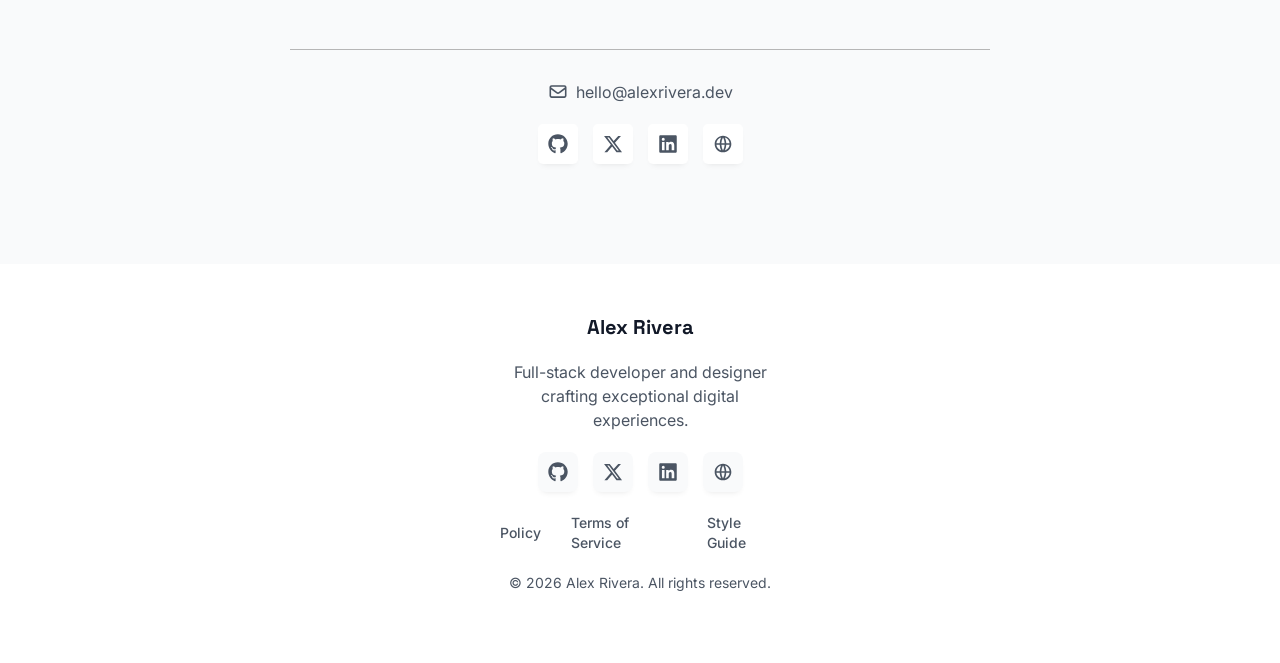
==== commit 5b7d2035: "Modified my nav toggler btn" ====
--- a/index.html
+++ b/index.html
@@ -28,44 +28,47 @@
 <body>
     <!-- header-section -->
     <div class="header">
-        <nav class="navbar">
-            <a href="#" class="nav-brand">Alex Rivera</a>
-
-            <ul class="nav-menu">
-                <li><a href="about.html">About</a></li>
-                <li><a href="#skills">Skills</a></li>
-                <li><a href="#projects">Projects</a></li>
-                <li><a href="#experience">Experience</a></li>
-                <li><a href="pricing.html">Pricing</a></li>
-                <li><a href="blog.html">Blog</a></li>
-                <li><a href="service.html">What I Offer</a></li>
-                <li><a href="gallery.html">Gallery</a></li>
-                <li><a href="contact.html">Contact</a></li>
-            </ul>
-
-            <div class="theme-col">
-                <div class="background-theme">
-                    <span><svg fill="currentcolor" xmlns="http://www.w3.org/2000/svg" viewBox="0 0 512 512">
-                            <path
-                                d="M239.3 48.7c-107.1 8.5-191.3 98.1-191.3 207.3 0 114.9 93.1 208 208 208 33.3 0 64.7-7.8 92.6-21.7-103.4-23.4-180.6-115.8-180.6-226.3 0-65.8 27.4-125.1 71.3-167.3zM0 256c0-141.4 114.6-256 256-256 19.4 0 38.4 2.2 56.7 6.3 9.9 2.2 17.3 10.5 18.5 20.5s-4 19.8-13.1 24.4c-60.6 30.2-102.1 92.7-102.1 164.8 0 101.6 82.4 184 184 184 5 0 9.9-.2 14.8-.6 10.1-.8 19.6 4.8 23.8 14.1s2 20.1-5.3 27.1C387.3 484.8 324.8 512 256 512 114.6 512 0 397.4 0 256z" />
-                        </svg></span>
-                </div>
-
+        <a href="#" class="nav-brand">Alex Rivera</a>
+
+        <nav class="navbar" id="navbar-menu">
+            <div class="overlay">
+                <ul class="nav-menu">
+                    <li><a href="about.html">About</a></li>
+                    <li><a href="#skills">Skills</a></li>
+                    <li><a href="#projects">Projects</a></li>
+                    <li><a href="#experience">Experience</a></li>
+                    <li><a href="pricing.html">Pricing</a></li>
+                    <li><a href="blog.html">Blog</a></li>
+                    <li><a href="service.html">What I Offer</a></li>
+                    <li><a href="gallery.html">Gallery</a></li>
+                    <li><a href="contact.html">Contact</a></li>
+                </ul>
                 <span><a href="index.html #hire me" class="cta-btn">Hire Me</a></span>
-
-                <!-- navigation-btn -->
-                <!-- checkbox -->
-                <input type="checkbox" id="nav-toggle" class="nav-toggle">
-                <!-- toggle-btn -->
-                <label for="nav-toggle" class="nav-toggle-btn">
-                    <span></span>
-                    <span></span>
-                    <span></span>
-                </label>
-                <!-- end -->
-            </div>
-
+            </div>
         </nav>
+
+        <div class="theme-col">
+            <div class="background-theme">
+                <span><svg fill="currentcolor" xmlns="http://www.w3.org/2000/svg" viewBox="0 0 512 512">
+                        <path
+                            d="M239.3 48.7c-107.1 8.5-191.3 98.1-191.3 207.3 0 114.9 93.1 208 208 208 33.3 0 64.7-7.8 92.6-21.7-103.4-23.4-180.6-115.8-180.6-226.3 0-65.8 27.4-125.1 71.3-167.3zM0 256c0-141.4 114.6-256 256-256 19.4 0 38.4 2.2 56.7 6.3 9.9 2.2 17.3 10.5 18.5 20.5s-4 19.8-13.1 24.4c-60.6 30.2-102.1 92.7-102.1 164.8 0 101.6 82.4 184 184 184 5 0 9.9-.2 14.8-.6 10.1-.8 19.6 4.8 23.8 14.1s2 20.1-5.3 27.1C387.3 484.8 324.8 512 256 512 114.6 512 0 397.4 0 256z" />
+                    </svg></span>
+            </div>
+
+            <span><a href="index.html #hire me" class="cta-btn">Hire Me</a></span>
+
+            <!-- navigation-btn -->
+            <!-- checkbox -->
+            <input type="checkbox" id="nav-toggle" class="nav-toggle">
+            <!-- toggle-btn -->
+            <label for="nav-toggle" class="nav-toggle-btn" id="menu-btn">
+                <span></span>
+                <span></span>
+                <span></span>
+            </label>
+            <!-- end -->
+        </div>
+
     </div>
     <!-- end -->
 
@@ -83,7 +86,7 @@
         <div class="hero-content">
             <em>Hi, I'm Alex Rivera</em>
             <h1>I design & build <br> <span class="fade-text">digital experinces</span></h1>
-            <p>Full-stack developer specializing in React, TypeScript, and design  systems. I create clean,
+            <p>Full-stack developer specializing in React, TypeScript, and design systems. I create clean,
                 performant,
                 and user-focused web applications.
             </p>
@@ -172,7 +175,7 @@
         </div>
     </section>
     <!-- end -->
-     
+
     <!-- about-section -->
     <section class="about-section">
         <div class="about-row">
@@ -1072,6 +1075,8 @@
         </p>
     </footer>
     <!-- end -->
+
+    <script src="intro.js"></script>
 </body>
 
 </html>
--- a/CSS/layout.css
+++ b/CSS/layout.css
@@ -1,28 +1,28 @@
 /* header */
 .header {
-    position: sticky;
+    position: fixed;
     top: 0;
     left: 0;
     z-index: 999;
-}
-
-.navbar {
     display: flex;
     align-items: center;
     justify-content: space-between;
     padding: 30px 80px;
-    background: #fff;
+    background: oklch(100% 0.00011 271.152 / 0.664);
     border-bottom: 1px solid rgb(228, 225, 225);
-    position: relative;
-}
-
-.navbar .nav-brand {
+    /* position: relative; */
+    width: 100%;
+    backdrop-filter: blur(10px);
+}
+
+.header .nav-brand {
     font-size: 20px;
     color: var(--black);
     font-weight: 700;
     font-family: var(--space-grotesk);
 }
 
+
 .navbar .nav-menu {
     display: flex;
     align-items: center;
@@ -33,7 +33,28 @@
     font-size: 14px;
     color: var(--primary-color);
     font-weight: 500;
-}
+    transition: 0.4s;
+}
+
+.navbar .nav-menu a:hover {
+   color: var(--color-blue-700);
+}
+
+.navbar .nav-menu .active {
+   color:#000;
+}
+
+.navbar .cta-btn {
+    padding: 12px 20px;
+    font-size: 14px;
+    display: none;
+    text-align: center;
+    font-weight: 500;
+    background: var(--secondary-color);
+    border-radius: 8px;
+    color: #fff;
+}
+
 
 .theme-col {
     display: flex;
@@ -78,7 +99,7 @@
 
 /* mobiles */
 @media (max-width: 1024px) {
-    .navbar {
+    .header {
         padding: 30px;
     }
 
@@ -89,34 +110,52 @@
 
 @media (max-width: 768px) {
 
-    .navbar {
+    .header {
         padding: 30px;
+        border-bottom: 1px solid rgb(192, 190, 190);
     }
 
     .nav-toggle-btn {
         display: flex;
     }
 
-    .navbar .nav-menu {
-        position: absolute;
-        top: 100%;
+    .overlay {
+        backdrop-filter: blur(40px);
+
+    }
+
+    .navbar {
+        position: fixed;
+        top: -900%;
         left: 0;
         width: 100%;
-        background: #141413;
-        flex-direction: column;
-        align-items: flex-start;
-        max-height: 0;
-        gap: 2px;
-        display: none;
-        transition: max-height 0.3s ease;
-    }
-
-
-    .nav-menu a {
-        color: #fff;
+        transition: 0.5s;
+        background: oklch(100% 0.00011 271.152 / 0.664);
+        height: 100vh;
+
+        .nav-menu {
+            margin: 35px 50px 0px 20px;
+            width: 100%;
+            padding-bottom: 35px;
+            flex-direction: column;
+            align-items: flex-start;
+            gap: 25px;
+            transition: max-height 0.3s ease;
+            border-bottom: 1px solid rgb(223, 220, 220);
+        }
+    }
+
+
+    .navbar .nav-menu a {
+        color: #111827;
         text-align: left;
         display: block;
-        padding: 10px;
+        font-size: 16px;
+    }
+
+    .navbar .cta-btn {
+        margin: 10px 20px;
+        display: block;
     }
 
     .nav-toggle:checked~.nav-toggle-btn span {
@@ -135,10 +174,14 @@
     .nav-toggle:checked~.nav-toggle-btn span:nth-child(3) {
         transform: rotate(-45deg) translate(5px, -5px);
     }
+
+    .displayNav {
+        top: 100%;
+    }
 }
 
 @media (max-width: 425px) {
-    .navbar {
+    .header {
         padding: 30px 16px;
     }
 
--- a/CSS/style.css
+++ b/CSS/style.css
@@ -1,6 +1,6 @@
 /* hero-background */
 .hero-background .hero-content {
-    margin: 150px 70px 150px;
+    margin: 150px 360px 150px;
     display: flex;
     justify-content: center;
     align-items: center;
@@ -167,6 +167,9 @@
 }
 
 @media (max-width: 768px) {
+    .hero-background .hero-content {
+            margin: 150px 70px 150px;
+        }
     .hero-content h1 {
         font-size: 48px;
 
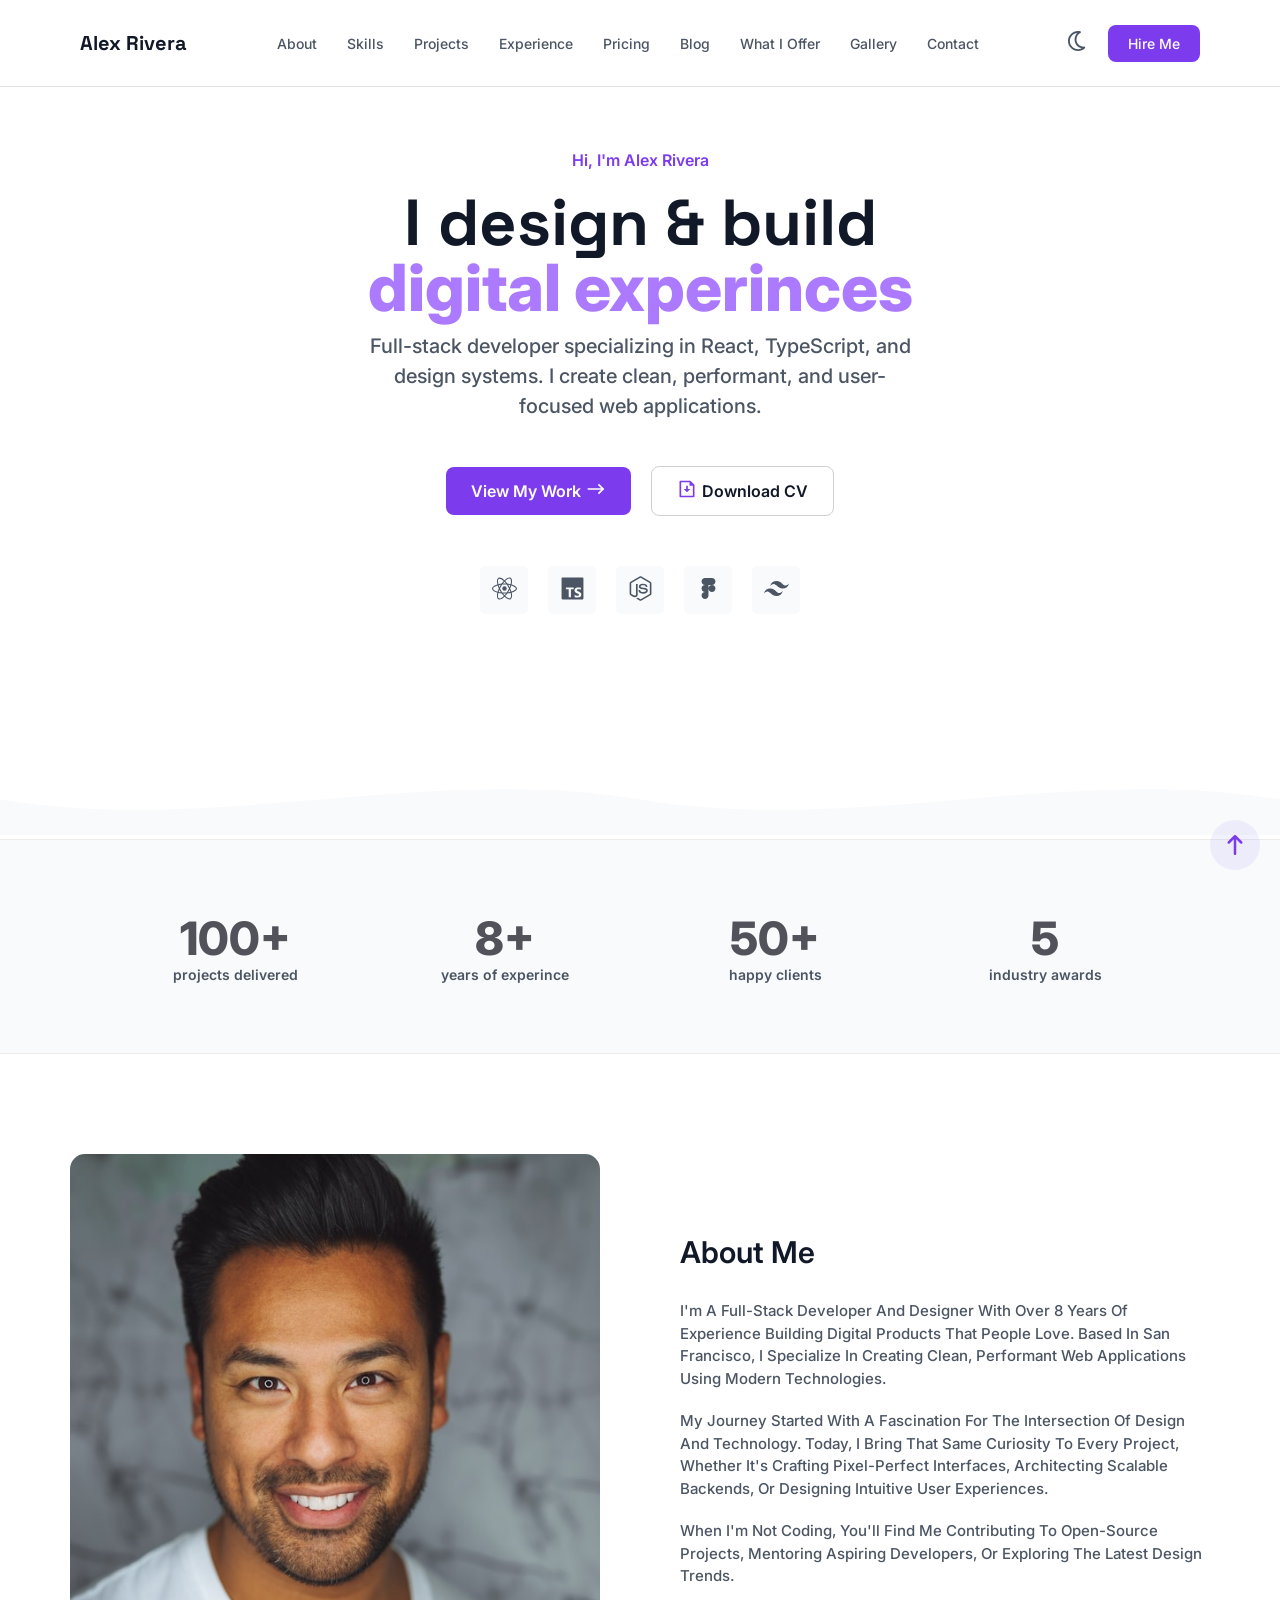
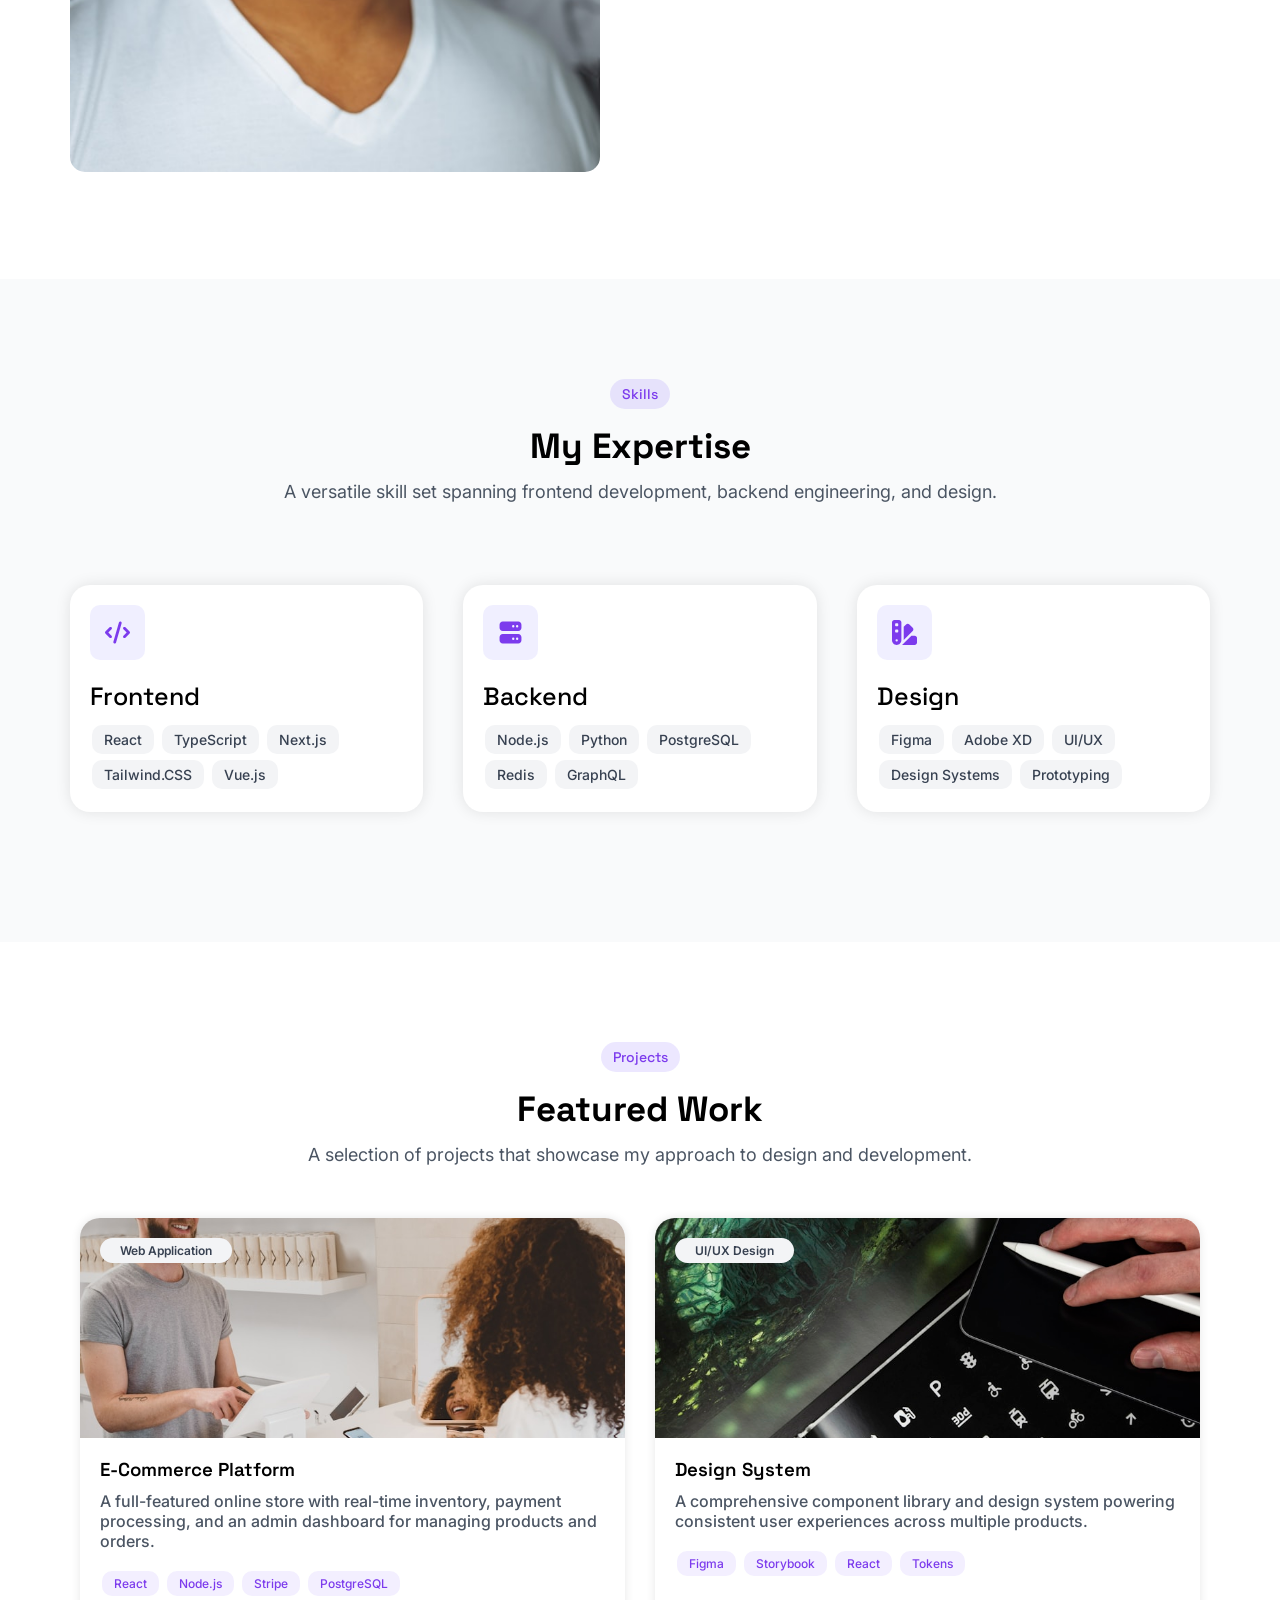
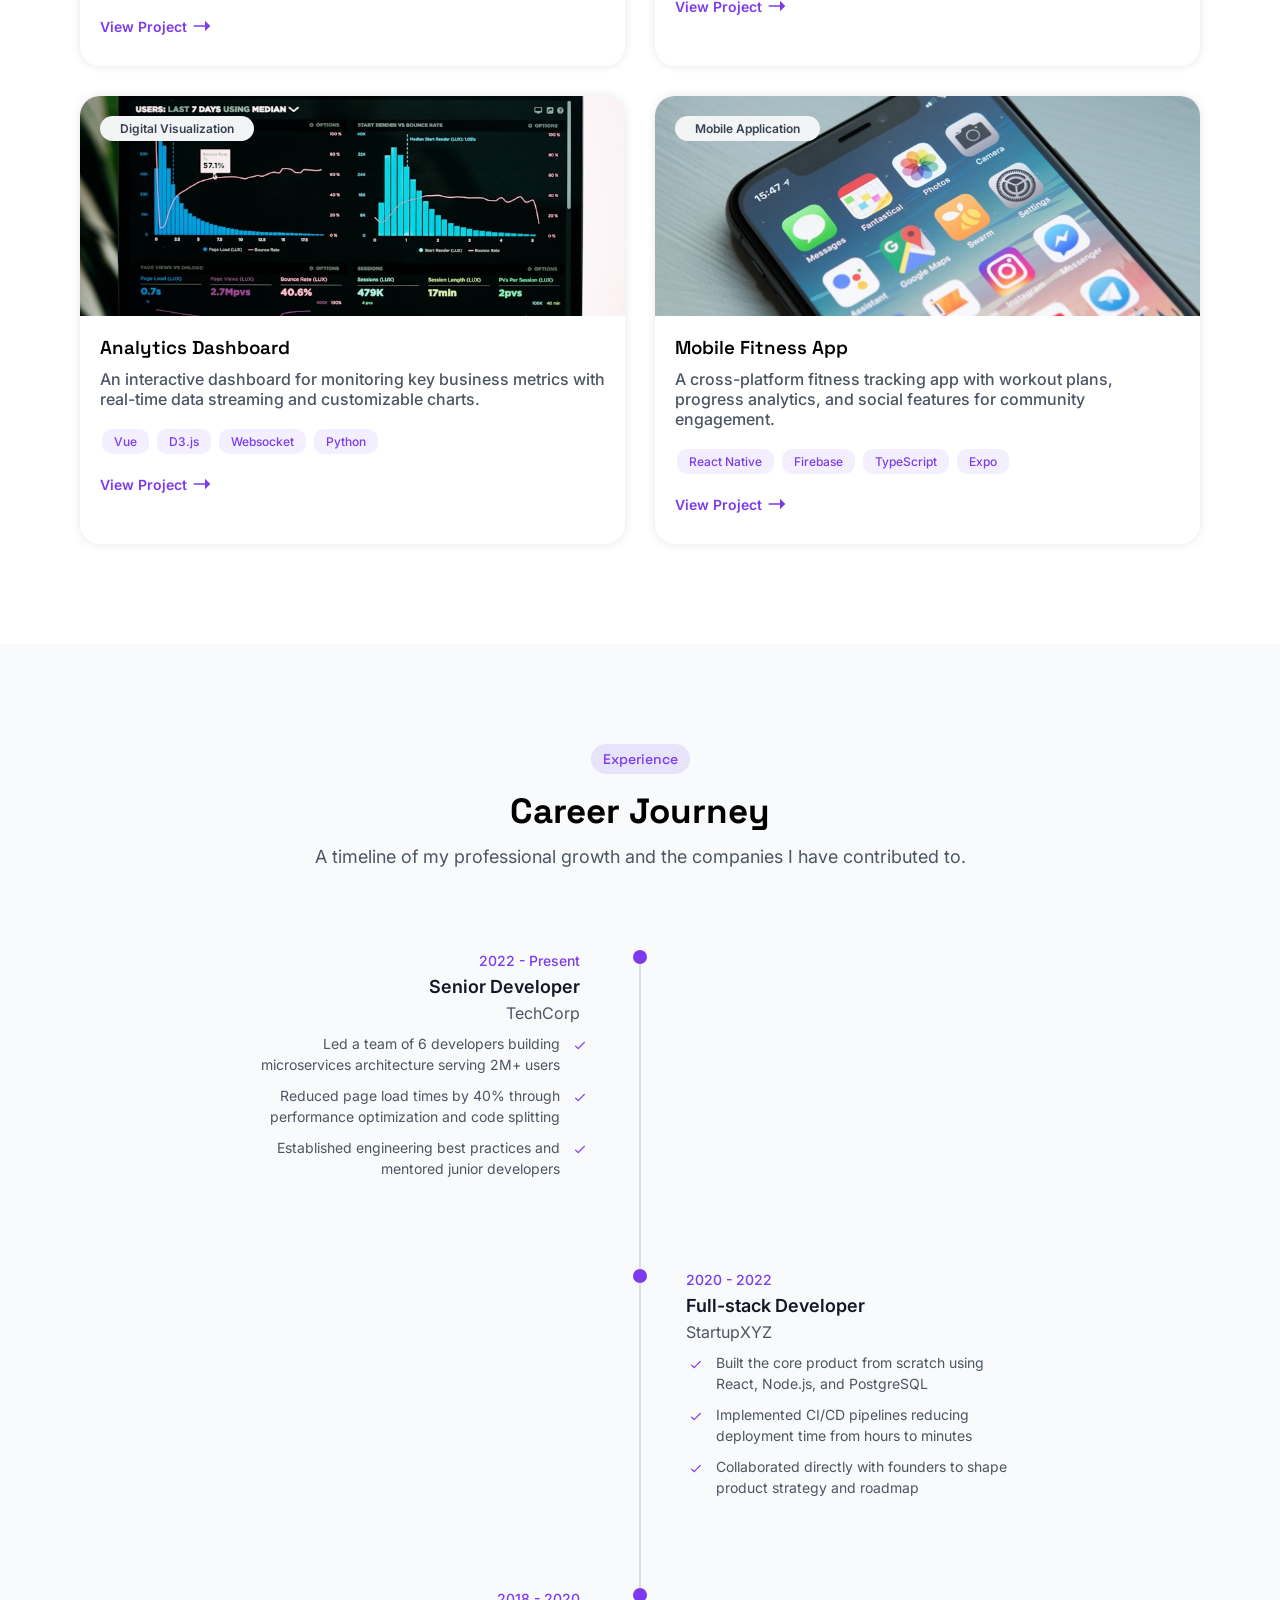
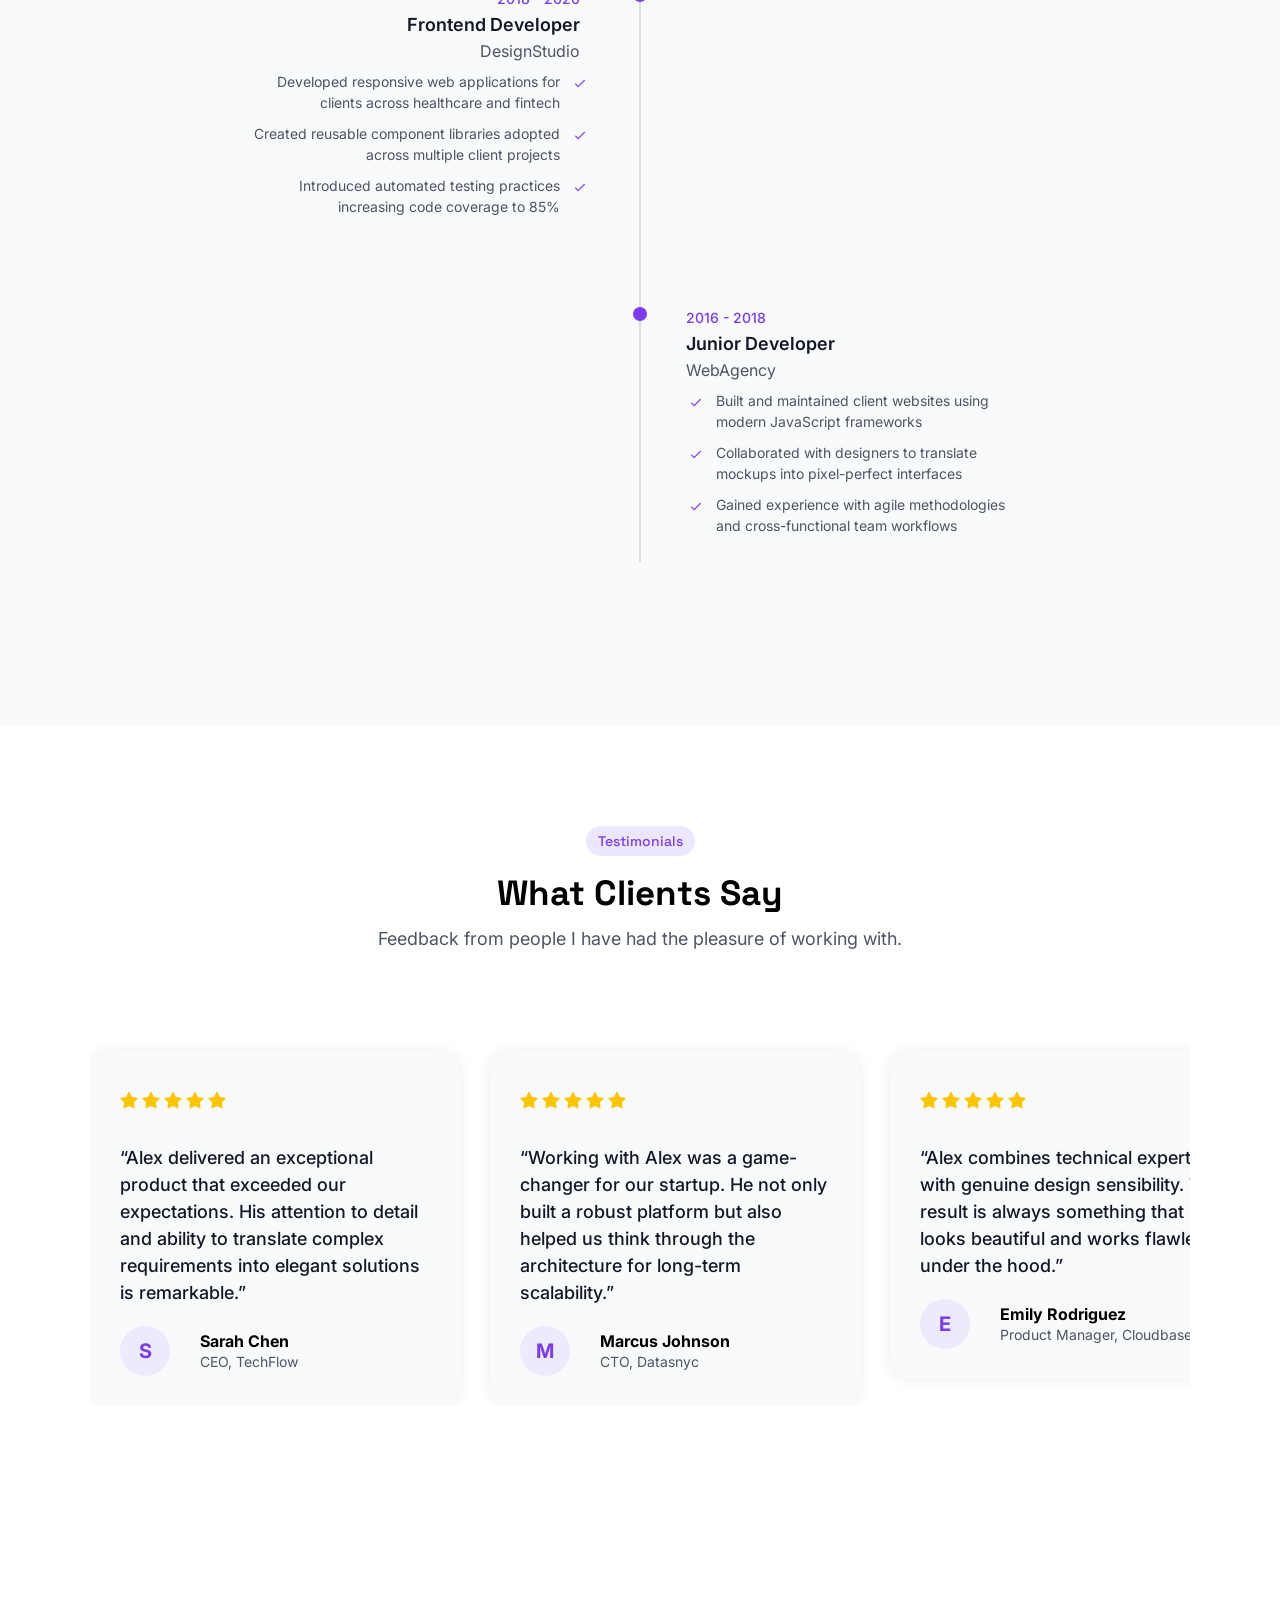
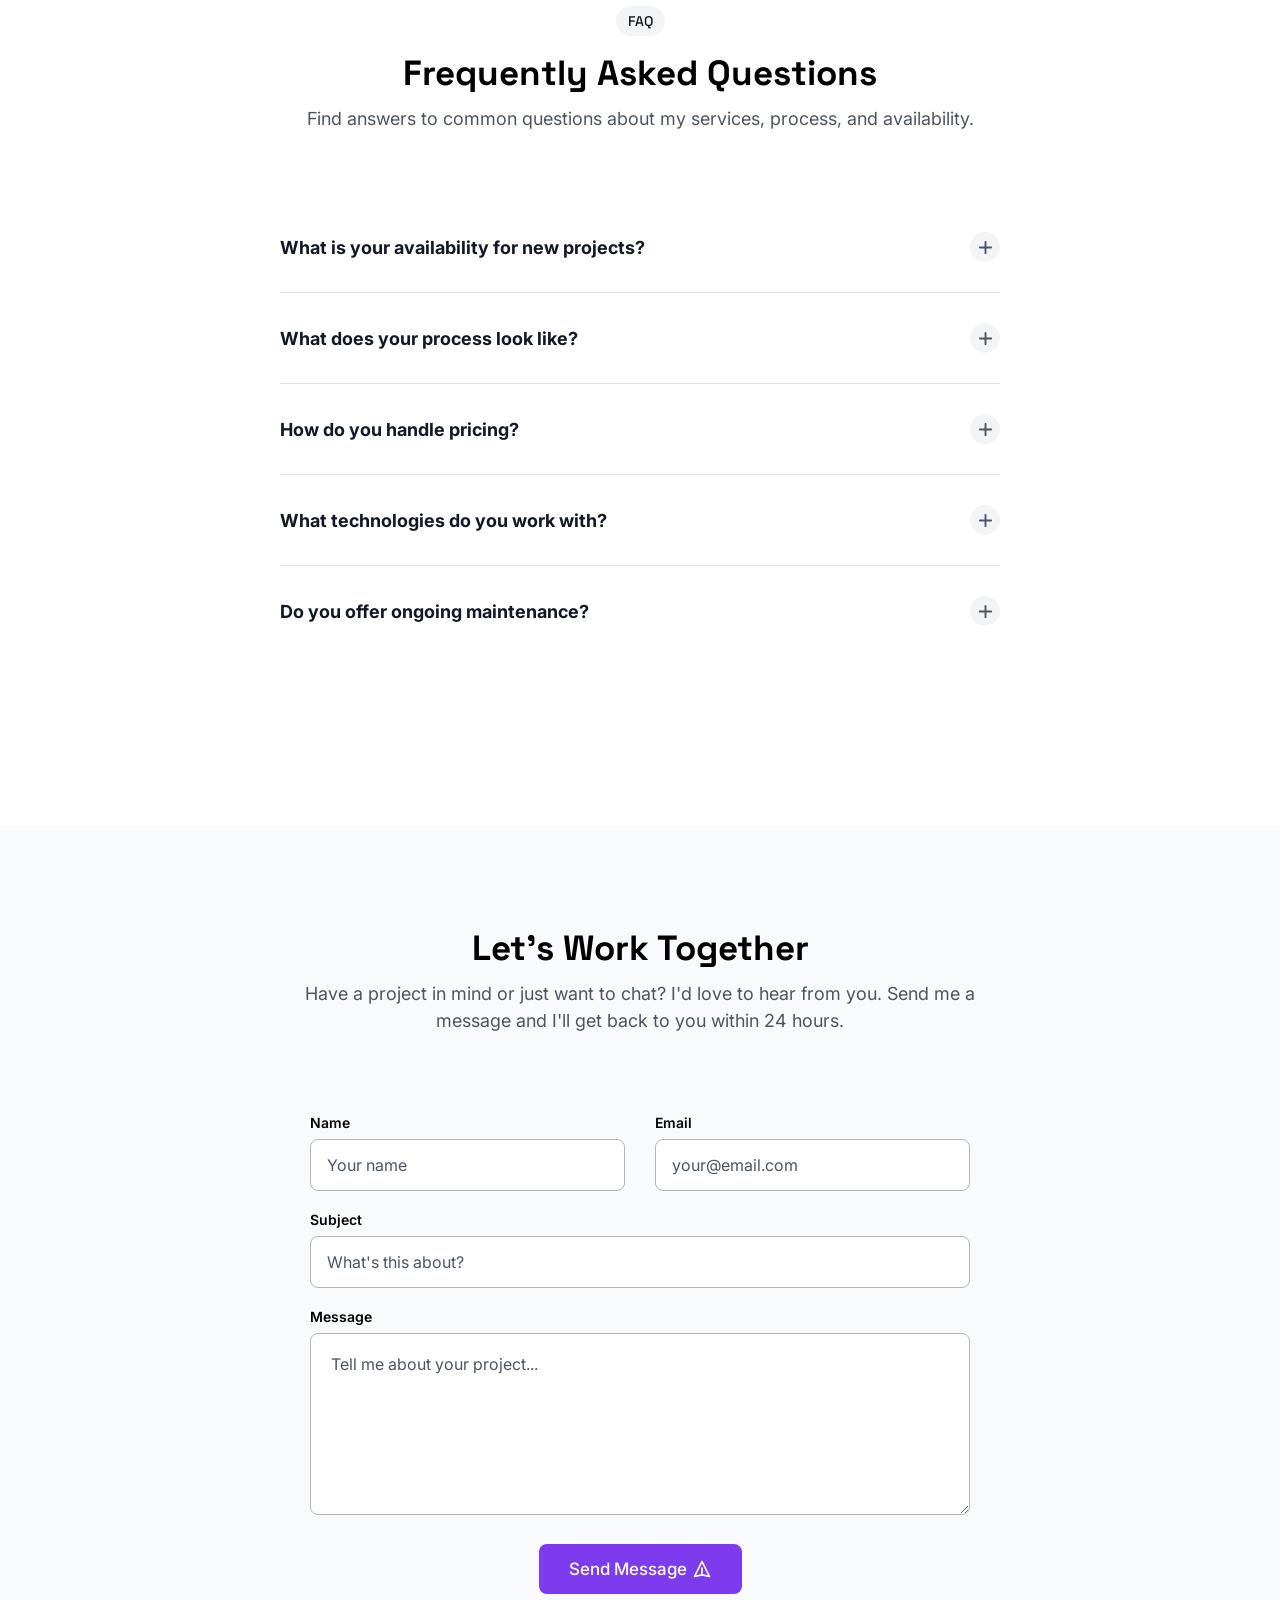
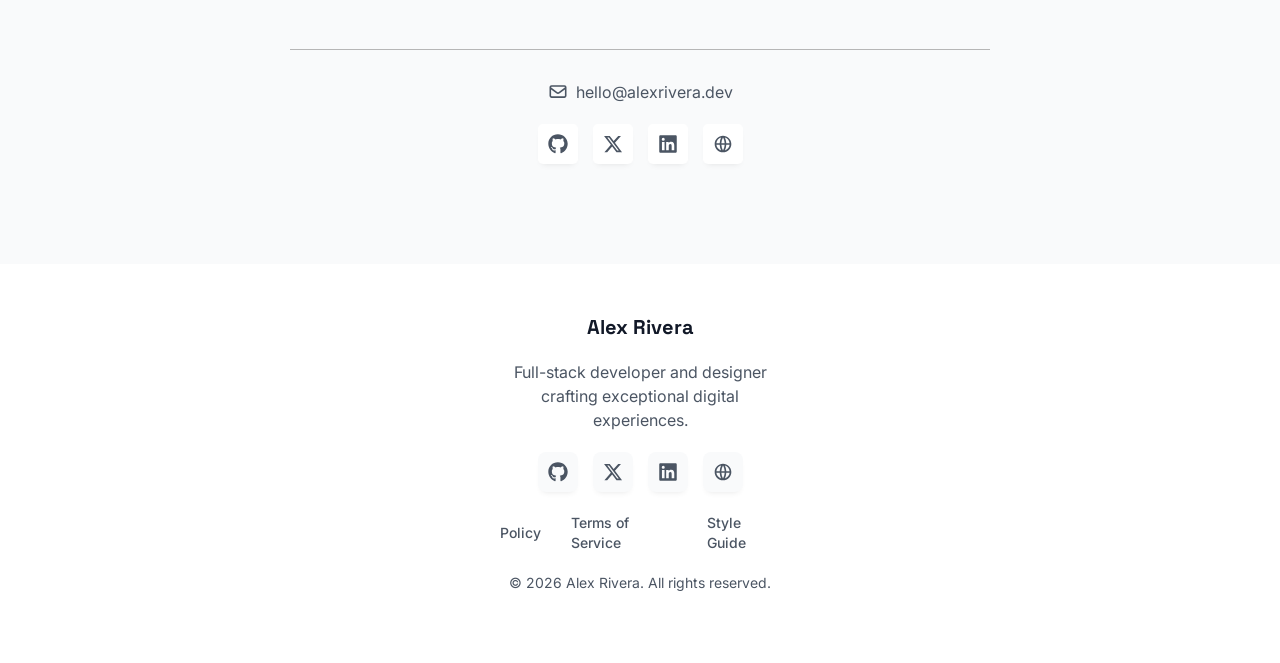
==== commit 1cb211db: "Initial commit" ====
--- a/index.html
+++ b/index.html
@@ -13,6 +13,7 @@
     <link rel="preconnect" href="https://fonts.googleapis.com">
     <link rel="preconnect" href="https://fonts.gstatic.com" crossorigin>
     <link href="https://fonts.googleapis.com/css2?family=Space+Grotesk:wght@300..700&display=swap" rel="stylesheet">
+
     <!-- layout -->
     <link rel="stylesheet" href="./CSS/layout.css">
 
@@ -21,6 +22,9 @@
 
     <!-- home -->
     <link rel="stylesheet" href="./CSS/style.css">
+
+    <!-- AOS JS -->
+    <link href="https://unpkg.com/aos@2.3.1/dist/aos.css" rel="stylesheet">
 
     <title>Alex Rivera</title>
 </head>
@@ -179,7 +183,7 @@
     <!-- about-section -->
     <section class="about-section">
         <div class="about-row">
-            <div class="about-col">
+            <div class="about-col" data-aos="fade-up" data-aos-easing="linear" data-aos-duration="1500">
                 <div class="avatar">
                     <img src="./images/photo-1507003211169-0a1dd7228f2d.jpg" alt="">
                 </div>
@@ -187,22 +191,27 @@
             <div class="about-col">
                 <h2>about me</h2>
 
-                <p>I'm a full-stack developer and designer with over 8 years of experience building digital products
-                    that people love.
-                    Based in San Francisco, I specialize in creating clean, performant web applications using modern
-                    technologies.</p>
-
-                <p>My journey started with a fascination for the intersection of design and technology. Today, I bring
-                    that same curiosity
-                    to every project, whether it's crafting pixel-perfect interfaces, architecting scalable backends, or
-                    designing intuitive
-                    user experiences.</p>
-
-                <p>When I'm not coding, you'll find me contributing to open-source projects, mentoring aspiring
-                    developers, or exploring
-                    the latest design trends.</p>
-
-                <div class="about-stats-row">
+                <div data-aos="fade-up" data-aos-easing="linear" data-aos-duration="1700">
+                    <p>I'm a full-stack developer and designer with
+                        over 8 years of experience building digital products
+                        that people love.
+                        Based in San Francisco, I specialize in creating clean, performant web applications using modern
+                        technologies.</p>
+
+                    <p>My journey started with a fascination for the intersection of design and technology. Today, I
+                        bring
+                        that same curiosity
+                        to every project, whether it's crafting pixel-perfect interfaces, architecting scalable
+                        backends, or
+                        designing intuitive
+                        user experiences.</p>
+
+                    <p>When I'm not coding, you'll find me contributing to open-source projects, mentoring aspiring
+                        developers, or exploring
+                        the latest design trends.</p>
+                </div>
+
+                <div class="about-stats-row" data-aos="fade-up" data-aos-easing="linear" data-aos-duration="1800">
                     <span class="stats-count">
                         <h2>8+</h2>
                         <p>years of experince</p>
@@ -217,8 +226,8 @@
                     </span>
                 </div>
 
-                <button><a href="" class="btn"> <span><svg xmlns="http://www.w3.org/2000/svg" viewBox="0 0 24 24"
-                                fill="currentColor">
+                <button data-aos="fade-up" data-aos-easing="linear" data-aos-duration="1800"><a href="" class="btn">
+                        <span><svg xmlns="http://www.w3.org/2000/svg" viewBox="0 0 24 24" fill="currentColor">
                                 <path
                                     d="M13 12H16L12 16L8 12H11V8H13V12ZM15 4H5V20H19V8H15V4ZM3 2.9918C3 2.44405 3.44749 2 3.9985 2H16L20.9997 7L21 20.9925C21 21.5489 20.5551 22 20.0066 22H3.9934C3.44476 22 3 21.5447 3 21.0082V2.9918Z">
                                 </path>
@@ -230,14 +239,14 @@
 
     <!-- expertise-section -->
     <section class="expertise-section" id="skills">
-        <div class="heading">
+        <div class="heading" data-aos="fade-up" data-aos-easing="linear" data-aos-duration="1500">
             <em>Skills</em>
             <h2>My Expertise</h2>
             <p>A versatile skill set spanning frontend development, backend engineering, and design.</p>
         </div>
 
         <div class="expertise-row">
-            <div class="expertise-card">
+            <div class="expertise-card" data-aos="fade-up" data-aos-duration="1600">
                 <span><a href="#" class="expertise-icon"><svg fill="currentcolor" xmlns="http://www.w3.org/2000/svg"
                             viewBox="0 0 576 512">
                             <path
@@ -255,7 +264,7 @@
                 </div>
             </div>
 
-            <div class="expertise-card">
+            <div class="expertise-card" data-aos="fade-up"  data-aos-duration="1600">
                 <span><a href="#" class="expertise-icon"><svg fill="currentcolor" xmlns="http://www.w3.org/2000/svg"
                             viewBox="0 0 448 512">
                             <path
@@ -273,7 +282,7 @@
                 </div>
             </div>
 
-            <div class="expertise-card">
+            <div class="expertise-card" data-aos="fade-up" data-aos-duration="1600">
                 <span><a href="#" class="expertise-icon"><svg fill="currentcolor" xmlns="http://www.w3.org/2000/svg"
                             viewBox="0 0 512 512">
                             <path
@@ -296,14 +305,14 @@
 
     <!-- projects-section -->
     <section class="projects" id="projects">
-        <div class="heading">
+        <div class="heading" data-aos="fade-up" data-aos-duration="1500">
             <em>Projects</em>
             <h2>Featured Work</h2>
             <p>A selection of projects that showcase my approach to design and development.</p>
         </div>
 
         <div class="project-row">
-            <div class="project-card">
+            <div class="project-card" data-aos="fade-up" data-aos-duration="1600">
 
                 <div class="design">Web Application</div>
 
@@ -332,7 +341,7 @@
                                 </svg></span></a></span>
                 </div>
             </div>
-            <div class="project-card">
+            <div class="project-card" data-aos="fade-up" data-aos-duration="1600">
 
                 <div class="design">UI/UX Design</div>
 
@@ -360,7 +369,7 @@
                                 </svg></span></a></span>
                 </div>
             </div>
-            <div class="project-card">
+            <div class="project-card" data-aos="fade-up" data-aos-duration="1600">
 
                 <div class="design">Digital Visualization</div>
 
@@ -388,7 +397,7 @@
                                 </svg></span></a></span>
                 </div>
             </div>
-            <div class="project-card">
+            <div class="project-card" data-aos="fade-up" data-aos-duration="1600">
                 <div class="design">Mobile Application</div>
                 <div class="project-img">
                     <img src="./images/project-4.jpg" alt="">
@@ -421,14 +430,14 @@
 
     <!-- career-journey -->
     <section class="career-journey" id="experience">
-        <div class="heading">
+        <div class="heading" data-aos="fade-up" data-aos-duration="1500">
             <em>Experience</em>
             <h2>Career Journey</h2>
             <p>A timeline of my professional growth and the companies I have contributed to.</p>
         </div>
 
         <div class="career-stage">
-            <div class="card left">
+            <div class="card left" data-aos="fade-up" data-aos-duration="1600">
                 <div class="contents">
                     <em>2022 - Present</em>
                     <h2>Senior Developer</h2>
@@ -469,7 +478,7 @@
                 </div>
             </div>
 
-            <div class="card right">
+            <div class="card right" data-aos="fade-up" data-aos-duration="1600">
                 <div class="contents right">
                     <em>2020 - 2022</em>
                     <h2>Full-stack Developer</h2>
@@ -509,7 +518,7 @@
                 </div>
             </div>
 
-            <div class="card left">
+            <div class="card left" data-aos="fade-up" data-aos-duration="1600">
                 <div class="contents">
                     <em>2018 - 2020</em>
                     <h2>Frontend Developer</h2>
@@ -548,7 +557,7 @@
                 </div>
             </div>
 
-            <div class="card right">
+            <div class="card right" data-aos="fade-up" data-aos-duration="1600">
                 <div class="contents right">
                     <em>2016 - 2018</em>
                     <h2>Junior Developer</h2>
@@ -593,13 +602,13 @@
 
     <!-- feedback-section -->
     <section class="feedback-section">
-        <div class="heading">
+        <div class="heading" data-aos="fade-up" data-aos-duration="1500">
             <em>Testimonials</em>
             <h2>What Clients Say</h2>
             <p>Feedback from people I have had the pleasure of working with.</p>
         </div>
 
-        <div class="feedback-row">
+        <div class="feedback-row" data-aos="fade-up" data-aos-duration="1600">
             <div class="feedback-card">
                 <div class="svg-icons">
                     <span>
@@ -884,14 +893,14 @@
 
     <!-- FAQ-section -->
     <section class="FAQ-section">
-        <div class="heading">
+        <div class="heading" data-aos="fade-up" data-aos-duration="1500">
             <em>FAQ</em>
             <h2>Frequently Asked Questions</h2>
             <p>Find answers to common questions about my services, process, and availability.</p>
         </div>
 
         <div class="question-row">
-            <div class="question-col">
+            <div class="question-col" data-aos="fade-up" data-aos-duration="1600">
                 <div class="FAQ">
                     <span class="h2">What is your availability for new projects?</span>
                     <span class="plus-icon"><svg fill="currentcolor" xmlns="http://www.w3.org/2000/svg"
@@ -904,7 +913,7 @@
                 <!-- <p>I typically take on 2-3 projects at a time to ensure dedicated attention. Current availability is 3-4 weeks out. For
                     urgent projects, I can sometimes accommodate tighter timelines — reach out to discuss.</p> -->
             </div>
-            <div class="question-col">
+            <div class="question-col" data-aos="fade-up" data-aos-duration="1600">
                 <div class="FAQ">
                     <span class="h2">What does your process look like?</span>
                     <span class="plus-icon"><svg fill="currentcolor" xmlns="http://www.w3.org/2000/svg"
@@ -916,7 +925,7 @@
                 <!-- <p>I follow a structured 4-phase approach: Discovery (requirements and research), Design (wireframes and prototypes),
                 Development (coding and testing), and Delivery (deployment and handoff). You're involved at every stage.</p> -->
             </div>
-            <div class="question-col">
+            <div class="question-col" data-aos="fade-up" data-aos-duration="1600">
                 <div class="FAQ">
                     <span class="h2">How do you handle pricing?</span>
                     <span class="plus-icon"><svg fill="currentcolor" xmlns="http://www.w3.org/2000/svg"
@@ -928,7 +937,7 @@
                 <!-- <p>I offer project-based pricing tailored to scope and complexity. After our initial consultation, I provide a detailed
                 proposal with clear deliverables, timeline, and cost breakdown. No hidden fees or surprises.</p> -->
             </div>
-            <div class="question-col">
+            <div class="question-col" data-aos="fade-up" data-aos-duration="1600">
                 <div class="FAQ">
                     <span class="h2">What technologies do you work with?</span>
                     <span class="plus-icon"><svg fill="currentcolor" xmlns="http://www.w3.org/2000/svg"
@@ -940,7 +949,7 @@
                 <!-- <p>My core stack is React, TypeScript, Node.js, and Tailwind CSS. I also work with Next.js, Vue.js, PostgreSQL, and various
                 cloud platforms. I choose the best tools for each project's specific needs.</p> -->
             </div>
-            <div class="question-col">
+            <div class="question-col" data-aos="fade-up" data-aos-duration="1600">
                 <div class="FAQ">
                     <span class="h2">Do you offer ongoing maintenance?</span>
                     <span class="plus-icon"><svg fill="currentcolor" xmlns="http://www.w3.org/2000/svg"
@@ -958,14 +967,14 @@
 
     <!-- work-section -->
     <section class="work-section" id="hire me">
-        <div class="heading">
+        <div class="heading" data-aos="fade-up" data-aos-duration="1500">
             <h2>Let's Work Together</h2>
             <p class="typing">Have a project in mind or just want to chat? I'd love to hear from you. Send me a message
                 and I'll get back to you
                 within 24 hours.</p>
         </div>
 
-        <form>
+        <form data-aos="fade-up" data-aos-duration="1600">
             <div class="first-col">
                 <span class="input-box">
                     <label for="name">Name</label>
@@ -996,7 +1005,7 @@
 
         </form>
 
-        <div class="form-footer">
+        <div class="form-footer" data-aos="fade-up" data-aos-duration="1600">
             <span><a href="#" class="footer-email"><span><svg fill="currentcolor" xmlns="http://www.w3.org/2000/svg"
                             viewBox="0 0 512 512">
                             <path
@@ -1076,7 +1085,13 @@
     </footer>
     <!-- end -->
 
+    <!-- JAVASCRIPT -->
     <script src="intro.js"></script>
+
+    <script src="https://unpkg.com/aos@2.3.1/dist/aos.js"></script>
+    <script>
+        AOS.init();
+    </script>
 </body>
 
 </html>
